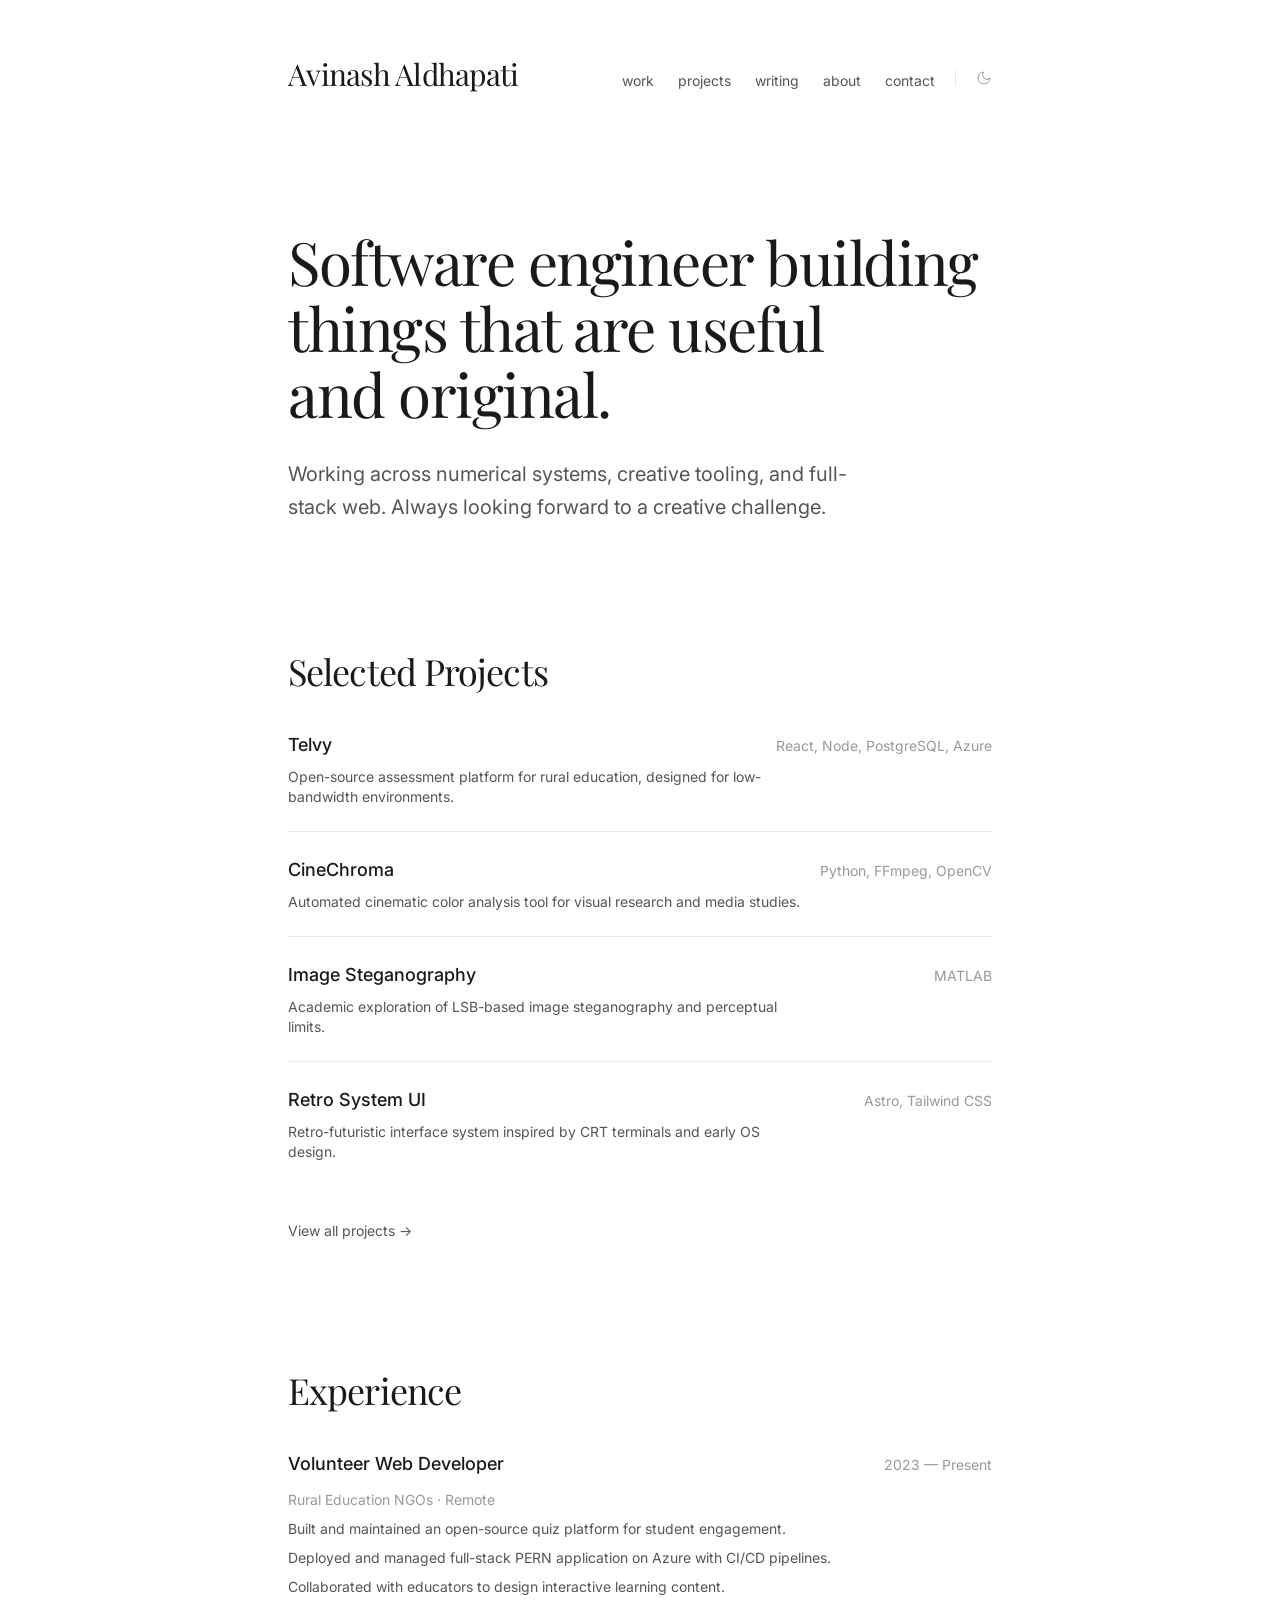
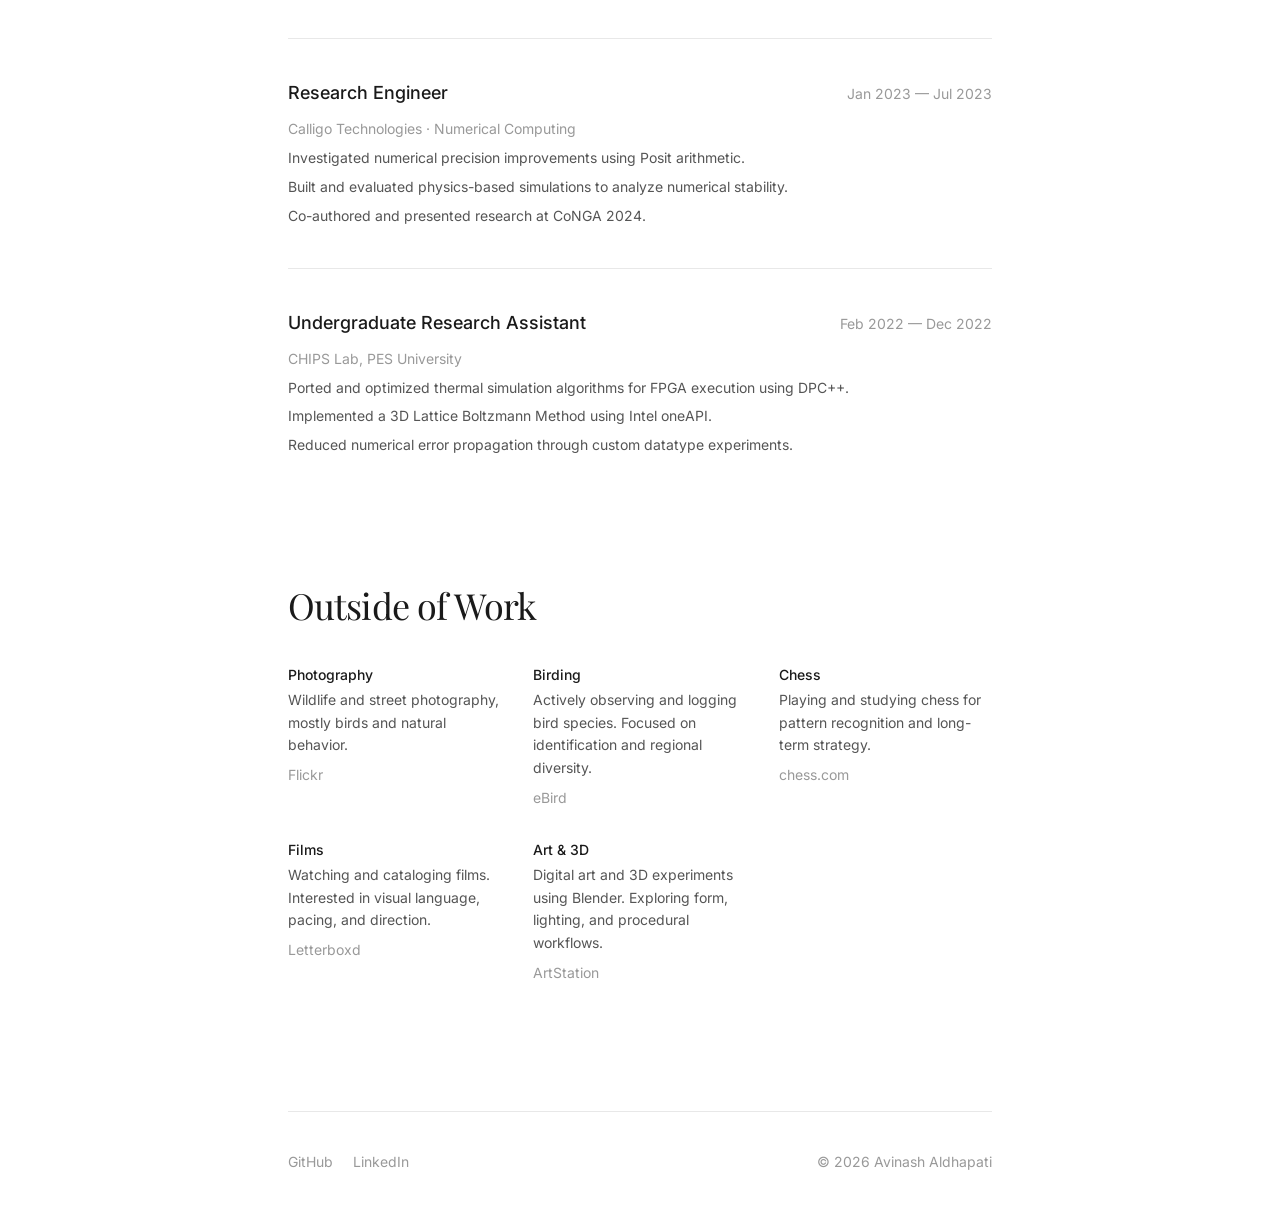
==== index.html @ 5fcada79 "deploy: portfolio v2 build from f86022d6" ====
<!DOCTYPE html><html lang="en" class="scroll-smooth"> <head><meta charset="utf-8"><meta name="viewport" content="width=device-width, initial-scale=1"><link rel="icon" type="image/svg+xml" href="/favicon.svg"><!-- Fonts — Inter (body) + Playfair Display (headings) --><link rel="preconnect" href="https://fonts.googleapis.com"><link rel="preconnect" href="https://fonts.gstatic.com" crossorigin><link href="https://fonts.googleapis.com/css2?family=Inter:wght@300;400;500;600&family=Playfair+Display:ital,wght@0,400;0,500;0,600;0,700;1,400&display=swap" rel="stylesheet"><!-- Dark mode: apply .dark before first paint to prevent flash --><script>
      const theme = localStorage.getItem('theme');
      if (theme === 'dark' || (!theme && window.matchMedia('(prefers-color-scheme: dark)').matches)) {
        document.documentElement.classList.add('dark');
      }
    </script><title>Avinash Aldhapati — Software Engineer</title><meta name="description" content="Portfolio of Avinash Aldhapati — software engineer working across numerical systems, creative tooling, and full-stack web."><meta name="author" content="Avinash Aldhapati"><!-- Open Graph --><meta property="og:title" content="Avinash Aldhapati — Software Engineer"><meta property="og:description" content="Portfolio of Avinash Aldhapati — software engineer working across numerical systems, creative tooling, and full-stack web."><meta property="og:type" content="website"><meta property="og:url" content="https://avinashaldhapati.com/"><!-- Google Analytics --><script async src="https://www.googletagmanager.com/gtag/js?id=G-MCC0FWPRBG"></script><script>
      window.dataLayer = window.dataLayer || [];
      function gtag(){dataLayer.push(arguments);}
      gtag('js', new Date());
      gtag('config', 'G-MCC0FWPRBG');
    </script><link rel="stylesheet" href="/_astro/aboutme.Hfs1LpeL.css"></head> <body class="min-h-screen flex flex-col"> <!--
      The entire page lives inside a centered column.
      max-w-3xl (~48rem / 768px) keeps line lengths readable.
      Wider sections (like project grids) can break out with their own wrappers.
    --> <div class="mx-auto w-full max-w-3xl px-6 md:px-8 flex flex-col min-h-screen"> <header class="pt-10 pb-8 md:pt-14 md:pb-10"> <nav class="flex flex-col sm:flex-row justify-between items-start sm:items-baseline gap-4"> <!-- Site name — links to home --> <a href="/" class="font-serif text-2xl md:text-3xl tracking-tight text-text hover:opacity-70 transition-opacity">
Avinash Aldhapati
</a> <!-- Right side: nav links + separated toggle --> <div class="flex items-baseline gap-5"> <!-- Navigation links --> <ul class="flex items-baseline gap-6 text-sm text-text-secondary"> <li> <a href="/work" class="link-underline transition-colors hover:text-text">
work
</a> </li> <li> <a href="/projects" class="link-underline transition-colors hover:text-text">
projects
</a> </li> <li> <a href="/blogs" class="link-underline transition-colors hover:text-text">
writing
</a> </li> <li> <a href="/aboutme" class="link-underline transition-colors hover:text-text">
about
</a> </li> <li> <a href="/contact" class="link-underline transition-colors hover:text-text">
contact
</a> </li> </ul> <!-- Vertical separator + dark mode toggle --> <span class="hidden sm:block w-px h-4 bg-border"></span> <button id="theme-toggle" class="text-text-tertiary hover:text-text transition-colors cursor-pointer leading-none" aria-label="Toggle dark mode"> <svg id="theme-icon-sun" class="hidden w-4 h-4" viewBox="0 0 24 24" fill="none" stroke="currentColor" stroke-width="1.5" stroke-linecap="round" stroke-linejoin="round"> <circle cx="12" cy="12" r="5"></circle> <line x1="12" y1="1" x2="12" y2="3"></line> <line x1="12" y1="21" x2="12" y2="23"></line> <line x1="4.22" y1="4.22" x2="5.64" y2="5.64"></line> <line x1="18.36" y1="18.36" x2="19.78" y2="19.78"></line> <line x1="1" y1="12" x2="3" y2="12"></line> <line x1="21" y1="12" x2="23" y2="12"></line> <line x1="4.22" y1="19.78" x2="5.64" y2="18.36"></line> <line x1="18.36" y1="5.64" x2="19.78" y2="4.22"></line> </svg> <svg id="theme-icon-moon" class="hidden w-4 h-4" viewBox="0 0 24 24" fill="none" stroke="currentColor" stroke-width="1.5" stroke-linecap="round" stroke-linejoin="round"> <path d="M21 12.79A9 9 0 1 1 11.21 3 7 7 0 0 0 21 12.79z"></path> </svg> </button> </div> </nav> </header> <!-- Dark mode toggle script --> <script type="module">function o(){const e=document.documentElement.classList.contains("dark"),t=document.getElementById("theme-icon-sun"),n=document.getElementById("theme-icon-moon");t&&n&&(t.classList.toggle("hidden",!e),n.classList.toggle("hidden",e))}o();document.getElementById("theme-toggle")?.addEventListener("click",()=>{const e=document.documentElement.classList.toggle("dark");localStorage.setItem("theme",e?"dark":"light"),o()});</script> <main class="flex-grow py-16 md:py-24">   <section class="mb-24 md:mb-32"> <h1 class="font-serif text-4xl md:text-5xl lg:text-6xl leading-[1.1] tracking-tight mb-8">
Software engineer building<br class="hidden md:block">
things that are useful<br class="hidden md:block">
and original.
</h1> <p class="text-text-secondary text-lg md:text-xl leading-relaxed max-w-xl">
Working across numerical systems, creative tooling, and full-stack web.
      Always looking forward to a creative challenge.
</p> </section>  <section class="mb-24 md:mb-32"> <h2 class="font-serif text-3xl md:text-4xl mb-10 tracking-tight">Selected Projects</h2> <!-- Each project is a clean row: title, description, tech, link --> <div class="divide-y divide-border"> <!-- Telvy --> <a href="/projects/telvy" class="group block py-6 first:pt-0"> <div class="flex flex-col md:flex-row md:items-baseline md:justify-between gap-1 md:gap-8"> <h3 class="text-lg font-medium group-hover:opacity-60 transition-opacity">Telvy</h3> <span class="text-sm text-text-tertiary">React, Node, PostgreSQL, Azure</span> </div> <p class="text-text-secondary text-sm mt-2 max-w-lg">
Open-source assessment platform for rural education, designed for low-bandwidth environments.
</p> </a> <!-- CineChroma --> <a href="/projects/cinechroma" class="group block py-6"> <div class="flex flex-col md:flex-row md:items-baseline md:justify-between gap-1 md:gap-8"> <h3 class="text-lg font-medium group-hover:opacity-60 transition-opacity">CineChroma</h3> <span class="text-sm text-text-tertiary">Python, FFmpeg, OpenCV</span> </div> <p class="text-text-secondary text-sm mt-2 max-w-lg">
Automated cinematic color analysis tool for visual research and media studies.
</p> </a> <!-- Image Steganography --> <a href="/projects/image_steganography" class="group block py-6"> <div class="flex flex-col md:flex-row md:items-baseline md:justify-between gap-1 md:gap-8"> <h3 class="text-lg font-medium group-hover:opacity-60 transition-opacity">Image Steganography</h3> <span class="text-sm text-text-tertiary">MATLAB</span> </div> <p class="text-text-secondary text-sm mt-2 max-w-lg">
Academic exploration of LSB-based image steganography and perceptual limits.
</p> </a> <!-- Retro System UI --> <a href="/projects/retro_system_ui" class="group block py-6"> <div class="flex flex-col md:flex-row md:items-baseline md:justify-between gap-1 md:gap-8"> <h3 class="text-lg font-medium group-hover:opacity-60 transition-opacity">Retro System UI</h3> <span class="text-sm text-text-tertiary">Astro, Tailwind CSS</span> </div> <p class="text-text-secondary text-sm mt-2 max-w-lg">
Retro-futuristic interface system inspired by CRT terminals and early OS design.
</p> </a> </div> <div class="mt-8"> <a href="/projects" class="text-sm link-underline text-text-secondary hover:text-text transition-colors">
View all projects &rarr;
</a> </div> </section>  <section class="mb-24 md:mb-32"> <h2 class="font-serif text-3xl md:text-4xl mb-10 tracking-tight">Experience</h2> <div class="space-y-10"> <!-- Volunteer Web Developer --> <div> <div class="flex flex-col sm:flex-row sm:items-baseline sm:justify-between gap-1 mb-3"> <h3 class="text-lg font-medium">Volunteer Web Developer</h3> <span class="text-sm text-text-tertiary">2023 — Present</span> </div> <p class="text-sm text-text-tertiary mb-2">Rural Education NGOs &middot; Remote</p> <ul class="text-text-secondary text-sm space-y-1.5 leading-relaxed"> <li>Built and maintained an open-source quiz platform for student engagement.</li> <li>Deployed and managed full-stack PERN application on Azure with CI/CD pipelines.</li> <li>Collaborated with educators to design interactive learning content.</li> </ul> </div> <div class="hairline"></div> <!-- Research Engineer --> <div> <div class="flex flex-col sm:flex-row sm:items-baseline sm:justify-between gap-1 mb-3"> <h3 class="text-lg font-medium">Research Engineer</h3> <span class="text-sm text-text-tertiary">Jan 2023 — Jul 2023</span> </div> <p class="text-sm text-text-tertiary mb-2">Calligo Technologies &middot; Numerical Computing</p> <ul class="text-text-secondary text-sm space-y-1.5 leading-relaxed"> <li>Investigated numerical precision improvements using Posit arithmetic.</li> <li>Built and evaluated physics-based simulations to analyze numerical stability.</li> <li>Co-authored and presented research at CoNGA 2024.</li> </ul> </div> <div class="hairline"></div> <!-- Undergrad Research --> <div> <div class="flex flex-col sm:flex-row sm:items-baseline sm:justify-between gap-1 mb-3"> <h3 class="text-lg font-medium">Undergraduate Research Assistant</h3> <span class="text-sm text-text-tertiary">Feb 2022 — Dec 2022</span> </div> <p class="text-sm text-text-tertiary mb-2">CHIPS Lab, PES University</p> <ul class="text-text-secondary text-sm space-y-1.5 leading-relaxed"> <li>Ported and optimized thermal simulation algorithms for FPGA execution using DPC++.</li> <li>Implemented a 3D Lattice Boltzmann Method using Intel oneAPI.</li> <li>Reduced numerical error propagation through custom datatype experiments.</li> </ul> </div> </div> </section>  <section class="mb-8"> <h2 class="font-serif text-3xl md:text-4xl mb-10 tracking-tight">Outside of Work</h2> <div class="grid grid-cols-1 sm:grid-cols-2 md:grid-cols-3 gap-x-8 gap-y-8 text-sm"> <div> <h3 class="font-medium mb-1">Photography</h3> <p class="text-text-secondary leading-relaxed mb-2">
Wildlife and street photography, mostly birds and natural behavior.
</p> <a href="https://www.flickr.com/photos/203246655@N02/" target="_blank" rel="noopener noreferrer" class="text-text-tertiary hover:text-text transition-colors link-underline">Flickr</a> </div> <div> <h3 class="font-medium mb-1">Birding</h3> <p class="text-text-secondary leading-relaxed mb-2">
Actively observing and logging bird species. Focused on identification and regional diversity.
</p> <a href="https://ebird.org/profile/NjkzMDg4NA" target="_blank" rel="noopener noreferrer" class="text-text-tertiary hover:text-text transition-colors link-underline">eBird</a> </div> <div> <h3 class="font-medium mb-1">Chess</h3> <p class="text-text-secondary leading-relaxed mb-2">
Playing and studying chess for pattern recognition and long-term strategy.
</p> <a href="https://www.chess.com/member/deep0ctave" target="_blank" rel="noopener noreferrer" class="text-text-tertiary hover:text-text transition-colors link-underline">chess.com</a> </div> <div> <h3 class="font-medium mb-1">Films</h3> <p class="text-text-secondary leading-relaxed mb-2">
Watching and cataloging films. Interested in visual language, pacing, and direction.
</p> <a href="https://letterboxd.com/deep0ctave/" target="_blank" rel="noopener noreferrer" class="text-text-tertiary hover:text-text transition-colors link-underline">Letterboxd</a> </div> <div> <h3 class="font-medium mb-1">Art & 3D</h3> <p class="text-text-secondary leading-relaxed mb-2">
Digital art and 3D experiments using Blender. Exploring form, lighting, and procedural workflows.
</p> <a href="https://www.artstation.com/deep0ctave" target="_blank" rel="noopener noreferrer" class="text-text-tertiary hover:text-text transition-colors link-underline">ArtStation</a> </div> </div> </section>  </main> <footer class="py-10 border-t border-border"> <div class="flex flex-col sm:flex-row justify-between items-start sm:items-center gap-4 text-sm text-text-tertiary"> <!-- Social links --> <div class="flex gap-5"> <a href="https://github.com/deep0ctave" target="_blank" rel="noopener noreferrer" class="hover:text-text transition-colors">
GitHub
</a> <a href="https://www.linkedin.com/in/avinash-aldhapati/" target="_blank" rel="noopener noreferrer" class="hover:text-text transition-colors">
LinkedIn
</a> </div> <!-- Copyright --> <p>&copy; 2026 Avinash Aldhapati</p> </div> </footer> </div> </body></html>
---- _astro/aboutme.Hfs1LpeL.css ----
/*! tailwindcss v4.2.2 | MIT License | https://tailwindcss.com */@layer properties{@supports (((-webkit-hyphens:none)) and (not (margin-trim:inline))) or ((-moz-orient:inline) and (not (color:rgb(from red r g b)))){*,:before,:after,::backdrop{--tw-space-y-reverse:0;--tw-divide-y-reverse:0;--tw-border-style:solid;--tw-leading:initial;--tw-font-weight:initial;--tw-tracking:initial;--tw-content:"";--tw-shadow:0 0 #0000;--tw-shadow-color:initial;--tw-shadow-alpha:100%;--tw-inset-shadow:0 0 #0000;--tw-inset-shadow-color:initial;--tw-inset-shadow-alpha:100%;--tw-ring-color:initial;--tw-ring-shadow:0 0 #0000;--tw-inset-ring-color:initial;--tw-inset-ring-shadow:0 0 #0000;--tw-ring-inset:initial;--tw-ring-offset-width:0px;--tw-ring-offset-color:#fff;--tw-ring-offset-shadow:0 0 #0000}}}@layer theme{:root,:host{--font-sans:"Inter", system-ui, -apple-system, sans-serif;--font-serif:"Playfair Display", "Georgia", serif;--font-mono:ui-monospace, SFMono-Regular, Menlo, Monaco, Consolas, "Liberation Mono", "Courier New", monospace;--color-red-300:oklch(80.8% .114 19.571);--color-red-600:oklch(57.7% .245 27.325);--spacing:.25rem;--container-lg:32rem;--container-xl:36rem;--container-2xl:42rem;--container-3xl:48rem;--text-xs:.75rem;--text-xs--line-height:calc(1 / .75);--text-sm:.875rem;--text-sm--line-height:calc(1.25 / .875);--text-base:1rem;--text-base--line-height: 1.5 ;--text-lg:1.125rem;--text-lg--line-height:calc(1.75 / 1.125);--text-xl:1.25rem;--text-xl--line-height:calc(1.75 / 1.25);--text-2xl:1.5rem;--text-2xl--line-height:calc(2 / 1.5);--text-3xl:1.875rem;--text-3xl--line-height: 1.2 ;--text-4xl:2.25rem;--text-4xl--line-height:calc(2.5 / 2.25);--text-5xl:3rem;--text-5xl--line-height:1;--text-6xl:3.75rem;--text-6xl--line-height:1;--font-weight-medium:500;--tracking-tight:-.025em;--tracking-widest:.1em;--leading-tight:1.25;--leading-relaxed:1.625;--default-transition-duration:.15s;--default-transition-timing-function:cubic-bezier(.4, 0, .2, 1);--default-font-family:var(--font-sans);--default-mono-font-family:var(--font-mono);--color-bg:#fff;--color-bg-subtle:#fafaf8;--color-text:#1a1a1a;--color-text-secondary:#555;--color-text-tertiary:#999;--color-border:#e8e8e8}}@layer base{*,:after,:before,::backdrop{box-sizing:border-box;border:0 solid;margin:0;padding:0}::file-selector-button{box-sizing:border-box;border:0 solid;margin:0;padding:0}html,:host{-webkit-text-size-adjust:100%;tab-size:4;line-height:1.5;font-family:var(--default-font-family,ui-sans-serif, system-ui, sans-serif, "Apple Color Emoji", "Segoe UI Emoji", "Segoe UI Symbol", "Noto Color Emoji");font-feature-settings:var(--default-font-feature-settings,normal);font-variation-settings:var(--default-font-variation-settings,normal);-webkit-tap-highlight-color:transparent}hr{height:0;color:inherit;border-top-width:1px}abbr:where([title]){-webkit-text-decoration:underline dotted;text-decoration:underline dotted}h1,h2,h3,h4,h5,h6{font-size:inherit;font-weight:inherit}a{color:inherit;-webkit-text-decoration:inherit;text-decoration:inherit}b,strong{font-weight:bolder}code,kbd,samp,pre{font-family:var(--default-mono-font-family,ui-monospace, SFMono-Regular, Menlo, Monaco, Consolas, "Liberation Mono", "Courier New", monospace);font-feature-settings:var(--default-mono-font-feature-settings,normal);font-variation-settings:var(--default-mono-font-variation-settings,normal);font-size:1em}small{font-size:80%}sub,sup{vertical-align:baseline;font-size:75%;line-height:0;position:relative}sub{bottom:-.25em}sup{top:-.5em}table{text-indent:0;border-color:inherit;border-collapse:collapse}:-moz-focusring{outline:auto}progress{vertical-align:baseline}summary{display:list-item}ol,ul,menu{list-style:none}img,svg,video,canvas,audio,iframe,embed,object{vertical-align:middle;display:block}img,video{max-width:100%;height:auto}button,input,select,optgroup,textarea{font:inherit;font-feature-settings:inherit;font-variation-settings:inherit;letter-spacing:inherit;color:inherit;opacity:1;background-color:#0000;border-radius:0}::file-selector-button{font:inherit;font-feature-settings:inherit;font-variation-settings:inherit;letter-spacing:inherit;color:inherit;opacity:1;background-color:#0000;border-radius:0}:where(select:is([multiple],[size])) optgroup{font-weight:bolder}:where(select:is([multiple],[size])) optgroup option{padding-inline-start:20px}::file-selector-button{margin-inline-end:4px}::placeholder{opacity:1}@supports (not ((-webkit-appearance:-apple-pay-button))) or (contain-intrinsic-size:1px){::placeholder{color:currentColor}@supports (color:color-mix(in lab,red,red)){::placeholder{color:color-mix(in oklab,currentcolor 50%,transparent)}}}textarea{resize:vertical}::-webkit-search-decoration{-webkit-appearance:none}::-webkit-date-and-time-value{min-height:1lh;text-align:inherit}::-webkit-datetime-edit{display:inline-flex}::-webkit-datetime-edit-fields-wrapper{padding:0}::-webkit-datetime-edit{padding-block:0}::-webkit-datetime-edit-year-field{padding-block:0}::-webkit-datetime-edit-month-field{padding-block:0}::-webkit-datetime-edit-day-field{padding-block:0}::-webkit-datetime-edit-hour-field{padding-block:0}::-webkit-datetime-edit-minute-field{padding-block:0}::-webkit-datetime-edit-second-field{padding-block:0}::-webkit-datetime-edit-millisecond-field{padding-block:0}::-webkit-datetime-edit-meridiem-field{padding-block:0}::-webkit-calendar-picker-indicator{line-height:1}:-moz-ui-invalid{box-shadow:none}button,input:where([type=button],[type=reset],[type=submit]){appearance:button}::file-selector-button{appearance:button}::-webkit-inner-spin-button{height:auto}::-webkit-outer-spin-button{height:auto}[hidden]:where(:not([hidden=until-found])){display:none!important}}@layer components;@layer utilities{.fixed{position:fixed}.mx-2{margin-inline:calc(var(--spacing) * 2)}.mx-auto{margin-inline:auto}.mt-1{margin-top:calc(var(--spacing) * 1)}.mt-2{margin-top:calc(var(--spacing) * 2)}.mt-4{margin-top:calc(var(--spacing) * 4)}.mt-6{margin-top:calc(var(--spacing) * 6)}.mt-8{margin-top:calc(var(--spacing) * 8)}.mt-20{margin-top:calc(var(--spacing) * 20)}.mb-1{margin-bottom:calc(var(--spacing) * 1)}.mb-2{margin-bottom:calc(var(--spacing) * 2)}.mb-3{margin-bottom:calc(var(--spacing) * 3)}.mb-4{margin-bottom:calc(var(--spacing) * 4)}.mb-8{margin-bottom:calc(var(--spacing) * 8)}.mb-10{margin-bottom:calc(var(--spacing) * 10)}.mb-12{margin-bottom:calc(var(--spacing) * 12)}.mb-16{margin-bottom:calc(var(--spacing) * 16)}.mb-20{margin-bottom:calc(var(--spacing) * 20)}.mb-24{margin-bottom:calc(var(--spacing) * 24)}.block{display:block}.flex{display:flex}.grid{display:grid}.hidden{display:none}.h-4{height:calc(var(--spacing) * 4)}.min-h-screen{min-height:100vh}.w-4{width:calc(var(--spacing) * 4)}.w-full{width:100%}.w-px{width:1px}.max-w-2xl{max-width:var(--container-2xl)}.max-w-3xl{max-width:var(--container-3xl)}.max-w-lg{max-width:var(--container-lg)}.max-w-none{max-width:none}.max-w-xl{max-width:var(--container-xl)}.flex-grow{flex-grow:1}.cursor-pointer{cursor:pointer}.resize-none{resize:none}.list-inside{list-style-position:inside}.list-decimal{list-style-type:decimal}.list-disc{list-style-type:disc}.grid-cols-1{grid-template-columns:repeat(1,minmax(0,1fr))}.flex-col{flex-direction:column}.flex-wrap{flex-wrap:wrap}.items-baseline{align-items:baseline}.items-center{align-items:center}.items-start{align-items:flex-start}.justify-between{justify-content:space-between}.gap-1{gap:calc(var(--spacing) * 1)}.gap-2{gap:calc(var(--spacing) * 2)}.gap-4{gap:calc(var(--spacing) * 4)}.gap-5{gap:calc(var(--spacing) * 5)}.gap-6{gap:calc(var(--spacing) * 6)}.gap-10{gap:calc(var(--spacing) * 10)}.gap-12{gap:calc(var(--spacing) * 12)}:where(.space-y-1\.5>:not(:last-child)){--tw-space-y-reverse:0;margin-block-start:calc(calc(var(--spacing) * 1.5) * var(--tw-space-y-reverse));margin-block-end:calc(calc(var(--spacing) * 1.5) * calc(1 - var(--tw-space-y-reverse)))}:where(.space-y-2>:not(:last-child)){--tw-space-y-reverse:0;margin-block-start:calc(calc(var(--spacing) * 2) * var(--tw-space-y-reverse));margin-block-end:calc(calc(var(--spacing) * 2) * calc(1 - var(--tw-space-y-reverse)))}:where(.space-y-3>:not(:last-child)){--tw-space-y-reverse:0;margin-block-start:calc(calc(var(--spacing) * 3) * var(--tw-space-y-reverse));margin-block-end:calc(calc(var(--spacing) * 3) * calc(1 - var(--tw-space-y-reverse)))}:where(.space-y-5>:not(:last-child)){--tw-space-y-reverse:0;margin-block-start:calc(calc(var(--spacing) * 5) * var(--tw-space-y-reverse));margin-block-end:calc(calc(var(--spacing) * 5) * calc(1 - var(--tw-space-y-reverse)))}:where(.space-y-6>:not(:last-child)){--tw-space-y-reverse:0;margin-block-start:calc(calc(var(--spacing) * 6) * var(--tw-space-y-reverse));margin-block-end:calc(calc(var(--spacing) * 6) * calc(1 - var(--tw-space-y-reverse)))}:where(.space-y-8>:not(:last-child)){--tw-space-y-reverse:0;margin-block-start:calc(calc(var(--spacing) * 8) * var(--tw-space-y-reverse));margin-block-end:calc(calc(var(--spacing) * 8) * calc(1 - var(--tw-space-y-reverse)))}:where(.space-y-10>:not(:last-child)){--tw-space-y-reverse:0;margin-block-start:calc(calc(var(--spacing) * 10) * var(--tw-space-y-reverse));margin-block-end:calc(calc(var(--spacing) * 10) * calc(1 - var(--tw-space-y-reverse)))}:where(.space-y-14>:not(:last-child)){--tw-space-y-reverse:0;margin-block-start:calc(calc(var(--spacing) * 14) * var(--tw-space-y-reverse));margin-block-end:calc(calc(var(--spacing) * 14) * calc(1 - var(--tw-space-y-reverse)))}:where(.space-y-16>:not(:last-child)){--tw-space-y-reverse:0;margin-block-start:calc(calc(var(--spacing) * 16) * var(--tw-space-y-reverse));margin-block-end:calc(calc(var(--spacing) * 16) * calc(1 - var(--tw-space-y-reverse)))}.gap-x-6{column-gap:calc(var(--spacing) * 6)}.gap-x-8{column-gap:calc(var(--spacing) * 8)}.gap-y-2{row-gap:calc(var(--spacing) * 2)}.gap-y-8{row-gap:calc(var(--spacing) * 8)}:where(.divide-y>:not(:last-child)){--tw-divide-y-reverse:0;border-bottom-style:var(--tw-border-style);border-top-style:var(--tw-border-style);border-top-width:calc(1px * var(--tw-divide-y-reverse));border-bottom-width:calc(1px * calc(1 - var(--tw-divide-y-reverse)))}:where(.divide-border>:not(:last-child)){border-color:var(--color-border)}.scroll-smooth{scroll-behavior:smooth}.rounded{border-radius:.25rem}.rounded-full{border-radius:3.40282e38px}.border{border-style:var(--tw-border-style);border-width:1px}.border-0{border-style:var(--tw-border-style);border-width:0}.border-t{border-top-style:var(--tw-border-style);border-top-width:1px}.border-b{border-bottom-style:var(--tw-border-style);border-bottom-width:1px}.border-l-2{border-left-style:var(--tw-border-style);border-left-width:2px}.border-border{border-color:var(--color-border)}.border-red-300{border-color:var(--color-red-300)}.border-text{border-color:var(--color-text)}.bg-bg-subtle{background-color:var(--color-bg-subtle)}.bg-border{background-color:var(--color-border)}.bg-text{background-color:var(--color-text)}.bg-transparent{background-color:#0000}.p-4{padding:calc(var(--spacing) * 4)}.px-0{padding-inline:calc(var(--spacing) * 0)}.px-2{padding-inline:calc(var(--spacing) * 2)}.px-3{padding-inline:calc(var(--spacing) * 3)}.px-6{padding-inline:calc(var(--spacing) * 6)}.py-0\.5{padding-block:calc(var(--spacing) * .5)}.py-1{padding-block:calc(var(--spacing) * 1)}.py-1\.5{padding-block:calc(var(--spacing) * 1.5)}.py-3{padding-block:calc(var(--spacing) * 3)}.py-5{padding-block:calc(var(--spacing) * 5)}.py-6{padding-block:calc(var(--spacing) * 6)}.py-8{padding-block:calc(var(--spacing) * 8)}.py-10{padding-block:calc(var(--spacing) * 10)}.py-16{padding-block:calc(var(--spacing) * 16)}.pt-8{padding-top:calc(var(--spacing) * 8)}.pt-10{padding-top:calc(var(--spacing) * 10)}.pb-8{padding-bottom:calc(var(--spacing) * 8)}.pl-6{padding-left:calc(var(--spacing) * 6)}.font-serif{font-family:var(--font-serif)}.text-2xl{font-size:var(--text-2xl);line-height:var(--tw-leading,var(--text-2xl--line-height))}.text-3xl{font-size:var(--text-3xl);line-height:var(--tw-leading,var(--text-3xl--line-height))}.text-4xl{font-size:var(--text-4xl);line-height:var(--tw-leading,var(--text-4xl--line-height))}.text-base{font-size:var(--text-base);line-height:var(--tw-leading,var(--text-base--line-height))}.text-lg{font-size:var(--text-lg);line-height:var(--tw-leading,var(--text-lg--line-height))}.text-sm{font-size:var(--text-sm);line-height:var(--tw-leading,var(--text-sm--line-height))}.text-xl{font-size:var(--text-xl);line-height:var(--tw-leading,var(--text-xl--line-height))}.text-xs{font-size:var(--text-xs);line-height:var(--tw-leading,var(--text-xs--line-height))}.leading-\[1\.1\]{--tw-leading:1.1;line-height:1.1}.leading-none{--tw-leading:1;line-height:1}.leading-relaxed{--tw-leading:var(--leading-relaxed);line-height:var(--leading-relaxed)}.leading-tight{--tw-leading:var(--leading-tight);line-height:var(--leading-tight)}.font-medium{--tw-font-weight:var(--font-weight-medium);font-weight:var(--font-weight-medium)}.tracking-tight{--tw-tracking:var(--tracking-tight);letter-spacing:var(--tracking-tight)}.tracking-widest{--tw-tracking:var(--tracking-widest);letter-spacing:var(--tracking-widest)}.text-bg{color:var(--color-bg)}.text-red-600{color:var(--color-red-600)}.text-text{color:var(--color-text)}.text-text-secondary{color:var(--color-text-secondary)}.text-text-tertiary{color:var(--color-text-tertiary)}.lowercase{text-transform:lowercase}.uppercase{text-transform:uppercase}.transition-colors{transition-property:color,background-color,border-color,outline-color,text-decoration-color,fill,stroke,--tw-gradient-from,--tw-gradient-via,--tw-gradient-to;transition-timing-function:var(--tw-ease,var(--default-transition-timing-function));transition-duration:var(--tw-duration,var(--default-transition-duration))}.transition-opacity{transition-property:opacity;transition-timing-function:var(--tw-ease,var(--default-transition-timing-function));transition-duration:var(--tw-duration,var(--default-transition-duration))}@media(hover:hover){.group-hover\:opacity-60:is(:where(.group):hover *){opacity:.6}}.placeholder\:text-text-tertiary\/50::placeholder{color:#99999980}@supports (color:color-mix(in lab,red,red)){.placeholder\:text-text-tertiary\/50::placeholder{color:color-mix(in oklab,var(--color-text-tertiary) 50%,transparent)}}.after\:w-full:after{content:var(--tw-content);width:100%}.first\:pt-0:first-child{padding-top:calc(var(--spacing) * 0)}@media(hover:hover){.hover\:text-text:hover{color:var(--color-text)}.hover\:opacity-60:hover{opacity:.6}.hover\:opacity-70:hover{opacity:.7}.hover\:opacity-80:hover{opacity:.8}}.focus\:border-text:focus{border-color:var(--color-text)}.focus\:ring-0:focus{--tw-ring-shadow:var(--tw-ring-inset,) 0 0 0 calc(0px + var(--tw-ring-offset-width)) var(--tw-ring-color,currentcolor);box-shadow:var(--tw-inset-shadow),var(--tw-inset-ring-shadow),var(--tw-ring-offset-shadow),var(--tw-ring-shadow),var(--tw-shadow)}@media(min-width:40rem){.sm\:block{display:block}.sm\:grid-cols-2{grid-template-columns:repeat(2,minmax(0,1fr))}.sm\:grid-cols-3{grid-template-columns:repeat(3,minmax(0,1fr))}.sm\:flex-row{flex-direction:row}.sm\:items-baseline{align-items:baseline}.sm\:items-center{align-items:center}.sm\:justify-between{justify-content:space-between}}@media(min-width:48rem){.md\:mb-32{margin-bottom:calc(var(--spacing) * 32)}.md\:block{display:block}.md\:grid-cols-2{grid-template-columns:repeat(2,minmax(0,1fr))}.md\:grid-cols-3{grid-template-columns:repeat(3,minmax(0,1fr))}.md\:flex-row{flex-direction:row}.md\:items-baseline{align-items:baseline}.md\:justify-between{justify-content:space-between}.md\:gap-8{gap:calc(var(--spacing) * 8)}.md\:px-8{padding-inline:calc(var(--spacing) * 8)}.md\:py-24{padding-block:calc(var(--spacing) * 24)}.md\:pt-14{padding-top:calc(var(--spacing) * 14)}.md\:pb-10{padding-bottom:calc(var(--spacing) * 10)}.md\:text-2xl{font-size:var(--text-2xl);line-height:var(--tw-leading,var(--text-2xl--line-height))}.md\:text-3xl{font-size:var(--text-3xl);line-height:var(--tw-leading,var(--text-3xl--line-height))}.md\:text-4xl{font-size:var(--text-4xl);line-height:var(--tw-leading,var(--text-4xl--line-height))}.md\:text-5xl{font-size:var(--text-5xl);line-height:var(--tw-leading,var(--text-5xl--line-height))}.md\:text-xl{font-size:var(--text-xl);line-height:var(--tw-leading,var(--text-xl--line-height))}}@media(min-width:64rem){.lg\:text-6xl{font-size:var(--text-6xl);line-height:var(--tw-leading,var(--text-6xl--line-height))}}}.dark{--color-bg:#0f0f0f;--color-bg-subtle:#161616;--color-text:#e8e8e8;--color-text-secondary:#a0a0a0;--color-text-tertiary:#666;--color-border:#2a2a2a;--color-border-light:#1e1e1e;--color-accent:#e8e8e8}html{scroll-behavior:smooth;-webkit-font-smoothing:antialiased;-moz-osx-font-smoothing:grayscale}body{font-family:var(--font-sans);color:var(--color-text);background-color:var(--color-bg);transition:background-color .3s,color .3s}::selection{background-color:var(--color-text);color:var(--color-bg)}::-webkit-scrollbar{width:6px}::-webkit-scrollbar-track{background:0 0}::-webkit-scrollbar-thumb{background:#ccc;border-radius:3px}.dark ::-webkit-scrollbar-thumb{background:#444}::-webkit-scrollbar-thumb:hover{background:#999}.dark ::-webkit-scrollbar-thumb:hover{background:#666}.link-underline{text-decoration:none;position:relative}.link-underline:after{content:"";background-color:var(--color-text);width:0;height:1px;transition:width .3s;position:absolute;bottom:-2px;left:0}.link-underline:hover:after{width:100%}.hairline{background-color:var(--color-border);height:1px}@property --tw-space-y-reverse{syntax:"*";inherits:false;initial-value:0}@property --tw-divide-y-reverse{syntax:"*";inherits:false;initial-value:0}@property --tw-border-style{syntax:"*";inherits:false;initial-value:solid}@property --tw-leading{syntax:"*";inherits:false}@property --tw-font-weight{syntax:"*";inherits:false}@property --tw-tracking{syntax:"*";inherits:false}@property --tw-content{syntax:"*";inherits:false;initial-value:""}@property --tw-shadow{syntax:"*";inherits:false;initial-value:0 0 #0000}@property --tw-shadow-color{syntax:"*";inherits:false}@property --tw-shadow-alpha{syntax:"<percentage>";inherits:false;initial-value:100%}@property --tw-inset-shadow{syntax:"*";inherits:false;initial-value:0 0 #0000}@property --tw-inset-shadow-color{syntax:"*";inherits:false}@property --tw-inset-shadow-alpha{syntax:"<percentage>";inherits:false;initial-value:100%}@property --tw-ring-color{syntax:"*";inherits:false}@property --tw-ring-shadow{syntax:"*";inherits:false;initial-value:0 0 #0000}@property --tw-inset-ring-color{syntax:"*";inherits:false}@property --tw-inset-ring-shadow{syntax:"*";inherits:false;initial-value:0 0 #0000}@property --tw-ring-inset{syntax:"*";inherits:false}@property --tw-ring-offset-width{syntax:"<length>";inherits:false;initial-value:0}@property --tw-ring-offset-color{syntax:"*";inherits:false;initial-value:#fff}@property --tw-ring-offset-shadow{syntax:"*";inherits:false;initial-value:0 0 #0000}
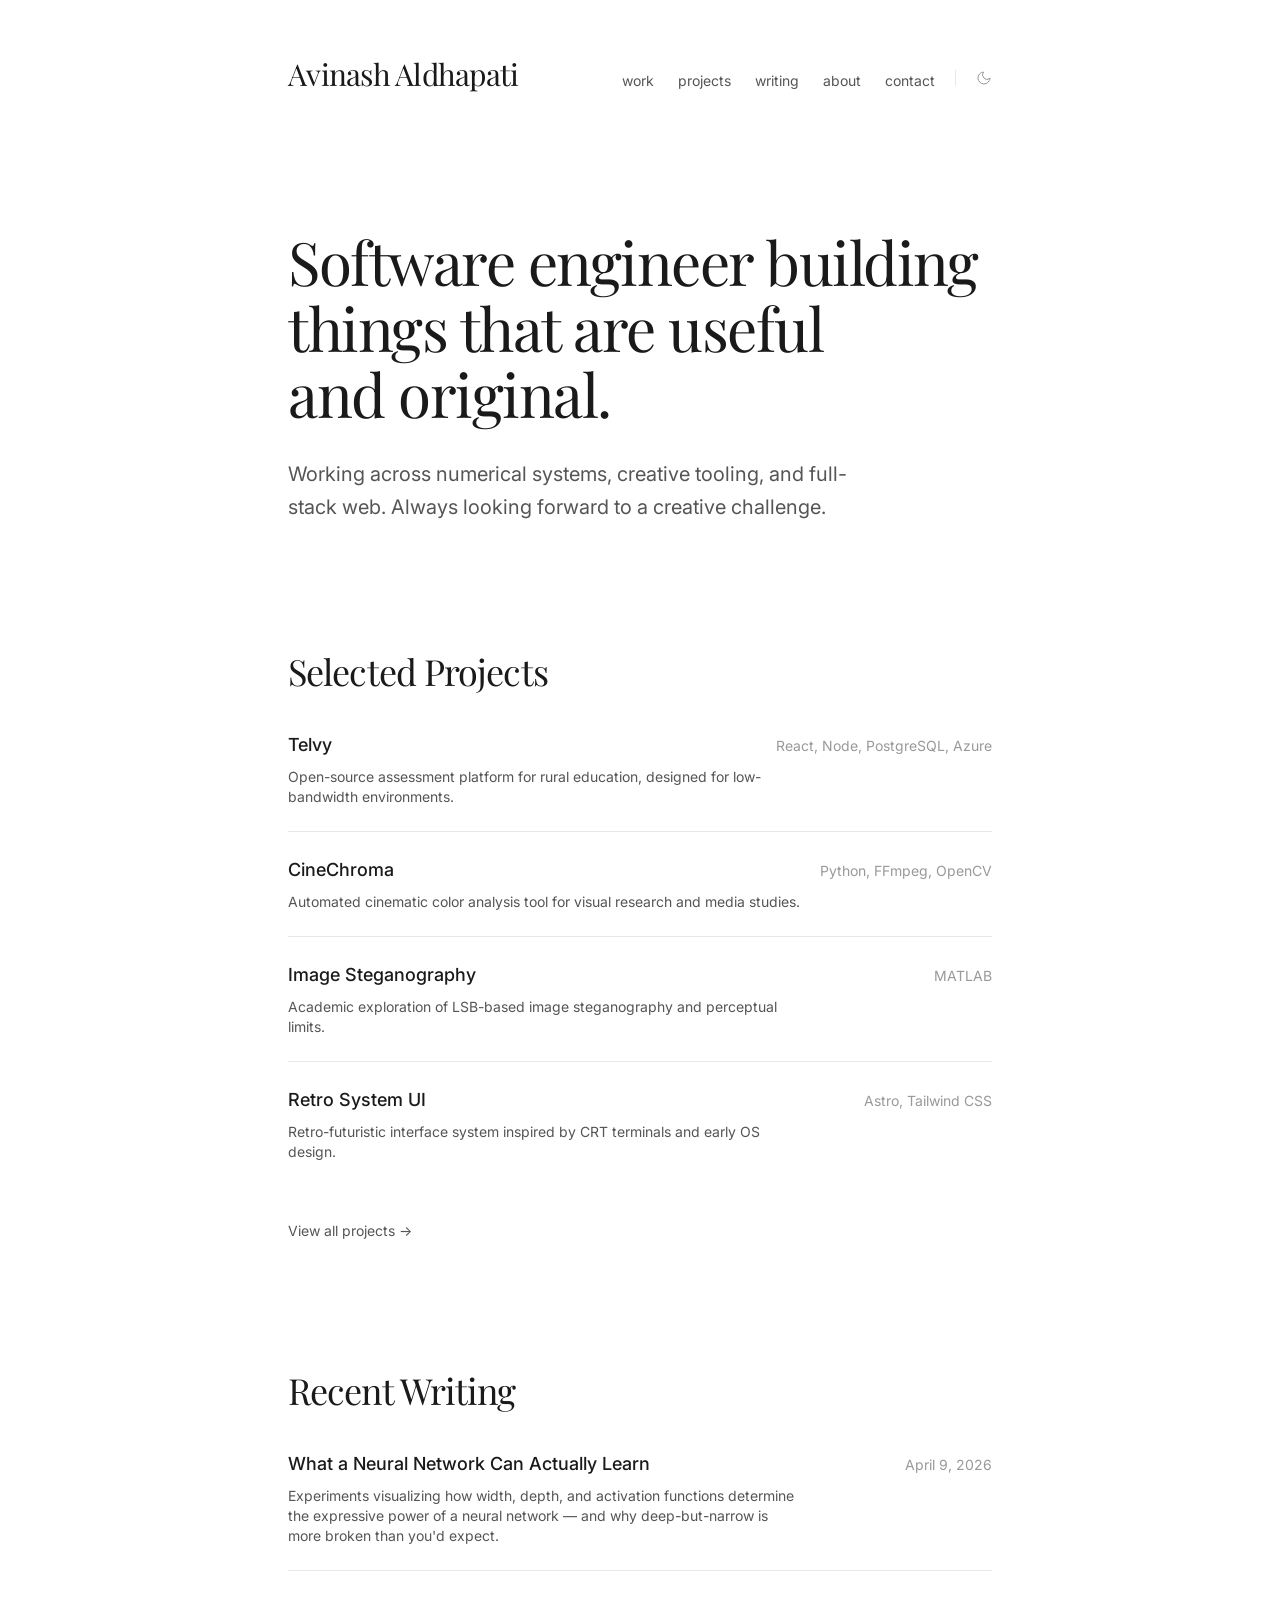
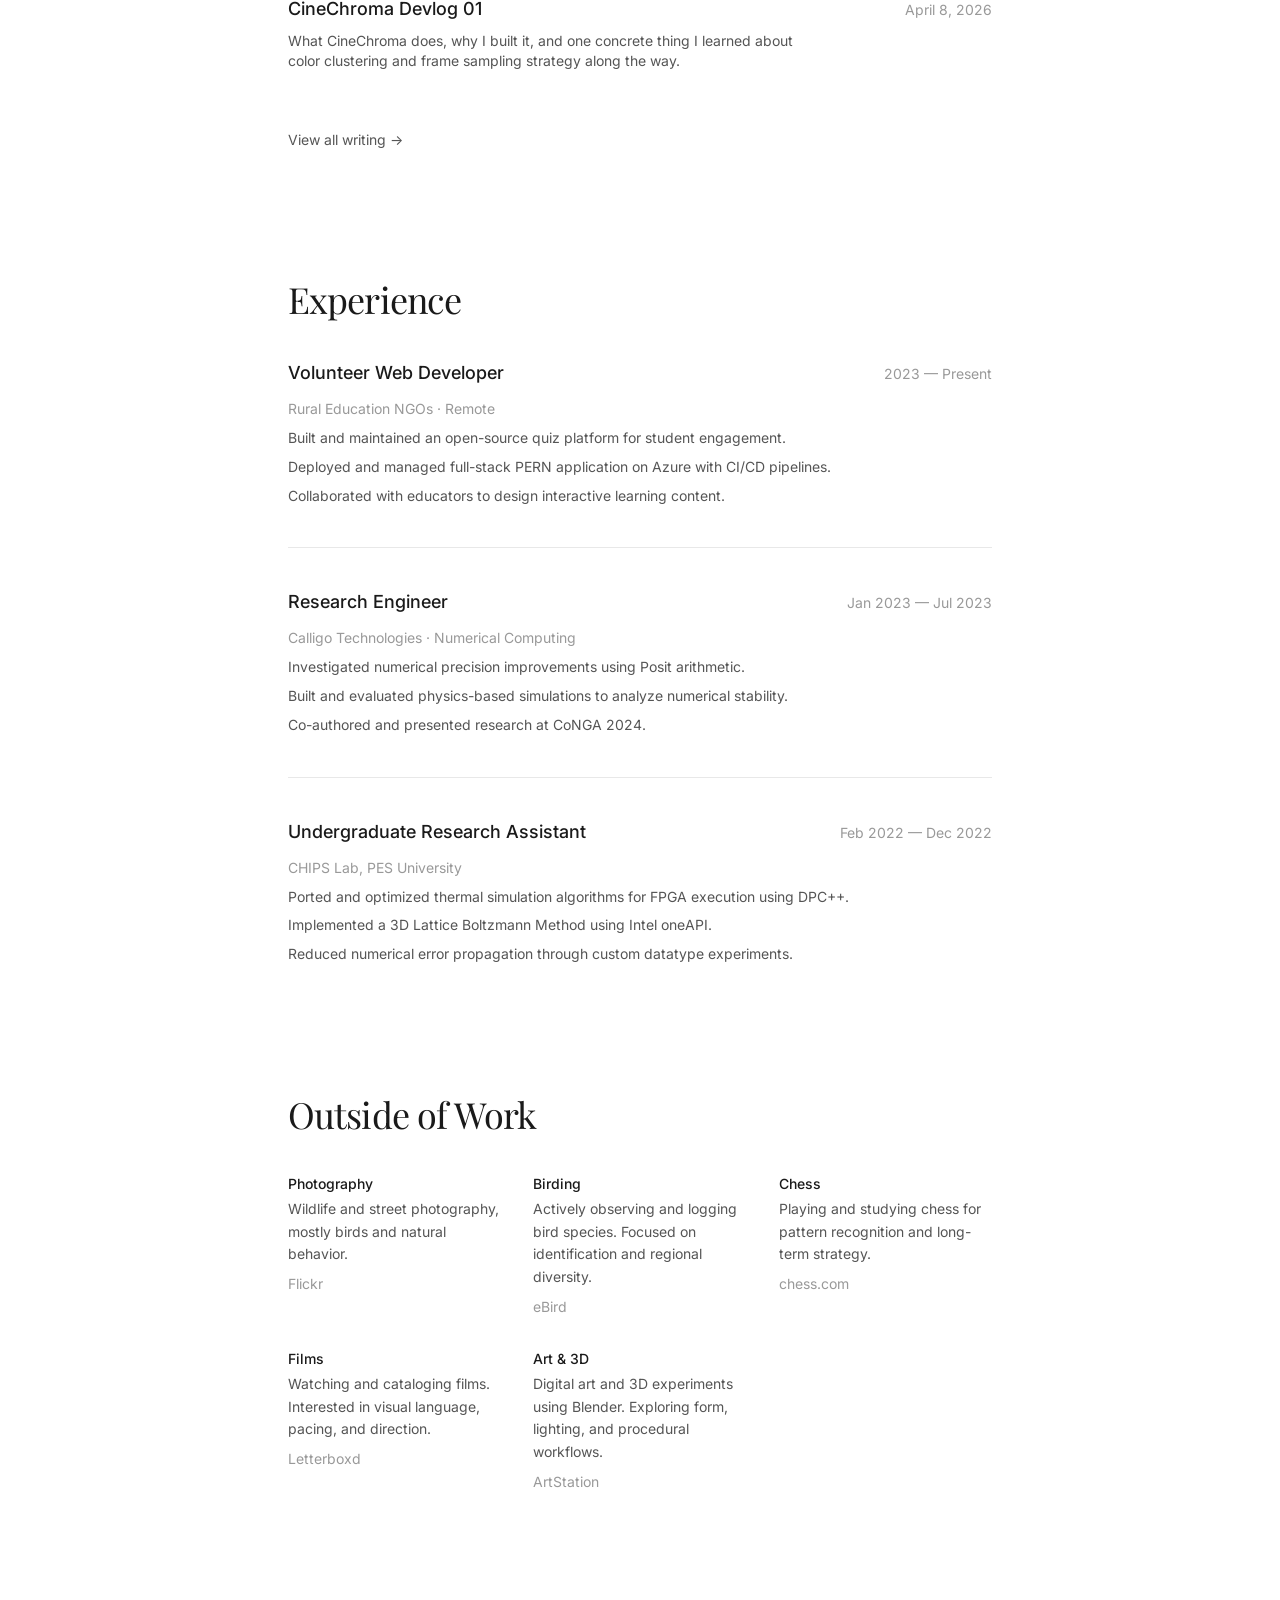
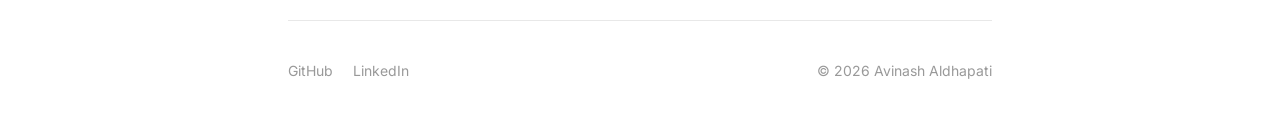
==== commit e9e71a00: "deploy: portfolio v2 build from 1996377a" ====
--- a/index.html
+++ b/index.html
@@ -8,7 +8,7 @@
       function gtag(){dataLayer.push(arguments);}
       gtag('js', new Date());
       gtag('config', 'G-MCC0FWPRBG');
-    </script><link rel="stylesheet" href="/_astro/aboutme.Hfs1LpeL.css"></head> <body class="min-h-screen flex flex-col"> <!--
+    </script><link rel="stylesheet" href="/_astro/aboutme.IMcD3RsU.css"></head> <body class="min-h-screen flex flex-col"> <!--
       The entire page lives inside a centered column.
       max-w-3xl (~48rem / 768px) keeps line lengths readable.
       Wider sections (like project grids) can break out with their own wrappers.
@@ -41,6 +41,8 @@
 Retro-futuristic interface system inspired by CRT terminals and early OS design.
 </p> </a> </div> <div class="mt-8"> <a href="/projects" class="text-sm link-underline text-text-secondary hover:text-text transition-colors">
 View all projects &rarr;
+</a> </div> </section>  <section class="mb-24 md:mb-32"> <h2 class="font-serif text-3xl md:text-4xl mb-10 tracking-tight">Recent Writing</h2> <div class="divide-y divide-border"> <a href="https://blog.avinashaldhapati.com/nn_expressiveness" target="_blank" rel="noopener noreferrer" class="group block py-6 first:pt-0"> <div class="flex flex-col sm:flex-row sm:items-baseline sm:justify-between gap-1 mb-2"> <h3 class="text-lg font-medium group-hover:opacity-60 transition-opacity">What a Neural Network Can Actually Learn</h3> <span class="text-sm text-text-tertiary">April 9, 2026</span> </div> <p class="text-text-secondary text-sm max-w-lg">Experiments visualizing how width, depth, and activation functions determine the expressive power of a neural network — and why deep-but-narrow is more broken than you&#39;d expect.</p> </a><a href="https://blog.avinashaldhapati.com/cinechroma_color_analysis" target="_blank" rel="noopener noreferrer" class="group block py-6 first:pt-0"> <div class="flex flex-col sm:flex-row sm:items-baseline sm:justify-between gap-1 mb-2"> <h3 class="text-lg font-medium group-hover:opacity-60 transition-opacity">CineChroma Devlog 01</h3> <span class="text-sm text-text-tertiary">April 8, 2026</span> </div> <p class="text-text-secondary text-sm max-w-lg">What CineChroma does, why I built it, and one concrete thing I learned about color clustering and frame sampling strategy along the way.</p> </a> </div> <div class="mt-8"> <a href="/blogs" class="text-sm link-underline text-text-secondary hover:text-text transition-colors">
+View all writing &rarr;
 </a> </div> </section>  <section class="mb-24 md:mb-32"> <h2 class="font-serif text-3xl md:text-4xl mb-10 tracking-tight">Experience</h2> <div class="space-y-10"> <!-- Volunteer Web Developer --> <div> <div class="flex flex-col sm:flex-row sm:items-baseline sm:justify-between gap-1 mb-3"> <h3 class="text-lg font-medium">Volunteer Web Developer</h3> <span class="text-sm text-text-tertiary">2023 — Present</span> </div> <p class="text-sm text-text-tertiary mb-2">Rural Education NGOs &middot; Remote</p> <ul class="text-text-secondary text-sm space-y-1.5 leading-relaxed"> <li>Built and maintained an open-source quiz platform for student engagement.</li> <li>Deployed and managed full-stack PERN application on Azure with CI/CD pipelines.</li> <li>Collaborated with educators to design interactive learning content.</li> </ul> </div> <div class="hairline"></div> <!-- Research Engineer --> <div> <div class="flex flex-col sm:flex-row sm:items-baseline sm:justify-between gap-1 mb-3"> <h3 class="text-lg font-medium">Research Engineer</h3> <span class="text-sm text-text-tertiary">Jan 2023 — Jul 2023</span> </div> <p class="text-sm text-text-tertiary mb-2">Calligo Technologies &middot; Numerical Computing</p> <ul class="text-text-secondary text-sm space-y-1.5 leading-relaxed"> <li>Investigated numerical precision improvements using Posit arithmetic.</li> <li>Built and evaluated physics-based simulations to analyze numerical stability.</li> <li>Co-authored and presented research at CoNGA 2024.</li> </ul> </div> <div class="hairline"></div> <!-- Undergrad Research --> <div> <div class="flex flex-col sm:flex-row sm:items-baseline sm:justify-between gap-1 mb-3"> <h3 class="text-lg font-medium">Undergraduate Research Assistant</h3> <span class="text-sm text-text-tertiary">Feb 2022 — Dec 2022</span> </div> <p class="text-sm text-text-tertiary mb-2">CHIPS Lab, PES University</p> <ul class="text-text-secondary text-sm space-y-1.5 leading-relaxed"> <li>Ported and optimized thermal simulation algorithms for FPGA execution using DPC++.</li> <li>Implemented a 3D Lattice Boltzmann Method using Intel oneAPI.</li> <li>Reduced numerical error propagation through custom datatype experiments.</li> </ul> </div> </div> </section>  <section class="mb-8"> <h2 class="font-serif text-3xl md:text-4xl mb-10 tracking-tight">Outside of Work</h2> <div class="grid grid-cols-1 sm:grid-cols-2 md:grid-cols-3 gap-x-8 gap-y-8 text-sm"> <div> <h3 class="font-medium mb-1">Photography</h3> <p class="text-text-secondary leading-relaxed mb-2">
 Wildlife and street photography, mostly birds and natural behavior.
 </p> <a href="https://www.flickr.com/photos/203246655@N02/" target="_blank" rel="noopener noreferrer" class="text-text-tertiary hover:text-text transition-colors link-underline">Flickr</a> </div> <div> <h3 class="font-medium mb-1">Birding</h3> <p class="text-text-secondary leading-relaxed mb-2">
--- a/_astro/aboutme.IMcD3RsU.css
+++ b/_astro/aboutme.IMcD3RsU.css
@@ -0,0 +1 @@
+/*! tailwindcss v4.2.2 | MIT License | https://tailwindcss.com */@layer properties{@supports (((-webkit-hyphens:none)) and (not (margin-trim:inline))) or ((-moz-orient:inline) and (not (color:rgb(from red r g b)))){*,:before,:after,::backdrop{--tw-space-y-reverse:0;--tw-divide-y-reverse:0;--tw-border-style:solid;--tw-leading:initial;--tw-font-weight:initial;--tw-tracking:initial;--tw-content:"";--tw-shadow:0 0 #0000;--tw-shadow-color:initial;--tw-shadow-alpha:100%;--tw-inset-shadow:0 0 #0000;--tw-inset-shadow-color:initial;--tw-inset-shadow-alpha:100%;--tw-ring-color:initial;--tw-ring-shadow:0 0 #0000;--tw-inset-ring-color:initial;--tw-inset-ring-shadow:0 0 #0000;--tw-ring-inset:initial;--tw-ring-offset-width:0px;--tw-ring-offset-color:#fff;--tw-ring-offset-shadow:0 0 #0000}}}@layer theme{:root,:host{--font-sans:"Inter", system-ui, -apple-system, sans-serif;--font-serif:"Playfair Display", "Georgia", serif;--font-mono:ui-monospace, SFMono-Regular, Menlo, Monaco, Consolas, "Liberation Mono", "Courier New", monospace;--color-red-300:oklch(80.8% .114 19.571);--color-red-600:oklch(57.7% .245 27.325);--spacing:.25rem;--container-lg:32rem;--container-xl:36rem;--container-2xl:42rem;--container-3xl:48rem;--text-xs:.75rem;--text-xs--line-height:calc(1 / .75);--text-sm:.875rem;--text-sm--line-height:calc(1.25 / .875);--text-base:1rem;--text-base--line-height: 1.5 ;--text-lg:1.125rem;--text-lg--line-height:calc(1.75 / 1.125);--text-xl:1.25rem;--text-xl--line-height:calc(1.75 / 1.25);--text-2xl:1.5rem;--text-2xl--line-height:calc(2 / 1.5);--text-3xl:1.875rem;--text-3xl--line-height: 1.2 ;--text-4xl:2.25rem;--text-4xl--line-height:calc(2.5 / 2.25);--text-5xl:3rem;--text-5xl--line-height:1;--text-6xl:3.75rem;--text-6xl--line-height:1;--font-weight-medium:500;--tracking-tight:-.025em;--tracking-widest:.1em;--leading-tight:1.25;--leading-relaxed:1.625;--default-transition-duration:.15s;--default-transition-timing-function:cubic-bezier(.4, 0, .2, 1);--default-font-family:var(--font-sans);--default-mono-font-family:var(--font-mono);--color-bg:#fff;--color-bg-subtle:#fafaf8;--color-text:#1a1a1a;--color-text-secondary:#555;--color-text-tertiary:#999;--color-border:#e8e8e8}}@layer base{*,:after,:before,::backdrop{box-sizing:border-box;border:0 solid;margin:0;padding:0}::file-selector-button{box-sizing:border-box;border:0 solid;margin:0;padding:0}html,:host{-webkit-text-size-adjust:100%;tab-size:4;line-height:1.5;font-family:var(--default-font-family,ui-sans-serif, system-ui, sans-serif, "Apple Color Emoji", "Segoe UI Emoji", "Segoe UI Symbol", "Noto Color Emoji");font-feature-settings:var(--default-font-feature-settings,normal);font-variation-settings:var(--default-font-variation-settings,normal);-webkit-tap-highlight-color:transparent}hr{height:0;color:inherit;border-top-width:1px}abbr:where([title]){-webkit-text-decoration:underline dotted;text-decoration:underline dotted}h1,h2,h3,h4,h5,h6{font-size:inherit;font-weight:inherit}a{color:inherit;-webkit-text-decoration:inherit;text-decoration:inherit}b,strong{font-weight:bolder}code,kbd,samp,pre{font-family:var(--default-mono-font-family,ui-monospace, SFMono-Regular, Menlo, Monaco, Consolas, "Liberation Mono", "Courier New", monospace);font-feature-settings:var(--default-mono-font-feature-settings,normal);font-variation-settings:var(--default-mono-font-variation-settings,normal);font-size:1em}small{font-size:80%}sub,sup{vertical-align:baseline;font-size:75%;line-height:0;position:relative}sub{bottom:-.25em}sup{top:-.5em}table{text-indent:0;border-color:inherit;border-collapse:collapse}:-moz-focusring{outline:auto}progress{vertical-align:baseline}summary{display:list-item}ol,ul,menu{list-style:none}img,svg,video,canvas,audio,iframe,embed,object{vertical-align:middle;display:block}img,video{max-width:100%;height:auto}button,input,select,optgroup,textarea{font:inherit;font-feature-settings:inherit;font-variation-settings:inherit;letter-spacing:inherit;color:inherit;opacity:1;background-color:#0000;border-radius:0}::file-selector-button{font:inherit;font-feature-settings:inherit;font-variation-settings:inherit;letter-spacing:inherit;color:inherit;opacity:1;background-color:#0000;border-radius:0}:where(select:is([multiple],[size])) optgroup{font-weight:bolder}:where(select:is([multiple],[size])) optgroup option{padding-inline-start:20px}::file-selector-button{margin-inline-end:4px}::placeholder{opacity:1}@supports (not ((-webkit-appearance:-apple-pay-button))) or (contain-intrinsic-size:1px){::placeholder{color:currentColor}@supports (color:color-mix(in lab,red,red)){::placeholder{color:color-mix(in oklab,currentcolor 50%,transparent)}}}textarea{resize:vertical}::-webkit-search-decoration{-webkit-appearance:none}::-webkit-date-and-time-value{min-height:1lh;text-align:inherit}::-webkit-datetime-edit{display:inline-flex}::-webkit-datetime-edit-fields-wrapper{padding:0}::-webkit-datetime-edit{padding-block:0}::-webkit-datetime-edit-year-field{padding-block:0}::-webkit-datetime-edit-month-field{padding-block:0}::-webkit-datetime-edit-day-field{padding-block:0}::-webkit-datetime-edit-hour-field{padding-block:0}::-webkit-datetime-edit-minute-field{padding-block:0}::-webkit-datetime-edit-second-field{padding-block:0}::-webkit-datetime-edit-millisecond-field{padding-block:0}::-webkit-datetime-edit-meridiem-field{padding-block:0}::-webkit-calendar-picker-indicator{line-height:1}:-moz-ui-invalid{box-shadow:none}button,input:where([type=button],[type=reset],[type=submit]){appearance:button}::file-selector-button{appearance:button}::-webkit-inner-spin-button{height:auto}::-webkit-outer-spin-button{height:auto}[hidden]:where(:not([hidden=until-found])){display:none!important}}@layer components;@layer utilities{.collapse{visibility:collapse}.fixed{position:fixed}.static{position:static}.mx-2{margin-inline:calc(var(--spacing) * 2)}.mx-auto{margin-inline:auto}.mt-1{margin-top:calc(var(--spacing) * 1)}.mt-2{margin-top:calc(var(--spacing) * 2)}.mt-4{margin-top:calc(var(--spacing) * 4)}.mt-6{margin-top:calc(var(--spacing) * 6)}.mt-8{margin-top:calc(var(--spacing) * 8)}.mt-20{margin-top:calc(var(--spacing) * 20)}.mb-1{margin-bottom:calc(var(--spacing) * 1)}.mb-2{margin-bottom:calc(var(--spacing) * 2)}.mb-3{margin-bottom:calc(var(--spacing) * 3)}.mb-4{margin-bottom:calc(var(--spacing) * 4)}.mb-6{margin-bottom:calc(var(--spacing) * 6)}.mb-8{margin-bottom:calc(var(--spacing) * 8)}.mb-10{margin-bottom:calc(var(--spacing) * 10)}.mb-12{margin-bottom:calc(var(--spacing) * 12)}.mb-16{margin-bottom:calc(var(--spacing) * 16)}.mb-20{margin-bottom:calc(var(--spacing) * 20)}.mb-24{margin-bottom:calc(var(--spacing) * 24)}.block{display:block}.flex{display:flex}.grid{display:grid}.hidden{display:none}.h-4{height:calc(var(--spacing) * 4)}.min-h-screen{min-height:100vh}.w-4{width:calc(var(--spacing) * 4)}.w-full{width:100%}.w-px{width:1px}.max-w-2xl{max-width:var(--container-2xl)}.max-w-3xl{max-width:var(--container-3xl)}.max-w-lg{max-width:var(--container-lg)}.max-w-none{max-width:none}.max-w-xl{max-width:var(--container-xl)}.flex-grow{flex-grow:1}.cursor-pointer{cursor:pointer}.resize-none{resize:none}.list-inside{list-style-position:inside}.list-decimal{list-style-type:decimal}.list-disc{list-style-type:disc}.grid-cols-1{grid-template-columns:repeat(1,minmax(0,1fr))}.flex-col{flex-direction:column}.flex-wrap{flex-wrap:wrap}.items-baseline{align-items:baseline}.items-center{align-items:center}.items-start{align-items:flex-start}.justify-between{justify-content:space-between}.gap-1{gap:calc(var(--spacing) * 1)}.gap-2{gap:calc(var(--spacing) * 2)}.gap-4{gap:calc(var(--spacing) * 4)}.gap-5{gap:calc(var(--spacing) * 5)}.gap-6{gap:calc(var(--spacing) * 6)}.gap-10{gap:calc(var(--spacing) * 10)}.gap-12{gap:calc(var(--spacing) * 12)}:where(.space-y-1\.5>:not(:last-child)){--tw-space-y-reverse:0;margin-block-start:calc(calc(var(--spacing) * 1.5) * var(--tw-space-y-reverse));margin-block-end:calc(calc(var(--spacing) * 1.5) * calc(1 - var(--tw-space-y-reverse)))}:where(.space-y-2>:not(:last-child)){--tw-space-y-reverse:0;margin-block-start:calc(calc(var(--spacing) * 2) * var(--tw-space-y-reverse));margin-block-end:calc(calc(var(--spacing) * 2) * calc(1 - var(--tw-space-y-reverse)))}:where(.space-y-3>:not(:last-child)){--tw-space-y-reverse:0;margin-block-start:calc(calc(var(--spacing) * 3) * var(--tw-space-y-reverse));margin-block-end:calc(calc(var(--spacing) * 3) * calc(1 - var(--tw-space-y-reverse)))}:where(.space-y-5>:not(:last-child)){--tw-space-y-reverse:0;margin-block-start:calc(calc(var(--spacing) * 5) * var(--tw-space-y-reverse));margin-block-end:calc(calc(var(--spacing) * 5) * calc(1 - var(--tw-space-y-reverse)))}:where(.space-y-6>:not(:last-child)){--tw-space-y-reverse:0;margin-block-start:calc(calc(var(--spacing) * 6) * var(--tw-space-y-reverse));margin-block-end:calc(calc(var(--spacing) * 6) * calc(1 - var(--tw-space-y-reverse)))}:where(.space-y-8>:not(:last-child)){--tw-space-y-reverse:0;margin-block-start:calc(calc(var(--spacing) * 8) * var(--tw-space-y-reverse));margin-block-end:calc(calc(var(--spacing) * 8) * calc(1 - var(--tw-space-y-reverse)))}:where(.space-y-10>:not(:last-child)){--tw-space-y-reverse:0;margin-block-start:calc(calc(var(--spacing) * 10) * var(--tw-space-y-reverse));margin-block-end:calc(calc(var(--spacing) * 10) * calc(1 - var(--tw-space-y-reverse)))}:where(.space-y-14>:not(:last-child)){--tw-space-y-reverse:0;margin-block-start:calc(calc(var(--spacing) * 14) * var(--tw-space-y-reverse));margin-block-end:calc(calc(var(--spacing) * 14) * calc(1 - var(--tw-space-y-reverse)))}:where(.space-y-16>:not(:last-child)){--tw-space-y-reverse:0;margin-block-start:calc(calc(var(--spacing) * 16) * var(--tw-space-y-reverse));margin-block-end:calc(calc(var(--spacing) * 16) * calc(1 - var(--tw-space-y-reverse)))}.gap-x-6{column-gap:calc(var(--spacing) * 6)}.gap-x-8{column-gap:calc(var(--spacing) * 8)}.gap-y-2{row-gap:calc(var(--spacing) * 2)}.gap-y-8{row-gap:calc(var(--spacing) * 8)}:where(.divide-y>:not(:last-child)){--tw-divide-y-reverse:0;border-bottom-style:var(--tw-border-style);border-top-style:var(--tw-border-style);border-top-width:calc(1px * var(--tw-divide-y-reverse));border-bottom-width:calc(1px * calc(1 - var(--tw-divide-y-reverse)))}:where(.divide-border>:not(:last-child)){border-color:var(--color-border)}.overflow-x-auto{overflow-x:auto}.scroll-smooth{scroll-behavior:smooth}.rounded{border-radius:.25rem}.rounded-full{border-radius:3.40282e38px}.border{border-style:var(--tw-border-style);border-width:1px}.border-0{border-style:var(--tw-border-style);border-width:0}.border-t{border-top-style:var(--tw-border-style);border-top-width:1px}.border-b{border-bottom-style:var(--tw-border-style);border-bottom-width:1px}.border-l-2{border-left-style:var(--tw-border-style);border-left-width:2px}.border-border{border-color:var(--color-border)}.border-red-300{border-color:var(--color-red-300)}.border-text{border-color:var(--color-text)}.bg-bg-subtle{background-color:var(--color-bg-subtle)}.bg-border{background-color:var(--color-border)}.bg-text{background-color:var(--color-text)}.bg-transparent{background-color:#0000}.p-4{padding:calc(var(--spacing) * 4)}.px-0{padding-inline:calc(var(--spacing) * 0)}.px-2{padding-inline:calc(var(--spacing) * 2)}.px-3{padding-inline:calc(var(--spacing) * 3)}.px-6{padding-inline:calc(var(--spacing) * 6)}.py-0\.5{padding-block:calc(var(--spacing) * .5)}.py-1{padding-block:calc(var(--spacing) * 1)}.py-1\.5{padding-block:calc(var(--spacing) * 1.5)}.py-3{padding-block:calc(var(--spacing) * 3)}.py-5{padding-block:calc(var(--spacing) * 5)}.py-6{padding-block:calc(var(--spacing) * 6)}.py-8{padding-block:calc(var(--spacing) * 8)}.py-10{padding-block:calc(var(--spacing) * 10)}.py-16{padding-block:calc(var(--spacing) * 16)}.pt-8{padding-top:calc(var(--spacing) * 8)}.pt-10{padding-top:calc(var(--spacing) * 10)}.pb-8{padding-bottom:calc(var(--spacing) * 8)}.pl-6{padding-left:calc(var(--spacing) * 6)}.font-mono{font-family:var(--font-mono)}.font-serif{font-family:var(--font-serif)}.text-2xl{font-size:var(--text-2xl);line-height:var(--tw-leading,var(--text-2xl--line-height))}.text-3xl{font-size:var(--text-3xl);line-height:var(--tw-leading,var(--text-3xl--line-height))}.text-4xl{font-size:var(--text-4xl);line-height:var(--tw-leading,var(--text-4xl--line-height))}.text-base{font-size:var(--text-base);line-height:var(--tw-leading,var(--text-base--line-height))}.text-lg{font-size:var(--text-lg);line-height:var(--tw-leading,var(--text-lg--line-height))}.text-sm{font-size:var(--text-sm);line-height:var(--tw-leading,var(--text-sm--line-height))}.text-xl{font-size:var(--text-xl);line-height:var(--tw-leading,var(--text-xl--line-height))}.text-xs{font-size:var(--text-xs);line-height:var(--tw-leading,var(--text-xs--line-height))}.leading-\[1\.1\]{--tw-leading:1.1;line-height:1.1}.leading-none{--tw-leading:1;line-height:1}.leading-relaxed{--tw-leading:var(--leading-relaxed);line-height:var(--leading-relaxed)}.leading-tight{--tw-leading:var(--leading-tight);line-height:var(--leading-tight)}.font-medium{--tw-font-weight:var(--font-weight-medium);font-weight:var(--font-weight-medium)}.tracking-tight{--tw-tracking:var(--tracking-tight);letter-spacing:var(--tracking-tight)}.tracking-widest{--tw-tracking:var(--tracking-widest);letter-spacing:var(--tracking-widest)}.text-bg{color:var(--color-bg)}.text-red-600{color:var(--color-red-600)}.text-text{color:var(--color-text)}.text-text-secondary{color:var(--color-text-secondary)}.text-text-tertiary{color:var(--color-text-tertiary)}.lowercase{text-transform:lowercase}.uppercase{text-transform:uppercase}.transition-colors{transition-property:color,background-color,border-color,outline-color,text-decoration-color,fill,stroke,--tw-gradient-from,--tw-gradient-via,--tw-gradient-to;transition-timing-function:var(--tw-ease,var(--default-transition-timing-function));transition-duration:var(--tw-duration,var(--default-transition-duration))}.transition-opacity{transition-property:opacity;transition-timing-function:var(--tw-ease,var(--default-transition-timing-function));transition-duration:var(--tw-duration,var(--default-transition-duration))}@media(hover:hover){.group-hover\:opacity-60:is(:where(.group):hover *){opacity:.6}}.placeholder\:text-text-tertiary\/50::placeholder{color:#99999980}@supports (color:color-mix(in lab,red,red)){.placeholder\:text-text-tertiary\/50::placeholder{color:color-mix(in oklab,var(--color-text-tertiary) 50%,transparent)}}.after\:w-full:after{content:var(--tw-content);width:100%}.first\:pt-0:first-child{padding-top:calc(var(--spacing) * 0)}@media(hover:hover){.hover\:text-text:hover{color:var(--color-text)}.hover\:opacity-60:hover{opacity:.6}.hover\:opacity-70:hover{opacity:.7}.hover\:opacity-80:hover{opacity:.8}}.focus\:border-text:focus{border-color:var(--color-text)}.focus\:ring-0:focus{--tw-ring-shadow:var(--tw-ring-inset,) 0 0 0 calc(0px + var(--tw-ring-offset-width)) var(--tw-ring-color,currentcolor);box-shadow:var(--tw-inset-shadow),var(--tw-inset-ring-shadow),var(--tw-ring-offset-shadow),var(--tw-ring-shadow),var(--tw-shadow)}@media(min-width:40rem){.sm\:block{display:block}.sm\:grid-cols-2{grid-template-columns:repeat(2,minmax(0,1fr))}.sm\:grid-cols-3{grid-template-columns:repeat(3,minmax(0,1fr))}.sm\:flex-row{flex-direction:row}.sm\:items-baseline{align-items:baseline}.sm\:items-center{align-items:center}.sm\:justify-between{justify-content:space-between}}@media(min-width:48rem){.md\:mb-32{margin-bottom:calc(var(--spacing) * 32)}.md\:block{display:block}.md\:grid-cols-2{grid-template-columns:repeat(2,minmax(0,1fr))}.md\:grid-cols-3{grid-template-columns:repeat(3,minmax(0,1fr))}.md\:flex-row{flex-direction:row}.md\:items-baseline{align-items:baseline}.md\:justify-between{justify-content:space-between}.md\:gap-8{gap:calc(var(--spacing) * 8)}.md\:px-8{padding-inline:calc(var(--spacing) * 8)}.md\:py-24{padding-block:calc(var(--spacing) * 24)}.md\:pt-14{padding-top:calc(var(--spacing) * 14)}.md\:pb-10{padding-bottom:calc(var(--spacing) * 10)}.md\:text-2xl{font-size:var(--text-2xl);line-height:var(--tw-leading,var(--text-2xl--line-height))}.md\:text-3xl{font-size:var(--text-3xl);line-height:var(--tw-leading,var(--text-3xl--line-height))}.md\:text-4xl{font-size:var(--text-4xl);line-height:var(--tw-leading,var(--text-4xl--line-height))}.md\:text-5xl{font-size:var(--text-5xl);line-height:var(--tw-leading,var(--text-5xl--line-height))}.md\:text-xl{font-size:var(--text-xl);line-height:var(--tw-leading,var(--text-xl--line-height))}}@media(min-width:64rem){.lg\:text-6xl{font-size:var(--text-6xl);line-height:var(--tw-leading,var(--text-6xl--line-height))}}}.dark{--color-bg:#0f0f0f;--color-bg-subtle:#161616;--color-text:#e8e8e8;--color-text-secondary:#a0a0a0;--color-text-tertiary:#666;--color-border:#2a2a2a;--color-border-light:#1e1e1e;--color-accent:#e8e8e8}html{scroll-behavior:smooth;-webkit-font-smoothing:antialiased;-moz-osx-font-smoothing:grayscale}body{font-family:var(--font-sans);color:var(--color-text);background-color:var(--color-bg);transition:background-color .3s,color .3s}::selection{background-color:var(--color-text);color:var(--color-bg)}::-webkit-scrollbar{width:6px}::-webkit-scrollbar-track{background:0 0}::-webkit-scrollbar-thumb{background:#ccc;border-radius:3px}.dark ::-webkit-scrollbar-thumb{background:#444}::-webkit-scrollbar-thumb:hover{background:#999}.dark ::-webkit-scrollbar-thumb:hover{background:#666}.link-underline{text-decoration:none;position:relative}.link-underline:after{content:"";background-color:var(--color-text);width:0;height:1px;transition:width .3s;position:absolute;bottom:-2px;left:0}.link-underline:hover:after{width:100%}.hairline{background-color:var(--color-border);height:1px}@property --tw-space-y-reverse{syntax:"*";inherits:false;initial-value:0}@property --tw-divide-y-reverse{syntax:"*";inherits:false;initial-value:0}@property --tw-border-style{syntax:"*";inherits:false;initial-value:solid}@property --tw-leading{syntax:"*";inherits:false}@property --tw-font-weight{syntax:"*";inherits:false}@property --tw-tracking{syntax:"*";inherits:false}@property --tw-content{syntax:"*";inherits:false;initial-value:""}@property --tw-shadow{syntax:"*";inherits:false;initial-value:0 0 #0000}@property --tw-shadow-color{syntax:"*";inherits:false}@property --tw-shadow-alpha{syntax:"<percentage>";inherits:false;initial-value:100%}@property --tw-inset-shadow{syntax:"*";inherits:false;initial-value:0 0 #0000}@property --tw-inset-shadow-color{syntax:"*";inherits:false}@property --tw-inset-shadow-alpha{syntax:"<percentage>";inherits:false;initial-value:100%}@property --tw-ring-color{syntax:"*";inherits:false}@property --tw-ring-shadow{syntax:"*";inherits:false;initial-value:0 0 #0000}@property --tw-inset-ring-color{syntax:"*";inherits:false}@property --tw-inset-ring-shadow{syntax:"*";inherits:false;initial-value:0 0 #0000}@property --tw-ring-inset{syntax:"*";inherits:false}@property --tw-ring-offset-width{syntax:"<length>";inherits:false;initial-value:0}@property --tw-ring-offset-color{syntax:"*";inherits:false;initial-value:#fff}@property --tw-ring-offset-shadow{syntax:"*";inherits:false;initial-value:0 0 #0000}
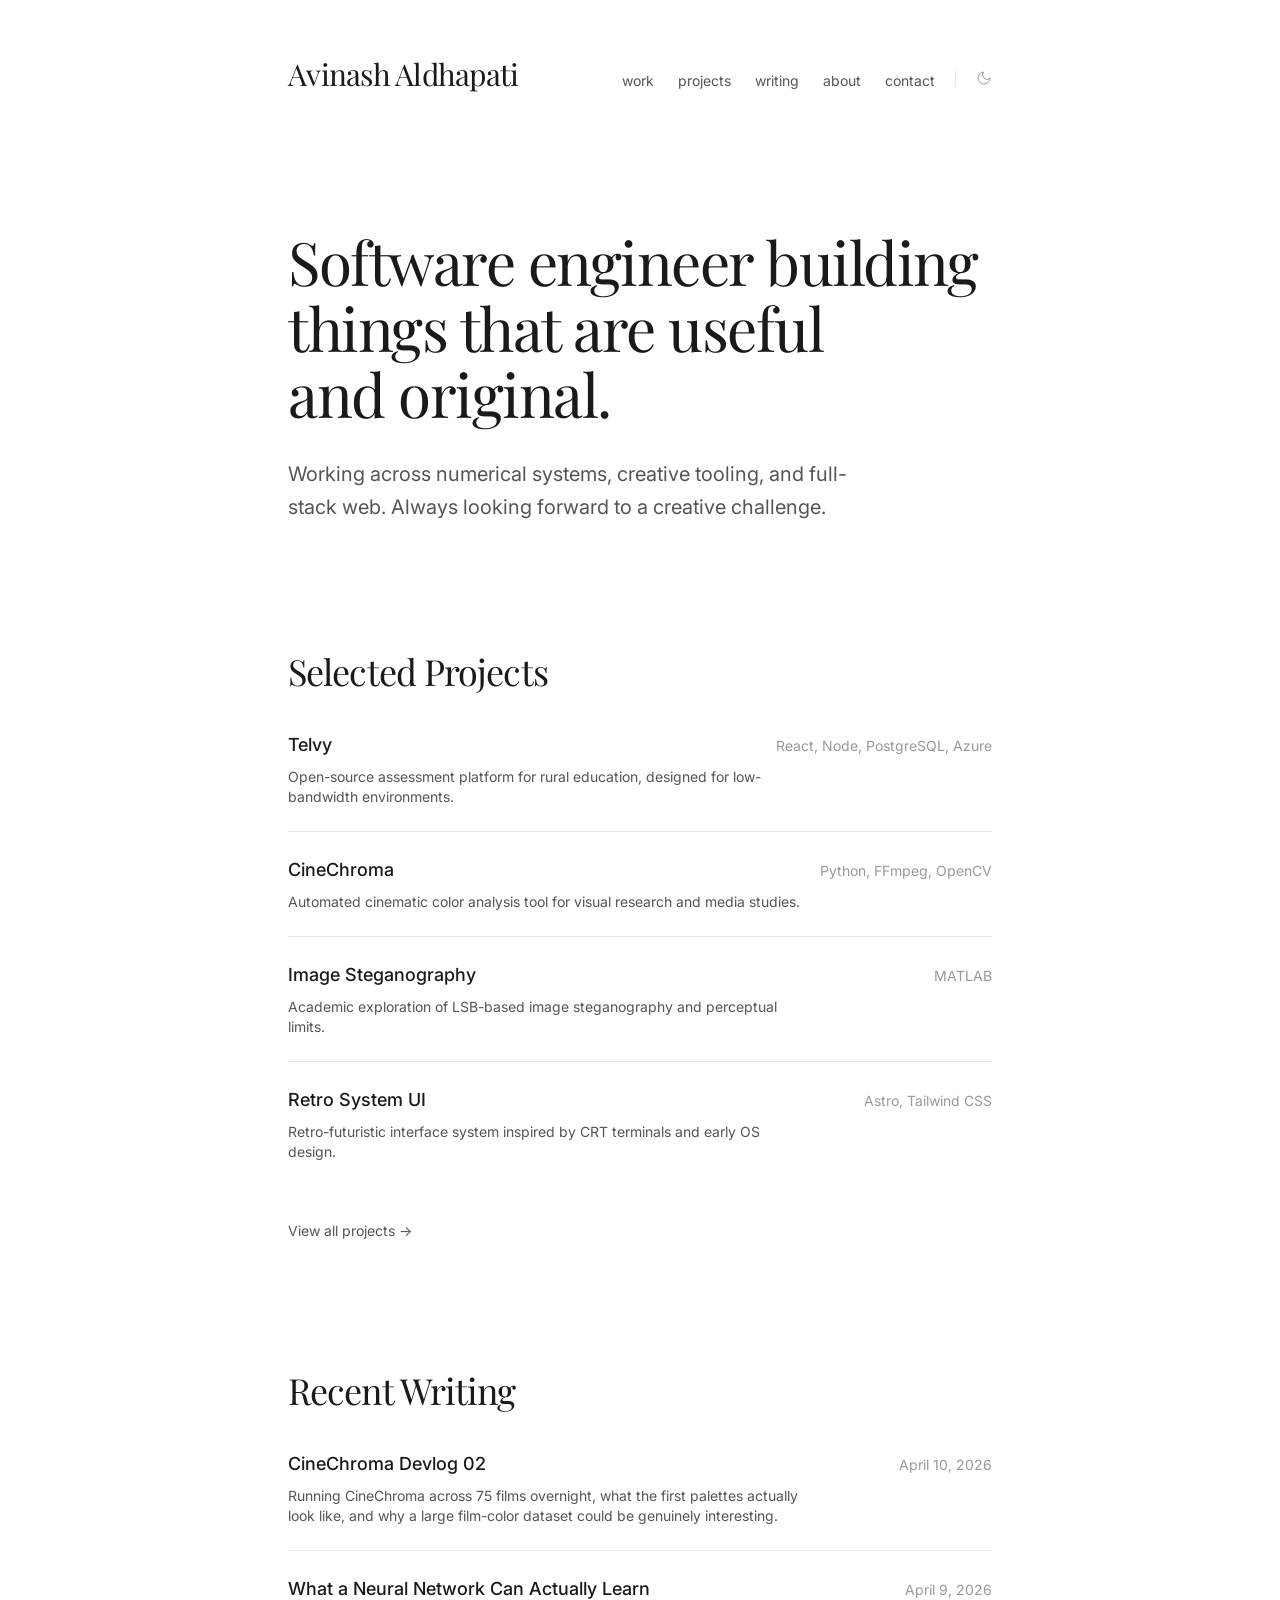
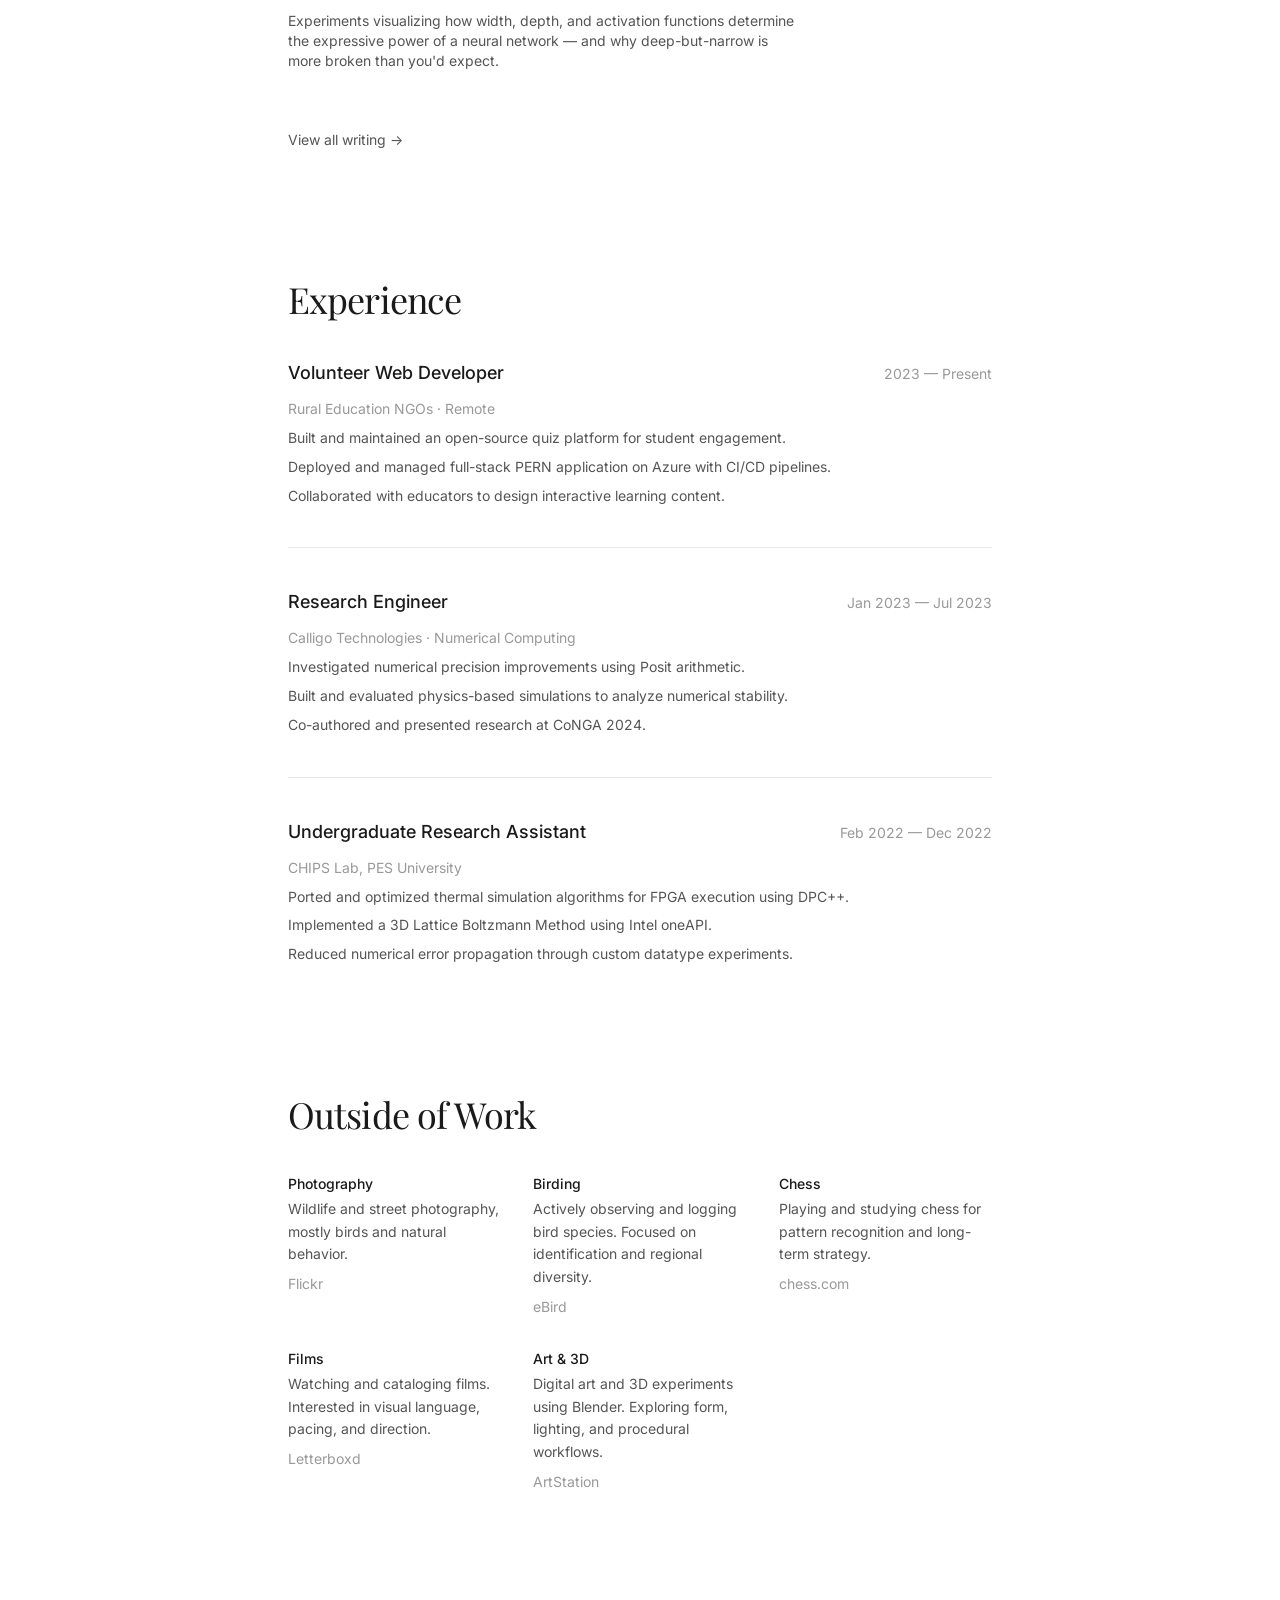
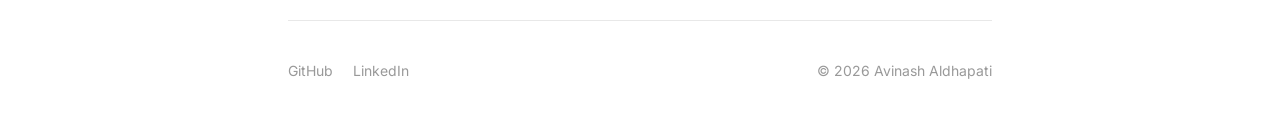
==== commit 578da373: "deploy: portfolio v2 build from db0e4d93" ====
--- a/index.html
+++ b/index.html
@@ -8,7 +8,7 @@
       function gtag(){dataLayer.push(arguments);}
       gtag('js', new Date());
       gtag('config', 'G-MCC0FWPRBG');
-    </script><link rel="stylesheet" href="/_astro/aboutme.IMcD3RsU.css"></head> <body class="min-h-screen flex flex-col"> <!--
+    </script><link rel="stylesheet" href="/_astro/aboutme.DU5jvi9z.css"></head> <body class="min-h-screen flex flex-col"> <!--
       The entire page lives inside a centered column.
       max-w-3xl (~48rem / 768px) keeps line lengths readable.
       Wider sections (like project grids) can break out with their own wrappers.
@@ -41,7 +41,7 @@
 Retro-futuristic interface system inspired by CRT terminals and early OS design.
 </p> </a> </div> <div class="mt-8"> <a href="/projects" class="text-sm link-underline text-text-secondary hover:text-text transition-colors">
 View all projects &rarr;
-</a> </div> </section>  <section class="mb-24 md:mb-32"> <h2 class="font-serif text-3xl md:text-4xl mb-10 tracking-tight">Recent Writing</h2> <div class="divide-y divide-border"> <a href="https://blog.avinashaldhapati.com/nn_expressiveness" target="_blank" rel="noopener noreferrer" class="group block py-6 first:pt-0"> <div class="flex flex-col sm:flex-row sm:items-baseline sm:justify-between gap-1 mb-2"> <h3 class="text-lg font-medium group-hover:opacity-60 transition-opacity">What a Neural Network Can Actually Learn</h3> <span class="text-sm text-text-tertiary">April 9, 2026</span> </div> <p class="text-text-secondary text-sm max-w-lg">Experiments visualizing how width, depth, and activation functions determine the expressive power of a neural network — and why deep-but-narrow is more broken than you&#39;d expect.</p> </a><a href="https://blog.avinashaldhapati.com/cinechroma_color_analysis" target="_blank" rel="noopener noreferrer" class="group block py-6 first:pt-0"> <div class="flex flex-col sm:flex-row sm:items-baseline sm:justify-between gap-1 mb-2"> <h3 class="text-lg font-medium group-hover:opacity-60 transition-opacity">CineChroma Devlog 01</h3> <span class="text-sm text-text-tertiary">April 8, 2026</span> </div> <p class="text-text-secondary text-sm max-w-lg">What CineChroma does, why I built it, and one concrete thing I learned about color clustering and frame sampling strategy along the way.</p> </a> </div> <div class="mt-8"> <a href="/blogs" class="text-sm link-underline text-text-secondary hover:text-text transition-colors">
+</a> </div> </section>  <section class="mb-24 md:mb-32"> <h2 class="font-serif text-3xl md:text-4xl mb-10 tracking-tight">Recent Writing</h2> <div class="divide-y divide-border"> <a href="https://blog.avinashaldhapati.com/cinechroma_devlog_02" target="_blank" rel="noopener noreferrer" class="group block py-6 first:pt-0"> <div class="flex flex-col sm:flex-row sm:items-baseline sm:justify-between gap-1 mb-2"> <h3 class="text-lg font-medium group-hover:opacity-60 transition-opacity">CineChroma Devlog 02</h3> <span class="text-sm text-text-tertiary">April 10, 2026</span> </div> <p class="text-text-secondary text-sm max-w-lg">Running CineChroma across 75 films overnight, what the first palettes actually look like, and why a large film-color dataset could be genuinely interesting.</p> </a><a href="https://blog.avinashaldhapati.com/nn_expressiveness" target="_blank" rel="noopener noreferrer" class="group block py-6 first:pt-0"> <div class="flex flex-col sm:flex-row sm:items-baseline sm:justify-between gap-1 mb-2"> <h3 class="text-lg font-medium group-hover:opacity-60 transition-opacity">What a Neural Network Can Actually Learn</h3> <span class="text-sm text-text-tertiary">April 9, 2026</span> </div> <p class="text-text-secondary text-sm max-w-lg">Experiments visualizing how width, depth, and activation functions determine the expressive power of a neural network — and why deep-but-narrow is more broken than you&#39;d expect.</p> </a> </div> <div class="mt-8"> <a href="/blogs" class="text-sm link-underline text-text-secondary hover:text-text transition-colors">
 View all writing &rarr;
 </a> </div> </section>  <section class="mb-24 md:mb-32"> <h2 class="font-serif text-3xl md:text-4xl mb-10 tracking-tight">Experience</h2> <div class="space-y-10"> <!-- Volunteer Web Developer --> <div> <div class="flex flex-col sm:flex-row sm:items-baseline sm:justify-between gap-1 mb-3"> <h3 class="text-lg font-medium">Volunteer Web Developer</h3> <span class="text-sm text-text-tertiary">2023 — Present</span> </div> <p class="text-sm text-text-tertiary mb-2">Rural Education NGOs &middot; Remote</p> <ul class="text-text-secondary text-sm space-y-1.5 leading-relaxed"> <li>Built and maintained an open-source quiz platform for student engagement.</li> <li>Deployed and managed full-stack PERN application on Azure with CI/CD pipelines.</li> <li>Collaborated with educators to design interactive learning content.</li> </ul> </div> <div class="hairline"></div> <!-- Research Engineer --> <div> <div class="flex flex-col sm:flex-row sm:items-baseline sm:justify-between gap-1 mb-3"> <h3 class="text-lg font-medium">Research Engineer</h3> <span class="text-sm text-text-tertiary">Jan 2023 — Jul 2023</span> </div> <p class="text-sm text-text-tertiary mb-2">Calligo Technologies &middot; Numerical Computing</p> <ul class="text-text-secondary text-sm space-y-1.5 leading-relaxed"> <li>Investigated numerical precision improvements using Posit arithmetic.</li> <li>Built and evaluated physics-based simulations to analyze numerical stability.</li> <li>Co-authored and presented research at CoNGA 2024.</li> </ul> </div> <div class="hairline"></div> <!-- Undergrad Research --> <div> <div class="flex flex-col sm:flex-row sm:items-baseline sm:justify-between gap-1 mb-3"> <h3 class="text-lg font-medium">Undergraduate Research Assistant</h3> <span class="text-sm text-text-tertiary">Feb 2022 — Dec 2022</span> </div> <p class="text-sm text-text-tertiary mb-2">CHIPS Lab, PES University</p> <ul class="text-text-secondary text-sm space-y-1.5 leading-relaxed"> <li>Ported and optimized thermal simulation algorithms for FPGA execution using DPC++.</li> <li>Implemented a 3D Lattice Boltzmann Method using Intel oneAPI.</li> <li>Reduced numerical error propagation through custom datatype experiments.</li> </ul> </div> </div> </section>  <section class="mb-8"> <h2 class="font-serif text-3xl md:text-4xl mb-10 tracking-tight">Outside of Work</h2> <div class="grid grid-cols-1 sm:grid-cols-2 md:grid-cols-3 gap-x-8 gap-y-8 text-sm"> <div> <h3 class="font-medium mb-1">Photography</h3> <p class="text-text-secondary leading-relaxed mb-2">
 Wildlife and street photography, mostly birds and natural behavior.
--- a/_astro/aboutme.DU5jvi9z.css
+++ b/_astro/aboutme.DU5jvi9z.css
@@ -0,0 +1 @@
+/*! tailwindcss v4.2.2 | MIT License | https://tailwindcss.com */@layer properties{@supports (((-webkit-hyphens:none)) and (not (margin-trim:inline))) or ((-moz-orient:inline) and (not (color:rgb(from red r g b)))){*,:before,:after,::backdrop{--tw-space-y-reverse:0;--tw-divide-y-reverse:0;--tw-border-style:solid;--tw-leading:initial;--tw-font-weight:initial;--tw-tracking:initial;--tw-shadow:0 0 #0000;--tw-shadow-color:initial;--tw-shadow-alpha:100%;--tw-inset-shadow:0 0 #0000;--tw-inset-shadow-color:initial;--tw-inset-shadow-alpha:100%;--tw-ring-color:initial;--tw-ring-shadow:0 0 #0000;--tw-inset-ring-color:initial;--tw-inset-ring-shadow:0 0 #0000;--tw-ring-inset:initial;--tw-ring-offset-width:0px;--tw-ring-offset-color:#fff;--tw-ring-offset-shadow:0 0 #0000;--tw-content:""}}}@layer theme{:root,:host{--font-sans:"Inter", system-ui, -apple-system, sans-serif;--font-serif:"Playfair Display", "Georgia", serif;--font-mono:ui-monospace, SFMono-Regular, Menlo, Monaco, Consolas, "Liberation Mono", "Courier New", monospace;--color-red-300:oklch(80.8% .114 19.571);--color-red-600:oklch(57.7% .245 27.325);--spacing:.25rem;--container-lg:32rem;--container-xl:36rem;--container-2xl:42rem;--container-3xl:48rem;--text-xs:.75rem;--text-xs--line-height:calc(1 / .75);--text-sm:.875rem;--text-sm--line-height:calc(1.25 / .875);--text-base:1rem;--text-base--line-height: 1.5 ;--text-lg:1.125rem;--text-lg--line-height:calc(1.75 / 1.125);--text-xl:1.25rem;--text-xl--line-height:calc(1.75 / 1.25);--text-2xl:1.5rem;--text-2xl--line-height:calc(2 / 1.5);--text-3xl:1.875rem;--text-3xl--line-height: 1.2 ;--text-4xl:2.25rem;--text-4xl--line-height:calc(2.5 / 2.25);--text-5xl:3rem;--text-5xl--line-height:1;--text-6xl:3.75rem;--text-6xl--line-height:1;--font-weight-medium:500;--tracking-tight:-.025em;--tracking-widest:.1em;--leading-tight:1.25;--leading-relaxed:1.625;--default-transition-duration:.15s;--default-transition-timing-function:cubic-bezier(.4, 0, .2, 1);--default-font-family:var(--font-sans);--default-mono-font-family:var(--font-mono);--color-bg:#fff;--color-bg-subtle:#fafaf8;--color-text:#1a1a1a;--color-text-secondary:#555;--color-text-tertiary:#999;--color-border:#e8e8e8}}@layer base{*,:after,:before,::backdrop{box-sizing:border-box;border:0 solid;margin:0;padding:0}::file-selector-button{box-sizing:border-box;border:0 solid;margin:0;padding:0}html,:host{-webkit-text-size-adjust:100%;tab-size:4;line-height:1.5;font-family:var(--default-font-family,ui-sans-serif, system-ui, sans-serif, "Apple Color Emoji", "Segoe UI Emoji", "Segoe UI Symbol", "Noto Color Emoji");font-feature-settings:var(--default-font-feature-settings,normal);font-variation-settings:var(--default-font-variation-settings,normal);-webkit-tap-highlight-color:transparent}hr{height:0;color:inherit;border-top-width:1px}abbr:where([title]){-webkit-text-decoration:underline dotted;text-decoration:underline dotted}h1,h2,h3,h4,h5,h6{font-size:inherit;font-weight:inherit}a{color:inherit;-webkit-text-decoration:inherit;text-decoration:inherit}b,strong{font-weight:bolder}code,kbd,samp,pre{font-family:var(--default-mono-font-family,ui-monospace, SFMono-Regular, Menlo, Monaco, Consolas, "Liberation Mono", "Courier New", monospace);font-feature-settings:var(--default-mono-font-feature-settings,normal);font-variation-settings:var(--default-mono-font-variation-settings,normal);font-size:1em}small{font-size:80%}sub,sup{vertical-align:baseline;font-size:75%;line-height:0;position:relative}sub{bottom:-.25em}sup{top:-.5em}table{text-indent:0;border-color:inherit;border-collapse:collapse}:-moz-focusring{outline:auto}progress{vertical-align:baseline}summary{display:list-item}ol,ul,menu{list-style:none}img,svg,video,canvas,audio,iframe,embed,object{vertical-align:middle;display:block}img,video{max-width:100%;height:auto}button,input,select,optgroup,textarea{font:inherit;font-feature-settings:inherit;font-variation-settings:inherit;letter-spacing:inherit;color:inherit;opacity:1;background-color:#0000;border-radius:0}::file-selector-button{font:inherit;font-feature-settings:inherit;font-variation-settings:inherit;letter-spacing:inherit;color:inherit;opacity:1;background-color:#0000;border-radius:0}:where(select:is([multiple],[size])) optgroup{font-weight:bolder}:where(select:is([multiple],[size])) optgroup option{padding-inline-start:20px}::file-selector-button{margin-inline-end:4px}::placeholder{opacity:1}@supports (not ((-webkit-appearance:-apple-pay-button))) or (contain-intrinsic-size:1px){::placeholder{color:currentColor}@supports (color:color-mix(in lab,red,red)){::placeholder{color:color-mix(in oklab,currentcolor 50%,transparent)}}}textarea{resize:vertical}::-webkit-search-decoration{-webkit-appearance:none}::-webkit-date-and-time-value{min-height:1lh;text-align:inherit}::-webkit-datetime-edit{display:inline-flex}::-webkit-datetime-edit-fields-wrapper{padding:0}::-webkit-datetime-edit{padding-block:0}::-webkit-datetime-edit-year-field{padding-block:0}::-webkit-datetime-edit-month-field{padding-block:0}::-webkit-datetime-edit-day-field{padding-block:0}::-webkit-datetime-edit-hour-field{padding-block:0}::-webkit-datetime-edit-minute-field{padding-block:0}::-webkit-datetime-edit-second-field{padding-block:0}::-webkit-datetime-edit-millisecond-field{padding-block:0}::-webkit-datetime-edit-meridiem-field{padding-block:0}::-webkit-calendar-picker-indicator{line-height:1}:-moz-ui-invalid{box-shadow:none}button,input:where([type=button],[type=reset],[type=submit]){appearance:button}::file-selector-button{appearance:button}::-webkit-inner-spin-button{height:auto}::-webkit-outer-spin-button{height:auto}[hidden]:where(:not([hidden=until-found])){display:none!important}}@layer components;@layer utilities{.collapse{visibility:collapse}.visible{visibility:visible}.fixed{position:fixed}.static{position:static}.end{inset-inline-end:var(--spacing)}.mx-2{margin-inline:calc(var(--spacing) * 2)}.mx-auto{margin-inline:auto}.mt-1{margin-top:calc(var(--spacing) * 1)}.mt-2{margin-top:calc(var(--spacing) * 2)}.mt-4{margin-top:calc(var(--spacing) * 4)}.mt-6{margin-top:calc(var(--spacing) * 6)}.mt-8{margin-top:calc(var(--spacing) * 8)}.mt-20{margin-top:calc(var(--spacing) * 20)}.mb-1{margin-bottom:calc(var(--spacing) * 1)}.mb-2{margin-bottom:calc(var(--spacing) * 2)}.mb-3{margin-bottom:calc(var(--spacing) * 3)}.mb-4{margin-bottom:calc(var(--spacing) * 4)}.mb-6{margin-bottom:calc(var(--spacing) * 6)}.mb-8{margin-bottom:calc(var(--spacing) * 8)}.mb-10{margin-bottom:calc(var(--spacing) * 10)}.mb-12{margin-bottom:calc(var(--spacing) * 12)}.mb-16{margin-bottom:calc(var(--spacing) * 16)}.mb-20{margin-bottom:calc(var(--spacing) * 20)}.mb-24{margin-bottom:calc(var(--spacing) * 24)}.block{display:block}.flex{display:flex}.grid{display:grid}.hidden{display:none}.h-4{height:calc(var(--spacing) * 4)}.min-h-screen{min-height:100vh}.w-4{width:calc(var(--spacing) * 4)}.w-full{width:100%}.w-px{width:1px}.max-w-2xl{max-width:var(--container-2xl)}.max-w-3xl{max-width:var(--container-3xl)}.max-w-lg{max-width:var(--container-lg)}.max-w-none{max-width:none}.max-w-xl{max-width:var(--container-xl)}.flex-grow{flex-grow:1}.cursor-pointer{cursor:pointer}.resize-none{resize:none}.list-inside{list-style-position:inside}.list-decimal{list-style-type:decimal}.list-disc{list-style-type:disc}.grid-cols-1{grid-template-columns:repeat(1,minmax(0,1fr))}.flex-col{flex-direction:column}.flex-wrap{flex-wrap:wrap}.items-baseline{align-items:baseline}.items-center{align-items:center}.items-start{align-items:flex-start}.justify-between{justify-content:space-between}.gap-1{gap:calc(var(--spacing) * 1)}.gap-2{gap:calc(var(--spacing) * 2)}.gap-4{gap:calc(var(--spacing) * 4)}.gap-5{gap:calc(var(--spacing) * 5)}.gap-6{gap:calc(var(--spacing) * 6)}.gap-10{gap:calc(var(--spacing) * 10)}.gap-12{gap:calc(var(--spacing) * 12)}:where(.space-y-1\.5>:not(:last-child)){--tw-space-y-reverse:0;margin-block-start:calc(calc(var(--spacing) * 1.5) * var(--tw-space-y-reverse));margin-block-end:calc(calc(var(--spacing) * 1.5) * calc(1 - var(--tw-space-y-reverse)))}:where(.space-y-2>:not(:last-child)){--tw-space-y-reverse:0;margin-block-start:calc(calc(var(--spacing) * 2) * var(--tw-space-y-reverse));margin-block-end:calc(calc(var(--spacing) * 2) * calc(1 - var(--tw-space-y-reverse)))}:where(.space-y-3>:not(:last-child)){--tw-space-y-reverse:0;margin-block-start:calc(calc(var(--spacing) * 3) * var(--tw-space-y-reverse));margin-block-end:calc(calc(var(--spacing) * 3) * calc(1 - var(--tw-space-y-reverse)))}:where(.space-y-5>:not(:last-child)){--tw-space-y-reverse:0;margin-block-start:calc(calc(var(--spacing) * 5) * var(--tw-space-y-reverse));margin-block-end:calc(calc(var(--spacing) * 5) * calc(1 - var(--tw-space-y-reverse)))}:where(.space-y-6>:not(:last-child)){--tw-space-y-reverse:0;margin-block-start:calc(calc(var(--spacing) * 6) * var(--tw-space-y-reverse));margin-block-end:calc(calc(var(--spacing) * 6) * calc(1 - var(--tw-space-y-reverse)))}:where(.space-y-8>:not(:last-child)){--tw-space-y-reverse:0;margin-block-start:calc(calc(var(--spacing) * 8) * var(--tw-space-y-reverse));margin-block-end:calc(calc(var(--spacing) * 8) * calc(1 - var(--tw-space-y-reverse)))}:where(.space-y-10>:not(:last-child)){--tw-space-y-reverse:0;margin-block-start:calc(calc(var(--spacing) * 10) * var(--tw-space-y-reverse));margin-block-end:calc(calc(var(--spacing) * 10) * calc(1 - var(--tw-space-y-reverse)))}:where(.space-y-14>:not(:last-child)){--tw-space-y-reverse:0;margin-block-start:calc(calc(var(--spacing) * 14) * var(--tw-space-y-reverse));margin-block-end:calc(calc(var(--spacing) * 14) * calc(1 - var(--tw-space-y-reverse)))}:where(.space-y-16>:not(:last-child)){--tw-space-y-reverse:0;margin-block-start:calc(calc(var(--spacing) * 16) * var(--tw-space-y-reverse));margin-block-end:calc(calc(var(--spacing) * 16) * calc(1 - var(--tw-space-y-reverse)))}.gap-x-6{column-gap:calc(var(--spacing) * 6)}.gap-x-8{column-gap:calc(var(--spacing) * 8)}.gap-y-2{row-gap:calc(var(--spacing) * 2)}.gap-y-8{row-gap:calc(var(--spacing) * 8)}:where(.divide-y>:not(:last-child)){--tw-divide-y-reverse:0;border-bottom-style:var(--tw-border-style);border-top-style:var(--tw-border-style);border-top-width:calc(1px * var(--tw-divide-y-reverse));border-bottom-width:calc(1px * calc(1 - var(--tw-divide-y-reverse)))}:where(.divide-border>:not(:last-child)){border-color:var(--color-border)}.overflow-x-auto{overflow-x:auto}.scroll-smooth{scroll-behavior:smooth}.rounded{border-radius:.25rem}.rounded-full{border-radius:3.40282e38px}.border{border-style:var(--tw-border-style);border-width:1px}.border-0{border-style:var(--tw-border-style);border-width:0}.border-t{border-top-style:var(--tw-border-style);border-top-width:1px}.border-b{border-bottom-style:var(--tw-border-style);border-bottom-width:1px}.border-l-2{border-left-style:var(--tw-border-style);border-left-width:2px}.border-border{border-color:var(--color-border)}.border-red-300{border-color:var(--color-red-300)}.border-text{border-color:var(--color-text)}.bg-bg-subtle{background-color:var(--color-bg-subtle)}.bg-border{background-color:var(--color-border)}.bg-text{background-color:var(--color-text)}.bg-transparent{background-color:#0000}.p-4{padding:calc(var(--spacing) * 4)}.px-0{padding-inline:calc(var(--spacing) * 0)}.px-2{padding-inline:calc(var(--spacing) * 2)}.px-3{padding-inline:calc(var(--spacing) * 3)}.px-6{padding-inline:calc(var(--spacing) * 6)}.py-0\.5{padding-block:calc(var(--spacing) * .5)}.py-1{padding-block:calc(var(--spacing) * 1)}.py-1\.5{padding-block:calc(var(--spacing) * 1.5)}.py-3{padding-block:calc(var(--spacing) * 3)}.py-5{padding-block:calc(var(--spacing) * 5)}.py-6{padding-block:calc(var(--spacing) * 6)}.py-8{padding-block:calc(var(--spacing) * 8)}.py-10{padding-block:calc(var(--spacing) * 10)}.py-16{padding-block:calc(var(--spacing) * 16)}.pt-8{padding-top:calc(var(--spacing) * 8)}.pt-10{padding-top:calc(var(--spacing) * 10)}.pb-8{padding-bottom:calc(var(--spacing) * 8)}.pl-2{padding-left:calc(var(--spacing) * 2)}.pl-6{padding-left:calc(var(--spacing) * 6)}.font-mono{font-family:var(--font-mono)}.font-serif{font-family:var(--font-serif)}.text-2xl{font-size:var(--text-2xl);line-height:var(--tw-leading,var(--text-2xl--line-height))}.text-3xl{font-size:var(--text-3xl);line-height:var(--tw-leading,var(--text-3xl--line-height))}.text-4xl{font-size:var(--text-4xl);line-height:var(--tw-leading,var(--text-4xl--line-height))}.text-base{font-size:var(--text-base);line-height:var(--tw-leading,var(--text-base--line-height))}.text-lg{font-size:var(--text-lg);line-height:var(--tw-leading,var(--text-lg--line-height))}.text-sm{font-size:var(--text-sm);line-height:var(--tw-leading,var(--text-sm--line-height))}.text-xl{font-size:var(--text-xl);line-height:var(--tw-leading,var(--text-xl--line-height))}.text-xs{font-size:var(--text-xs);line-height:var(--tw-leading,var(--text-xs--line-height))}.leading-\[1\.1\]{--tw-leading:1.1;line-height:1.1}.leading-none{--tw-leading:1;line-height:1}.leading-relaxed{--tw-leading:var(--leading-relaxed);line-height:var(--leading-relaxed)}.leading-tight{--tw-leading:var(--leading-tight);line-height:var(--leading-tight)}.font-medium{--tw-font-weight:var(--font-weight-medium);font-weight:var(--font-weight-medium)}.tracking-tight{--tw-tracking:var(--tracking-tight);letter-spacing:var(--tracking-tight)}.tracking-widest{--tw-tracking:var(--tracking-widest);letter-spacing:var(--tracking-widest)}.text-bg{color:var(--color-bg)}.text-red-600{color:var(--color-red-600)}.text-text{color:var(--color-text)}.text-text-secondary{color:var(--color-text-secondary)}.text-text-tertiary{color:var(--color-text-tertiary)}.lowercase{text-transform:lowercase}.uppercase{text-transform:uppercase}.shadow{--tw-shadow:0 1px 3px 0 var(--tw-shadow-color,#0000001a), 0 1px 2px -1px var(--tw-shadow-color,#0000001a);box-shadow:var(--tw-inset-shadow),var(--tw-inset-ring-shadow),var(--tw-ring-offset-shadow),var(--tw-ring-shadow),var(--tw-shadow)}.transition-colors{transition-property:color,background-color,border-color,outline-color,text-decoration-color,fill,stroke,--tw-gradient-from,--tw-gradient-via,--tw-gradient-to;transition-timing-function:var(--tw-ease,var(--default-transition-timing-function));transition-duration:var(--tw-duration,var(--default-transition-duration))}.transition-opacity{transition-property:opacity;transition-timing-function:var(--tw-ease,var(--default-transition-timing-function));transition-duration:var(--tw-duration,var(--default-transition-duration))}@media(hover:hover){.group-hover\:opacity-60:is(:where(.group):hover *){opacity:.6}}.placeholder\:text-text-tertiary\/50::placeholder{color:#99999980}@supports (color:color-mix(in lab,red,red)){.placeholder\:text-text-tertiary\/50::placeholder{color:color-mix(in oklab,var(--color-text-tertiary) 50%,transparent)}}.after\:w-full:after{content:var(--tw-content);width:100%}.first\:pt-0:first-child{padding-top:calc(var(--spacing) * 0)}@media(hover:hover){.hover\:text-text:hover{color:var(--color-text)}.hover\:opacity-60:hover{opacity:.6}.hover\:opacity-70:hover{opacity:.7}.hover\:opacity-80:hover{opacity:.8}}.focus\:border-text:focus{border-color:var(--color-text)}.focus\:ring-0:focus{--tw-ring-shadow:var(--tw-ring-inset,) 0 0 0 calc(0px + var(--tw-ring-offset-width)) var(--tw-ring-color,currentcolor);box-shadow:var(--tw-inset-shadow),var(--tw-inset-ring-shadow),var(--tw-ring-offset-shadow),var(--tw-ring-shadow),var(--tw-shadow)}@media(min-width:40rem){.sm\:block{display:block}.sm\:grid-cols-2{grid-template-columns:repeat(2,minmax(0,1fr))}.sm\:grid-cols-3{grid-template-columns:repeat(3,minmax(0,1fr))}.sm\:flex-row{flex-direction:row}.sm\:items-baseline{align-items:baseline}.sm\:items-center{align-items:center}.sm\:justify-between{justify-content:space-between}}@media(min-width:48rem){.md\:mb-32{margin-bottom:calc(var(--spacing) * 32)}.md\:block{display:block}.md\:grid-cols-2{grid-template-columns:repeat(2,minmax(0,1fr))}.md\:grid-cols-3{grid-template-columns:repeat(3,minmax(0,1fr))}.md\:flex-row{flex-direction:row}.md\:items-baseline{align-items:baseline}.md\:justify-between{justify-content:space-between}.md\:gap-8{gap:calc(var(--spacing) * 8)}.md\:px-8{padding-inline:calc(var(--spacing) * 8)}.md\:py-24{padding-block:calc(var(--spacing) * 24)}.md\:pt-14{padding-top:calc(var(--spacing) * 14)}.md\:pb-10{padding-bottom:calc(var(--spacing) * 10)}.md\:text-2xl{font-size:var(--text-2xl);line-height:var(--tw-leading,var(--text-2xl--line-height))}.md\:text-3xl{font-size:var(--text-3xl);line-height:var(--tw-leading,var(--text-3xl--line-height))}.md\:text-4xl{font-size:var(--text-4xl);line-height:var(--tw-leading,var(--text-4xl--line-height))}.md\:text-5xl{font-size:var(--text-5xl);line-height:var(--tw-leading,var(--text-5xl--line-height))}.md\:text-xl{font-size:var(--text-xl);line-height:var(--tw-leading,var(--text-xl--line-height))}}@media(min-width:64rem){.lg\:text-6xl{font-size:var(--text-6xl);line-height:var(--tw-leading,var(--text-6xl--line-height))}}}.dark{--color-bg:#0f0f0f;--color-bg-subtle:#161616;--color-text:#e8e8e8;--color-text-secondary:#a0a0a0;--color-text-tertiary:#666;--color-border:#2a2a2a;--color-border-light:#1e1e1e;--color-accent:#e8e8e8}html{scroll-behavior:smooth;-webkit-font-smoothing:antialiased;-moz-osx-font-smoothing:grayscale}body{font-family:var(--font-sans);color:var(--color-text);background-color:var(--color-bg);transition:background-color .3s,color .3s}::selection{background-color:var(--color-text);color:var(--color-bg)}::-webkit-scrollbar{width:6px}::-webkit-scrollbar-track{background:0 0}::-webkit-scrollbar-thumb{background:#ccc;border-radius:3px}.dark ::-webkit-scrollbar-thumb{background:#444}::-webkit-scrollbar-thumb:hover{background:#999}.dark ::-webkit-scrollbar-thumb:hover{background:#666}.link-underline{text-decoration:none;position:relative}.link-underline:after{content:"";background-color:var(--color-text);width:0;height:1px;transition:width .3s;position:absolute;bottom:-2px;left:0}.link-underline:hover:after{width:100%}.hairline{background-color:var(--color-border);height:1px}@property --tw-space-y-reverse{syntax:"*";inherits:false;initial-value:0}@property --tw-divide-y-reverse{syntax:"*";inherits:false;initial-value:0}@property --tw-border-style{syntax:"*";inherits:false;initial-value:solid}@property --tw-leading{syntax:"*";inherits:false}@property --tw-font-weight{syntax:"*";inherits:false}@property --tw-tracking{syntax:"*";inherits:false}@property --tw-shadow{syntax:"*";inherits:false;initial-value:0 0 #0000}@property --tw-shadow-color{syntax:"*";inherits:false}@property --tw-shadow-alpha{syntax:"<percentage>";inherits:false;initial-value:100%}@property --tw-inset-shadow{syntax:"*";inherits:false;initial-value:0 0 #0000}@property --tw-inset-shadow-color{syntax:"*";inherits:false}@property --tw-inset-shadow-alpha{syntax:"<percentage>";inherits:false;initial-value:100%}@property --tw-ring-color{syntax:"*";inherits:false}@property --tw-ring-shadow{syntax:"*";inherits:false;initial-value:0 0 #0000}@property --tw-inset-ring-color{syntax:"*";inherits:false}@property --tw-inset-ring-shadow{syntax:"*";inherits:false;initial-value:0 0 #0000}@property --tw-ring-inset{syntax:"*";inherits:false}@property --tw-ring-offset-width{syntax:"<length>";inherits:false;initial-value:0}@property --tw-ring-offset-color{syntax:"*";inherits:false;initial-value:#fff}@property --tw-ring-offset-shadow{syntax:"*";inherits:false;initial-value:0 0 #0000}@property --tw-content{syntax:"*";inherits:false;initial-value:""}
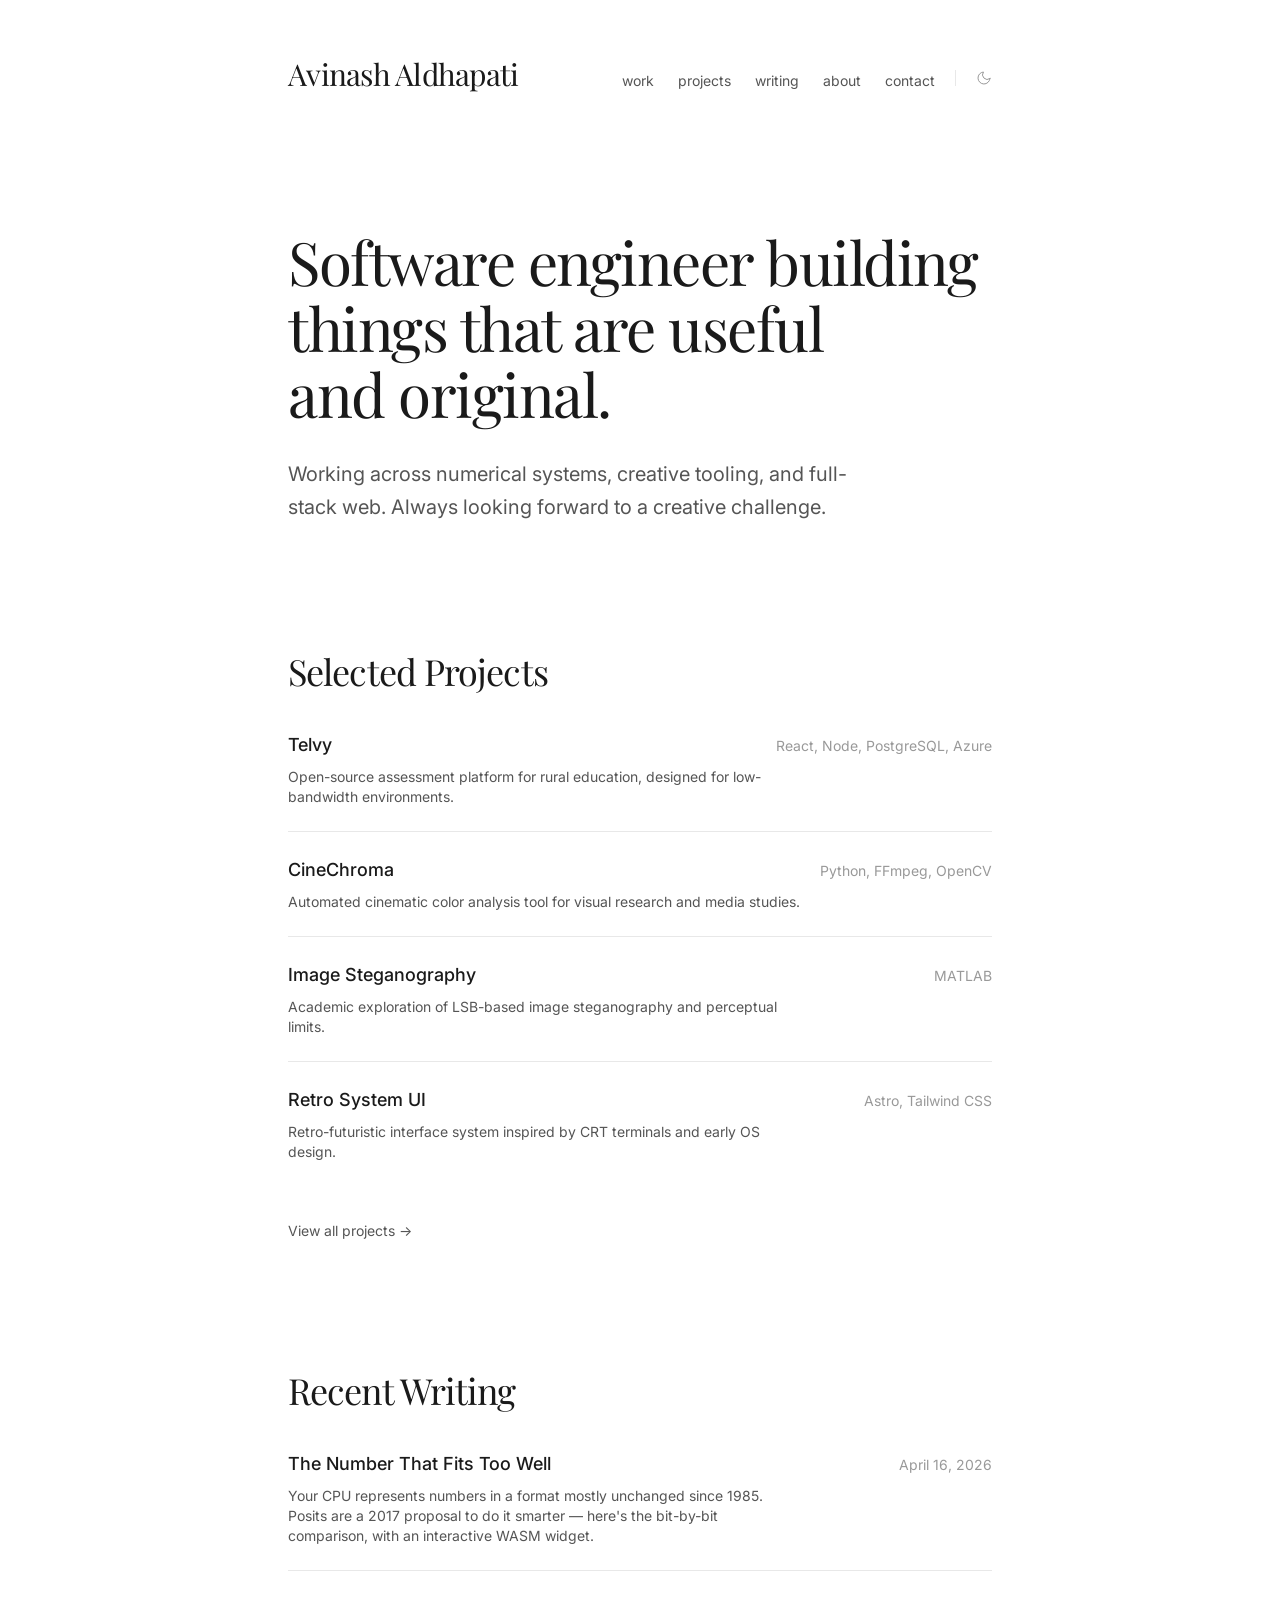
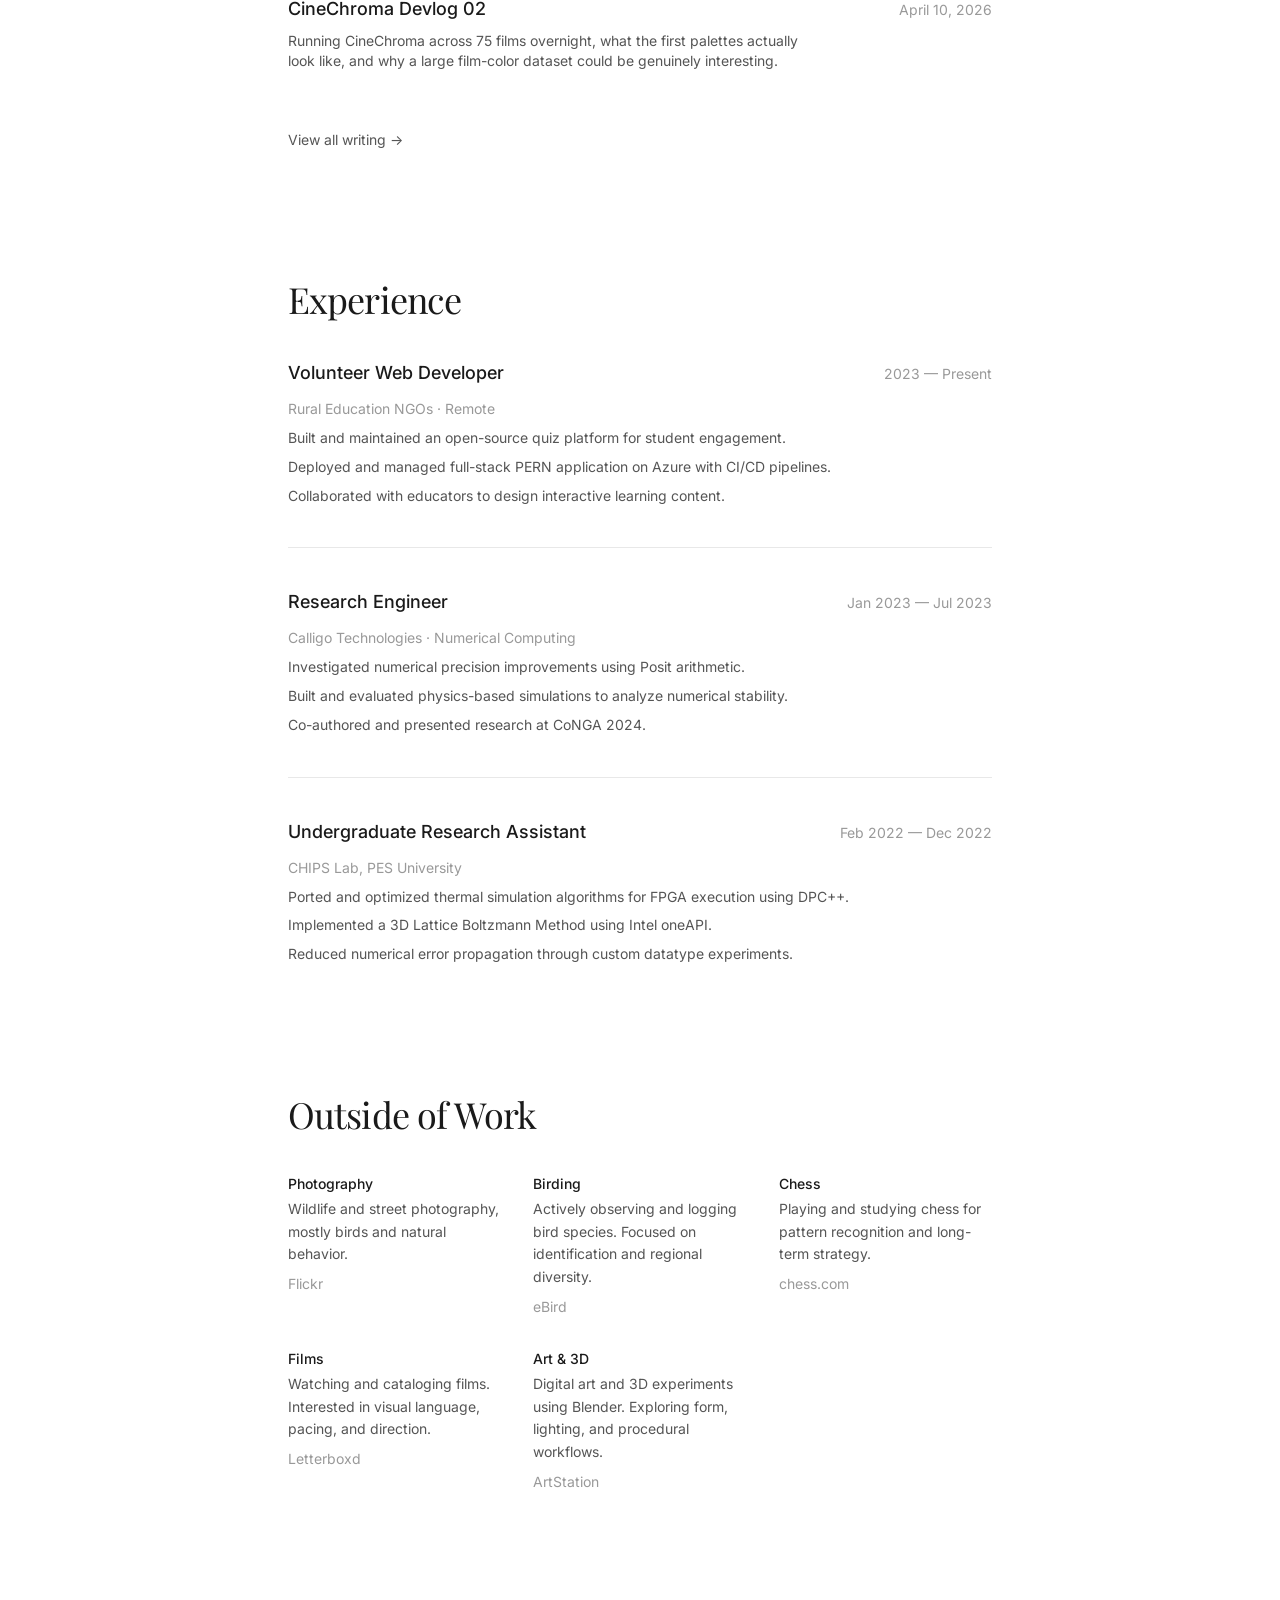
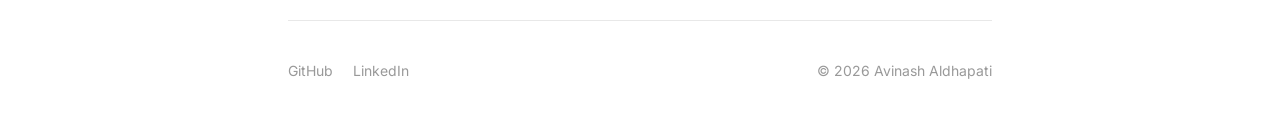
==== commit ee71698d: "deploy: portfolio v2 build from db0e4d93" ====
--- a/index.html
+++ b/index.html
@@ -8,7 +8,7 @@
       function gtag(){dataLayer.push(arguments);}
       gtag('js', new Date());
       gtag('config', 'G-MCC0FWPRBG');
-    </script><link rel="stylesheet" href="/_astro/aboutme.DU5jvi9z.css"></head> <body class="min-h-screen flex flex-col"> <!--
+    </script><link rel="stylesheet" href="/_astro/aboutme.CKHoXR44.css"></head> <body class="min-h-screen flex flex-col"> <!--
       The entire page lives inside a centered column.
       max-w-3xl (~48rem / 768px) keeps line lengths readable.
       Wider sections (like project grids) can break out with their own wrappers.
@@ -41,7 +41,7 @@
 Retro-futuristic interface system inspired by CRT terminals and early OS design.
 </p> </a> </div> <div class="mt-8"> <a href="/projects" class="text-sm link-underline text-text-secondary hover:text-text transition-colors">
 View all projects &rarr;
-</a> </div> </section>  <section class="mb-24 md:mb-32"> <h2 class="font-serif text-3xl md:text-4xl mb-10 tracking-tight">Recent Writing</h2> <div class="divide-y divide-border"> <a href="https://blog.avinashaldhapati.com/cinechroma_devlog_02" target="_blank" rel="noopener noreferrer" class="group block py-6 first:pt-0"> <div class="flex flex-col sm:flex-row sm:items-baseline sm:justify-between gap-1 mb-2"> <h3 class="text-lg font-medium group-hover:opacity-60 transition-opacity">CineChroma Devlog 02</h3> <span class="text-sm text-text-tertiary">April 10, 2026</span> </div> <p class="text-text-secondary text-sm max-w-lg">Running CineChroma across 75 films overnight, what the first palettes actually look like, and why a large film-color dataset could be genuinely interesting.</p> </a><a href="https://blog.avinashaldhapati.com/nn_expressiveness" target="_blank" rel="noopener noreferrer" class="group block py-6 first:pt-0"> <div class="flex flex-col sm:flex-row sm:items-baseline sm:justify-between gap-1 mb-2"> <h3 class="text-lg font-medium group-hover:opacity-60 transition-opacity">What a Neural Network Can Actually Learn</h3> <span class="text-sm text-text-tertiary">April 9, 2026</span> </div> <p class="text-text-secondary text-sm max-w-lg">Experiments visualizing how width, depth, and activation functions determine the expressive power of a neural network — and why deep-but-narrow is more broken than you&#39;d expect.</p> </a> </div> <div class="mt-8"> <a href="/blogs" class="text-sm link-underline text-text-secondary hover:text-text transition-colors">
+</a> </div> </section>  <section class="mb-24 md:mb-32"> <h2 class="font-serif text-3xl md:text-4xl mb-10 tracking-tight">Recent Writing</h2> <div class="divide-y divide-border"> <a href="https://blog.avinashaldhapati.com/posit_number_format" target="_blank" rel="noopener noreferrer" class="group block py-6 first:pt-0"> <div class="flex flex-col sm:flex-row sm:items-baseline sm:justify-between gap-1 mb-2"> <h3 class="text-lg font-medium group-hover:opacity-60 transition-opacity">The Number That Fits Too Well</h3> <span class="text-sm text-text-tertiary">April 16, 2026</span> </div> <p class="text-text-secondary text-sm max-w-lg">Your CPU represents numbers in a format mostly unchanged since 1985. Posits are a 2017 proposal to do it smarter — here&#39;s the bit-by-bit comparison, with an interactive WASM widget.</p> </a><a href="https://blog.avinashaldhapati.com/cinechroma_devlog_02" target="_blank" rel="noopener noreferrer" class="group block py-6 first:pt-0"> <div class="flex flex-col sm:flex-row sm:items-baseline sm:justify-between gap-1 mb-2"> <h3 class="text-lg font-medium group-hover:opacity-60 transition-opacity">CineChroma Devlog 02</h3> <span class="text-sm text-text-tertiary">April 10, 2026</span> </div> <p class="text-text-secondary text-sm max-w-lg">Running CineChroma across 75 films overnight, what the first palettes actually look like, and why a large film-color dataset could be genuinely interesting.</p> </a> </div> <div class="mt-8"> <a href="/blogs" class="text-sm link-underline text-text-secondary hover:text-text transition-colors">
 View all writing &rarr;
 </a> </div> </section>  <section class="mb-24 md:mb-32"> <h2 class="font-serif text-3xl md:text-4xl mb-10 tracking-tight">Experience</h2> <div class="space-y-10"> <!-- Volunteer Web Developer --> <div> <div class="flex flex-col sm:flex-row sm:items-baseline sm:justify-between gap-1 mb-3"> <h3 class="text-lg font-medium">Volunteer Web Developer</h3> <span class="text-sm text-text-tertiary">2023 — Present</span> </div> <p class="text-sm text-text-tertiary mb-2">Rural Education NGOs &middot; Remote</p> <ul class="text-text-secondary text-sm space-y-1.5 leading-relaxed"> <li>Built and maintained an open-source quiz platform for student engagement.</li> <li>Deployed and managed full-stack PERN application on Azure with CI/CD pipelines.</li> <li>Collaborated with educators to design interactive learning content.</li> </ul> </div> <div class="hairline"></div> <!-- Research Engineer --> <div> <div class="flex flex-col sm:flex-row sm:items-baseline sm:justify-between gap-1 mb-3"> <h3 class="text-lg font-medium">Research Engineer</h3> <span class="text-sm text-text-tertiary">Jan 2023 — Jul 2023</span> </div> <p class="text-sm text-text-tertiary mb-2">Calligo Technologies &middot; Numerical Computing</p> <ul class="text-text-secondary text-sm space-y-1.5 leading-relaxed"> <li>Investigated numerical precision improvements using Posit arithmetic.</li> <li>Built and evaluated physics-based simulations to analyze numerical stability.</li> <li>Co-authored and presented research at CoNGA 2024.</li> </ul> </div> <div class="hairline"></div> <!-- Undergrad Research --> <div> <div class="flex flex-col sm:flex-row sm:items-baseline sm:justify-between gap-1 mb-3"> <h3 class="text-lg font-medium">Undergraduate Research Assistant</h3> <span class="text-sm text-text-tertiary">Feb 2022 — Dec 2022</span> </div> <p class="text-sm text-text-tertiary mb-2">CHIPS Lab, PES University</p> <ul class="text-text-secondary text-sm space-y-1.5 leading-relaxed"> <li>Ported and optimized thermal simulation algorithms for FPGA execution using DPC++.</li> <li>Implemented a 3D Lattice Boltzmann Method using Intel oneAPI.</li> <li>Reduced numerical error propagation through custom datatype experiments.</li> </ul> </div> </div> </section>  <section class="mb-8"> <h2 class="font-serif text-3xl md:text-4xl mb-10 tracking-tight">Outside of Work</h2> <div class="grid grid-cols-1 sm:grid-cols-2 md:grid-cols-3 gap-x-8 gap-y-8 text-sm"> <div> <h3 class="font-medium mb-1">Photography</h3> <p class="text-text-secondary leading-relaxed mb-2">
 Wildlife and street photography, mostly birds and natural behavior.
--- a/_astro/aboutme.CKHoXR44.css
+++ b/_astro/aboutme.CKHoXR44.css
@@ -0,0 +1 @@
+/*! tailwindcss v4.2.2 | MIT License | https://tailwindcss.com */@layer properties{@supports (((-webkit-hyphens:none)) and (not (margin-trim:inline))) or ((-moz-orient:inline) and (not (color:rgb(from red r g b)))){*,:before,:after,::backdrop{--tw-space-y-reverse:0;--tw-divide-y-reverse:0;--tw-border-style:solid;--tw-leading:initial;--tw-font-weight:initial;--tw-tracking:initial;--tw-shadow:0 0 #0000;--tw-shadow-color:initial;--tw-shadow-alpha:100%;--tw-inset-shadow:0 0 #0000;--tw-inset-shadow-color:initial;--tw-inset-shadow-alpha:100%;--tw-ring-color:initial;--tw-ring-shadow:0 0 #0000;--tw-inset-ring-color:initial;--tw-inset-ring-shadow:0 0 #0000;--tw-ring-inset:initial;--tw-ring-offset-width:0px;--tw-ring-offset-color:#fff;--tw-ring-offset-shadow:0 0 #0000;--tw-content:""}}}@layer theme{:root,:host{--font-sans:"Inter", system-ui, -apple-system, sans-serif;--font-serif:"Playfair Display", "Georgia", serif;--font-mono:ui-monospace, SFMono-Regular, Menlo, Monaco, Consolas, "Liberation Mono", "Courier New", monospace;--color-red-300:oklch(80.8% .114 19.571);--color-red-600:oklch(57.7% .245 27.325);--color-amber-400:oklch(82.8% .189 84.429);--color-amber-600:oklch(66.6% .179 58.318);--color-emerald-400:oklch(76.5% .177 163.223);--color-emerald-600:oklch(59.6% .145 163.225);--color-blue-400:oklch(70.7% .165 254.624);--color-blue-500:oklch(62.3% .214 259.815);--color-rose-400:oklch(71.2% .194 13.428);--color-rose-500:oklch(64.5% .246 16.439);--spacing:.25rem;--container-lg:32rem;--container-xl:36rem;--container-2xl:42rem;--container-3xl:48rem;--text-xs:.75rem;--text-xs--line-height:calc(1 / .75);--text-sm:.875rem;--text-sm--line-height:calc(1.25 / .875);--text-base:1rem;--text-base--line-height: 1.5 ;--text-lg:1.125rem;--text-lg--line-height:calc(1.75 / 1.125);--text-xl:1.25rem;--text-xl--line-height:calc(1.75 / 1.25);--text-2xl:1.5rem;--text-2xl--line-height:calc(2 / 1.5);--text-3xl:1.875rem;--text-3xl--line-height: 1.2 ;--text-4xl:2.25rem;--text-4xl--line-height:calc(2.5 / 2.25);--text-5xl:3rem;--text-5xl--line-height:1;--text-6xl:3.75rem;--text-6xl--line-height:1;--font-weight-medium:500;--font-weight-semibold:600;--tracking-tight:-.025em;--tracking-wider:.05em;--tracking-widest:.1em;--leading-tight:1.25;--leading-relaxed:1.625;--radius-sm:.25rem;--radius-lg:.5rem;--default-transition-duration:.15s;--default-transition-timing-function:cubic-bezier(.4, 0, .2, 1);--default-font-family:var(--font-sans);--default-mono-font-family:var(--font-mono);--color-bg:#fff;--color-bg-subtle:#fafaf8;--color-text:#1a1a1a;--color-text-secondary:#555;--color-text-tertiary:#999;--color-border:#e8e8e8;--color-border-light:#f0f0f0}}@layer base{*,:after,:before,::backdrop{box-sizing:border-box;border:0 solid;margin:0;padding:0}::file-selector-button{box-sizing:border-box;border:0 solid;margin:0;padding:0}html,:host{-webkit-text-size-adjust:100%;tab-size:4;line-height:1.5;font-family:var(--default-font-family,ui-sans-serif, system-ui, sans-serif, "Apple Color Emoji", "Segoe UI Emoji", "Segoe UI Symbol", "Noto Color Emoji");font-feature-settings:var(--default-font-feature-settings,normal);font-variation-settings:var(--default-font-variation-settings,normal);-webkit-tap-highlight-color:transparent}hr{height:0;color:inherit;border-top-width:1px}abbr:where([title]){-webkit-text-decoration:underline dotted;text-decoration:underline dotted}h1,h2,h3,h4,h5,h6{font-size:inherit;font-weight:inherit}a{color:inherit;-webkit-text-decoration:inherit;text-decoration:inherit}b,strong{font-weight:bolder}code,kbd,samp,pre{font-family:var(--default-mono-font-family,ui-monospace, SFMono-Regular, Menlo, Monaco, Consolas, "Liberation Mono", "Courier New", monospace);font-feature-settings:var(--default-mono-font-feature-settings,normal);font-variation-settings:var(--default-mono-font-variation-settings,normal);font-size:1em}small{font-size:80%}sub,sup{vertical-align:baseline;font-size:75%;line-height:0;position:relative}sub{bottom:-.25em}sup{top:-.5em}table{text-indent:0;border-color:inherit;border-collapse:collapse}:-moz-focusring{outline:auto}progress{vertical-align:baseline}summary{display:list-item}ol,ul,menu{list-style:none}img,svg,video,canvas,audio,iframe,embed,object{vertical-align:middle;display:block}img,video{max-width:100%;height:auto}button,input,select,optgroup,textarea{font:inherit;font-feature-settings:inherit;font-variation-settings:inherit;letter-spacing:inherit;color:inherit;opacity:1;background-color:#0000;border-radius:0}::file-selector-button{font:inherit;font-feature-settings:inherit;font-variation-settings:inherit;letter-spacing:inherit;color:inherit;opacity:1;background-color:#0000;border-radius:0}:where(select:is([multiple],[size])) optgroup{font-weight:bolder}:where(select:is([multiple],[size])) optgroup option{padding-inline-start:20px}::file-selector-button{margin-inline-end:4px}::placeholder{opacity:1}@supports (not ((-webkit-appearance:-apple-pay-button))) or (contain-intrinsic-size:1px){::placeholder{color:currentColor}@supports (color:color-mix(in lab,red,red)){::placeholder{color:color-mix(in oklab,currentcolor 50%,transparent)}}}textarea{resize:vertical}::-webkit-search-decoration{-webkit-appearance:none}::-webkit-date-and-time-value{min-height:1lh;text-align:inherit}::-webkit-datetime-edit{display:inline-flex}::-webkit-datetime-edit-fields-wrapper{padding:0}::-webkit-datetime-edit{padding-block:0}::-webkit-datetime-edit-year-field{padding-block:0}::-webkit-datetime-edit-month-field{padding-block:0}::-webkit-datetime-edit-day-field{padding-block:0}::-webkit-datetime-edit-hour-field{padding-block:0}::-webkit-datetime-edit-minute-field{padding-block:0}::-webkit-datetime-edit-second-field{padding-block:0}::-webkit-datetime-edit-millisecond-field{padding-block:0}::-webkit-datetime-edit-meridiem-field{padding-block:0}::-webkit-calendar-picker-indicator{line-height:1}:-moz-ui-invalid{box-shadow:none}button,input:where([type=button],[type=reset],[type=submit]){appearance:button}::file-selector-button{appearance:button}::-webkit-inner-spin-button{height:auto}::-webkit-outer-spin-button{height:auto}[hidden]:where(:not([hidden=until-found])){display:none!important}}@layer components;@layer utilities{.collapse{visibility:collapse}.visible{visibility:visible}.fixed{position:fixed}.relative{position:relative}.static{position:static}.end{inset-inline-end:var(--spacing)}.container{width:100%}@media(min-width:40rem){.container{max-width:40rem}}@media(min-width:48rem){.container{max-width:48rem}}@media(min-width:64rem){.container{max-width:64rem}}@media(min-width:80rem){.container{max-width:80rem}}@media(min-width:96rem){.container{max-width:96rem}}.mx-2{margin-inline:calc(var(--spacing) * 2)}.mx-auto{margin-inline:auto}.my-6{margin-block:calc(var(--spacing) * 6)}.my-8{margin-block:calc(var(--spacing) * 8)}.mt-1{margin-top:calc(var(--spacing) * 1)}.mt-2{margin-top:calc(var(--spacing) * 2)}.mt-3{margin-top:calc(var(--spacing) * 3)}.mt-4{margin-top:calc(var(--spacing) * 4)}.mt-6{margin-top:calc(var(--spacing) * 6)}.mt-8{margin-top:calc(var(--spacing) * 8)}.mt-20{margin-top:calc(var(--spacing) * 20)}.mr-1{margin-right:calc(var(--spacing) * 1)}.mb-1{margin-bottom:calc(var(--spacing) * 1)}.mb-2{margin-bottom:calc(var(--spacing) * 2)}.mb-3{margin-bottom:calc(var(--spacing) * 3)}.mb-4{margin-bottom:calc(var(--spacing) * 4)}.mb-6{margin-bottom:calc(var(--spacing) * 6)}.mb-8{margin-bottom:calc(var(--spacing) * 8)}.mb-10{margin-bottom:calc(var(--spacing) * 10)}.mb-12{margin-bottom:calc(var(--spacing) * 12)}.mb-16{margin-bottom:calc(var(--spacing) * 16)}.mb-20{margin-bottom:calc(var(--spacing) * 20)}.mb-24{margin-bottom:calc(var(--spacing) * 24)}.block{display:block}.flex{display:flex}.grid{display:grid}.hidden{display:none}.inline-block{display:inline-block}.table{display:table}.h-2\.5{height:calc(var(--spacing) * 2.5)}.h-4{height:calc(var(--spacing) * 4)}.min-h-screen{min-height:100vh}.w-2\.5{width:calc(var(--spacing) * 2.5)}.w-4{width:calc(var(--spacing) * 4)}.w-full{width:100%}.w-px{width:1px}.max-w-2xl{max-width:var(--container-2xl)}.max-w-3xl{max-width:var(--container-3xl)}.max-w-lg{max-width:var(--container-lg)}.max-w-none{max-width:none}.max-w-xl{max-width:var(--container-xl)}.flex-1{flex:1}.flex-grow{flex-grow:1}.border-collapse{border-collapse:collapse}.cursor-pointer{cursor:pointer}.resize-none{resize:none}.list-inside{list-style-position:inside}.list-decimal{list-style-type:decimal}.list-disc{list-style-type:disc}.grid-cols-1{grid-template-columns:repeat(1,minmax(0,1fr))}.flex-col{flex-direction:column}.flex-wrap{flex-wrap:wrap}.items-baseline{align-items:baseline}.items-center{align-items:center}.items-start{align-items:flex-start}.justify-between{justify-content:space-between}.gap-1{gap:calc(var(--spacing) * 1)}.gap-2{gap:calc(var(--spacing) * 2)}.gap-3{gap:calc(var(--spacing) * 3)}.gap-4{gap:calc(var(--spacing) * 4)}.gap-5{gap:calc(var(--spacing) * 5)}.gap-6{gap:calc(var(--spacing) * 6)}.gap-10{gap:calc(var(--spacing) * 10)}.gap-12{gap:calc(var(--spacing) * 12)}:where(.space-y-0\.5>:not(:last-child)){--tw-space-y-reverse:0;margin-block-start:calc(calc(var(--spacing) * .5) * var(--tw-space-y-reverse));margin-block-end:calc(calc(var(--spacing) * .5) * calc(1 - var(--tw-space-y-reverse)))}:where(.space-y-1>:not(:last-child)){--tw-space-y-reverse:0;margin-block-start:calc(calc(var(--spacing) * 1) * var(--tw-space-y-reverse));margin-block-end:calc(calc(var(--spacing) * 1) * calc(1 - var(--tw-space-y-reverse)))}:where(.space-y-1\.5>:not(:last-child)){--tw-space-y-reverse:0;margin-block-start:calc(calc(var(--spacing) * 1.5) * var(--tw-space-y-reverse));margin-block-end:calc(calc(var(--spacing) * 1.5) * calc(1 - var(--tw-space-y-reverse)))}:where(.space-y-2>:not(:last-child)){--tw-space-y-reverse:0;margin-block-start:calc(calc(var(--spacing) * 2) * var(--tw-space-y-reverse));margin-block-end:calc(calc(var(--spacing) * 2) * calc(1 - var(--tw-space-y-reverse)))}:where(.space-y-3>:not(:last-child)){--tw-space-y-reverse:0;margin-block-start:calc(calc(var(--spacing) * 3) * var(--tw-space-y-reverse));margin-block-end:calc(calc(var(--spacing) * 3) * calc(1 - var(--tw-space-y-reverse)))}:where(.space-y-5>:not(:last-child)){--tw-space-y-reverse:0;margin-block-start:calc(calc(var(--spacing) * 5) * var(--tw-space-y-reverse));margin-block-end:calc(calc(var(--spacing) * 5) * calc(1 - var(--tw-space-y-reverse)))}:where(.space-y-6>:not(:last-child)){--tw-space-y-reverse:0;margin-block-start:calc(calc(var(--spacing) * 6) * var(--tw-space-y-reverse));margin-block-end:calc(calc(var(--spacing) * 6) * calc(1 - var(--tw-space-y-reverse)))}:where(.space-y-8>:not(:last-child)){--tw-space-y-reverse:0;margin-block-start:calc(calc(var(--spacing) * 8) * var(--tw-space-y-reverse));margin-block-end:calc(calc(var(--spacing) * 8) * calc(1 - var(--tw-space-y-reverse)))}:where(.space-y-10>:not(:last-child)){--tw-space-y-reverse:0;margin-block-start:calc(calc(var(--spacing) * 10) * var(--tw-space-y-reverse));margin-block-end:calc(calc(var(--spacing) * 10) * calc(1 - var(--tw-space-y-reverse)))}:where(.space-y-14>:not(:last-child)){--tw-space-y-reverse:0;margin-block-start:calc(calc(var(--spacing) * 14) * var(--tw-space-y-reverse));margin-block-end:calc(calc(var(--spacing) * 14) * calc(1 - var(--tw-space-y-reverse)))}:where(.space-y-16>:not(:last-child)){--tw-space-y-reverse:0;margin-block-start:calc(calc(var(--spacing) * 16) * var(--tw-space-y-reverse));margin-block-end:calc(calc(var(--spacing) * 16) * calc(1 - var(--tw-space-y-reverse)))}.gap-x-6{column-gap:calc(var(--spacing) * 6)}.gap-x-8{column-gap:calc(var(--spacing) * 8)}.gap-y-1{row-gap:calc(var(--spacing) * 1)}.gap-y-2{row-gap:calc(var(--spacing) * 2)}.gap-y-8{row-gap:calc(var(--spacing) * 8)}:where(.divide-y>:not(:last-child)){--tw-divide-y-reverse:0;border-bottom-style:var(--tw-border-style);border-top-style:var(--tw-border-style);border-top-width:calc(1px * var(--tw-divide-y-reverse));border-bottom-width:calc(1px * calc(1 - var(--tw-divide-y-reverse)))}:where(.divide-border>:not(:last-child)){border-color:var(--color-border)}.overflow-x-auto{overflow-x:auto}.scroll-smooth{scroll-behavior:smooth}.rounded{border-radius:.25rem}.rounded-full{border-radius:3.40282e38px}.rounded-lg{border-radius:var(--radius-lg)}.rounded-sm{border-radius:var(--radius-sm)}.border{border-style:var(--tw-border-style);border-width:1px}.border-0{border-style:var(--tw-border-style);border-width:0}.border-t{border-top-style:var(--tw-border-style);border-top-width:1px}.border-b{border-bottom-style:var(--tw-border-style);border-bottom-width:1px}.border-l-2{border-left-style:var(--tw-border-style);border-left-width:2px}.border-border{border-color:var(--color-border)}.border-border-light{border-color:var(--color-border-light)}.border-red-300{border-color:var(--color-red-300)}.border-text{border-color:var(--color-text)}.bg-amber-600{background-color:var(--color-amber-600)}.bg-bg{background-color:var(--color-bg)}.bg-bg-subtle{background-color:var(--color-bg-subtle)}.bg-blue-500{background-color:var(--color-blue-500)}.bg-border{background-color:var(--color-border)}.bg-emerald-600{background-color:var(--color-emerald-600)}.bg-rose-500{background-color:var(--color-rose-500)}.bg-text{background-color:var(--color-text)}.bg-transparent{background-color:#0000}.p-4{padding:calc(var(--spacing) * 4)}.p-5{padding:calc(var(--spacing) * 5)}.px-0{padding-inline:calc(var(--spacing) * 0)}.px-2{padding-inline:calc(var(--spacing) * 2)}.px-2\.5{padding-inline:calc(var(--spacing) * 2.5)}.px-3{padding-inline:calc(var(--spacing) * 3)}.px-6{padding-inline:calc(var(--spacing) * 6)}.py-0\.5{padding-block:calc(var(--spacing) * .5)}.py-1{padding-block:calc(var(--spacing) * 1)}.py-1\.5{padding-block:calc(var(--spacing) * 1.5)}.py-2{padding-block:calc(var(--spacing) * 2)}.py-3{padding-block:calc(var(--spacing) * 3)}.py-5{padding-block:calc(var(--spacing) * 5)}.py-6{padding-block:calc(var(--spacing) * 6)}.py-8{padding-block:calc(var(--spacing) * 8)}.py-10{padding-block:calc(var(--spacing) * 10)}.py-16{padding-block:calc(var(--spacing) * 16)}.pt-8{padding-top:calc(var(--spacing) * 8)}.pt-10{padding-top:calc(var(--spacing) * 10)}.pr-4{padding-right:calc(var(--spacing) * 4)}.pb-8{padding-bottom:calc(var(--spacing) * 8)}.pl-2{padding-left:calc(var(--spacing) * 2)}.pl-6{padding-left:calc(var(--spacing) * 6)}.text-left{text-align:left}.align-middle{vertical-align:middle}.font-mono{font-family:var(--font-mono)}.font-serif{font-family:var(--font-serif)}.text-2xl{font-size:var(--text-2xl);line-height:var(--tw-leading,var(--text-2xl--line-height))}.text-3xl{font-size:var(--text-3xl);line-height:var(--tw-leading,var(--text-3xl--line-height))}.text-4xl{font-size:var(--text-4xl);line-height:var(--tw-leading,var(--text-4xl--line-height))}.text-base{font-size:var(--text-base);line-height:var(--tw-leading,var(--text-base--line-height))}.text-lg{font-size:var(--text-lg);line-height:var(--tw-leading,var(--text-lg--line-height))}.text-sm{font-size:var(--text-sm);line-height:var(--tw-leading,var(--text-sm--line-height))}.text-xl{font-size:var(--text-xl);line-height:var(--tw-leading,var(--text-xl--line-height))}.text-xs{font-size:var(--text-xs);line-height:var(--tw-leading,var(--text-xs--line-height))}.leading-\[1\.1\]{--tw-leading:1.1;line-height:1.1}.leading-none{--tw-leading:1;line-height:1}.leading-relaxed{--tw-leading:var(--leading-relaxed);line-height:var(--leading-relaxed)}.leading-tight{--tw-leading:var(--leading-tight);line-height:var(--leading-tight)}.font-medium{--tw-font-weight:var(--font-weight-medium);font-weight:var(--font-weight-medium)}.font-semibold{--tw-font-weight:var(--font-weight-semibold);font-weight:var(--font-weight-semibold)}.tracking-tight{--tw-tracking:var(--tracking-tight);letter-spacing:var(--tracking-tight)}.tracking-wider{--tw-tracking:var(--tracking-wider);letter-spacing:var(--tracking-wider)}.tracking-widest{--tw-tracking:var(--tracking-widest);letter-spacing:var(--tracking-widest)}.whitespace-nowrap{white-space:nowrap}.text-amber-600{color:var(--color-amber-600)}.text-bg{color:var(--color-bg)}.text-blue-500{color:var(--color-blue-500)}.text-emerald-600{color:var(--color-emerald-600)}.text-red-600{color:var(--color-red-600)}.text-rose-500{color:var(--color-rose-500)}.text-text{color:var(--color-text)}.text-text-secondary{color:var(--color-text-secondary)}.text-text-tertiary{color:var(--color-text-tertiary)}.lowercase{text-transform:lowercase}.uppercase{text-transform:uppercase}.shadow{--tw-shadow:0 1px 3px 0 var(--tw-shadow-color,#0000001a), 0 1px 2px -1px var(--tw-shadow-color,#0000001a);box-shadow:var(--tw-inset-shadow),var(--tw-inset-ring-shadow),var(--tw-ring-offset-shadow),var(--tw-ring-shadow),var(--tw-shadow)}.transition-colors{transition-property:color,background-color,border-color,outline-color,text-decoration-color,fill,stroke,--tw-gradient-from,--tw-gradient-via,--tw-gradient-to;transition-timing-function:var(--tw-ease,var(--default-transition-timing-function));transition-duration:var(--tw-duration,var(--default-transition-duration))}.transition-opacity{transition-property:opacity;transition-timing-function:var(--tw-ease,var(--default-transition-timing-function));transition-duration:var(--tw-duration,var(--default-transition-duration))}@media(hover:hover){.group-hover\:opacity-60:is(:where(.group):hover *){opacity:.6}}.placeholder\:text-text-tertiary\/50::placeholder{color:#99999980}@supports (color:color-mix(in lab,red,red)){.placeholder\:text-text-tertiary\/50::placeholder{color:color-mix(in oklab,var(--color-text-tertiary) 50%,transparent)}}.after\:w-full:after{content:var(--tw-content);width:100%}.first\:pt-0:first-child{padding-top:calc(var(--spacing) * 0)}@media(hover:hover){.hover\:border-text-tertiary:hover{border-color:var(--color-text-tertiary)}.hover\:text-text:hover{color:var(--color-text)}.hover\:opacity-60:hover{opacity:.6}.hover\:opacity-70:hover{opacity:.7}.hover\:opacity-80:hover{opacity:.8}}.focus\:border-text:focus{border-color:var(--color-text)}.focus\:border-text-tertiary:focus{border-color:var(--color-text-tertiary)}.focus\:ring-0:focus{--tw-ring-shadow:var(--tw-ring-inset,) 0 0 0 calc(0px + var(--tw-ring-offset-width)) var(--tw-ring-color,currentcolor);box-shadow:var(--tw-inset-shadow),var(--tw-inset-ring-shadow),var(--tw-ring-offset-shadow),var(--tw-ring-shadow),var(--tw-shadow)}.focus\:outline-none:focus{--tw-outline-style:none;outline-style:none}@media(min-width:40rem){.sm\:block{display:block}.sm\:grid-cols-2{grid-template-columns:repeat(2,minmax(0,1fr))}.sm\:grid-cols-3{grid-template-columns:repeat(3,minmax(0,1fr))}.sm\:flex-row{flex-direction:row}.sm\:items-baseline{align-items:baseline}.sm\:items-center{align-items:center}.sm\:justify-between{justify-content:space-between}}@media(min-width:48rem){.md\:mb-32{margin-bottom:calc(var(--spacing) * 32)}.md\:block{display:block}.md\:grid-cols-2{grid-template-columns:repeat(2,minmax(0,1fr))}.md\:grid-cols-3{grid-template-columns:repeat(3,minmax(0,1fr))}.md\:flex-row{flex-direction:row}.md\:items-baseline{align-items:baseline}.md\:justify-between{justify-content:space-between}.md\:gap-8{gap:calc(var(--spacing) * 8)}.md\:px-8{padding-inline:calc(var(--spacing) * 8)}.md\:py-24{padding-block:calc(var(--spacing) * 24)}.md\:pt-14{padding-top:calc(var(--spacing) * 14)}.md\:pb-10{padding-bottom:calc(var(--spacing) * 10)}.md\:text-2xl{font-size:var(--text-2xl);line-height:var(--tw-leading,var(--text-2xl--line-height))}.md\:text-3xl{font-size:var(--text-3xl);line-height:var(--tw-leading,var(--text-3xl--line-height))}.md\:text-4xl{font-size:var(--text-4xl);line-height:var(--tw-leading,var(--text-4xl--line-height))}.md\:text-5xl{font-size:var(--text-5xl);line-height:var(--tw-leading,var(--text-5xl--line-height))}.md\:text-xl{font-size:var(--text-xl);line-height:var(--tw-leading,var(--text-xl--line-height))}}@media(min-width:64rem){.lg\:text-6xl{font-size:var(--text-6xl);line-height:var(--tw-leading,var(--text-6xl--line-height))}}.dark\:bg-amber-400:where(.dark,.dark *){background-color:var(--color-amber-400)}.dark\:bg-blue-400:where(.dark,.dark *){background-color:var(--color-blue-400)}.dark\:bg-emerald-400:where(.dark,.dark *){background-color:var(--color-emerald-400)}.dark\:bg-rose-400:where(.dark,.dark *){background-color:var(--color-rose-400)}.dark\:text-amber-400:where(.dark,.dark *){color:var(--color-amber-400)}.dark\:text-blue-400:where(.dark,.dark *){color:var(--color-blue-400)}.dark\:text-emerald-400:where(.dark,.dark *){color:var(--color-emerald-400)}.dark\:text-rose-400:where(.dark,.dark *){color:var(--color-rose-400)}}.dark{--color-bg:#0f0f0f;--color-bg-subtle:#161616;--color-text:#e8e8e8;--color-text-secondary:#a0a0a0;--color-text-tertiary:#666;--color-border:#2a2a2a;--color-border-light:#1e1e1e;--color-accent:#e8e8e8}html{scroll-behavior:smooth;-webkit-font-smoothing:antialiased;-moz-osx-font-smoothing:grayscale}body{font-family:var(--font-sans);color:var(--color-text);background-color:var(--color-bg);transition:background-color .3s,color .3s}::selection{background-color:var(--color-text);color:var(--color-bg)}::-webkit-scrollbar{width:6px}::-webkit-scrollbar-track{background:0 0}::-webkit-scrollbar-thumb{background:#ccc;border-radius:3px}.dark ::-webkit-scrollbar-thumb{background:#444}::-webkit-scrollbar-thumb:hover{background:#999}.dark ::-webkit-scrollbar-thumb:hover{background:#666}.link-underline{text-decoration:none;position:relative}.link-underline:after{content:"";background-color:var(--color-text);width:0;height:1px;transition:width .3s;position:absolute;bottom:-2px;left:0}.link-underline:hover:after{width:100%}.hairline{background-color:var(--color-border);height:1px}@property --tw-space-y-reverse{syntax:"*";inherits:false;initial-value:0}@property --tw-divide-y-reverse{syntax:"*";inherits:false;initial-value:0}@property --tw-border-style{syntax:"*";inherits:false;initial-value:solid}@property --tw-leading{syntax:"*";inherits:false}@property --tw-font-weight{syntax:"*";inherits:false}@property --tw-tracking{syntax:"*";inherits:false}@property --tw-shadow{syntax:"*";inherits:false;initial-value:0 0 #0000}@property --tw-shadow-color{syntax:"*";inherits:false}@property --tw-shadow-alpha{syntax:"<percentage>";inherits:false;initial-value:100%}@property --tw-inset-shadow{syntax:"*";inherits:false;initial-value:0 0 #0000}@property --tw-inset-shadow-color{syntax:"*";inherits:false}@property --tw-inset-shadow-alpha{syntax:"<percentage>";inherits:false;initial-value:100%}@property --tw-ring-color{syntax:"*";inherits:false}@property --tw-ring-shadow{syntax:"*";inherits:false;initial-value:0 0 #0000}@property --tw-inset-ring-color{syntax:"*";inherits:false}@property --tw-inset-ring-shadow{syntax:"*";inherits:false;initial-value:0 0 #0000}@property --tw-ring-inset{syntax:"*";inherits:false}@property --tw-ring-offset-width{syntax:"<length>";inherits:false;initial-value:0}@property --tw-ring-offset-color{syntax:"*";inherits:false;initial-value:#fff}@property --tw-ring-offset-shadow{syntax:"*";inherits:false;initial-value:0 0 #0000}@property --tw-content{syntax:"*";inherits:false;initial-value:""}
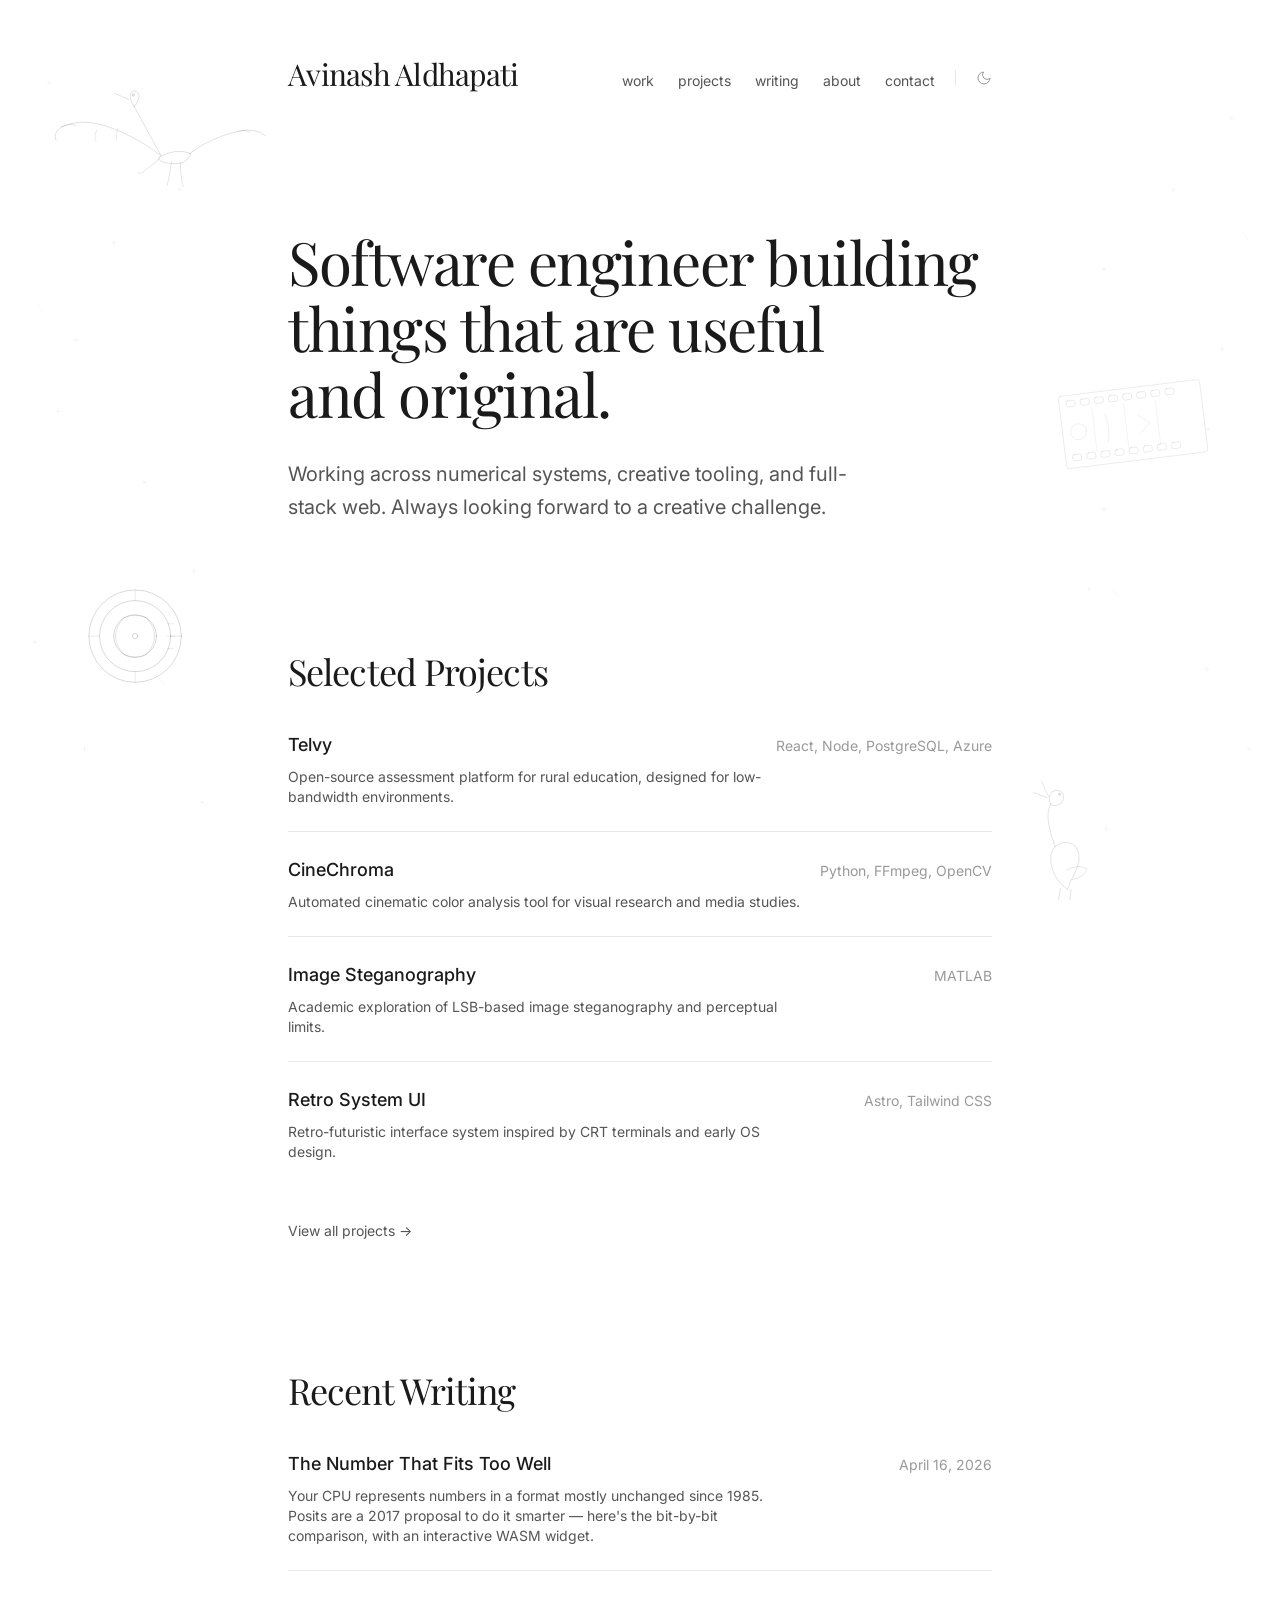
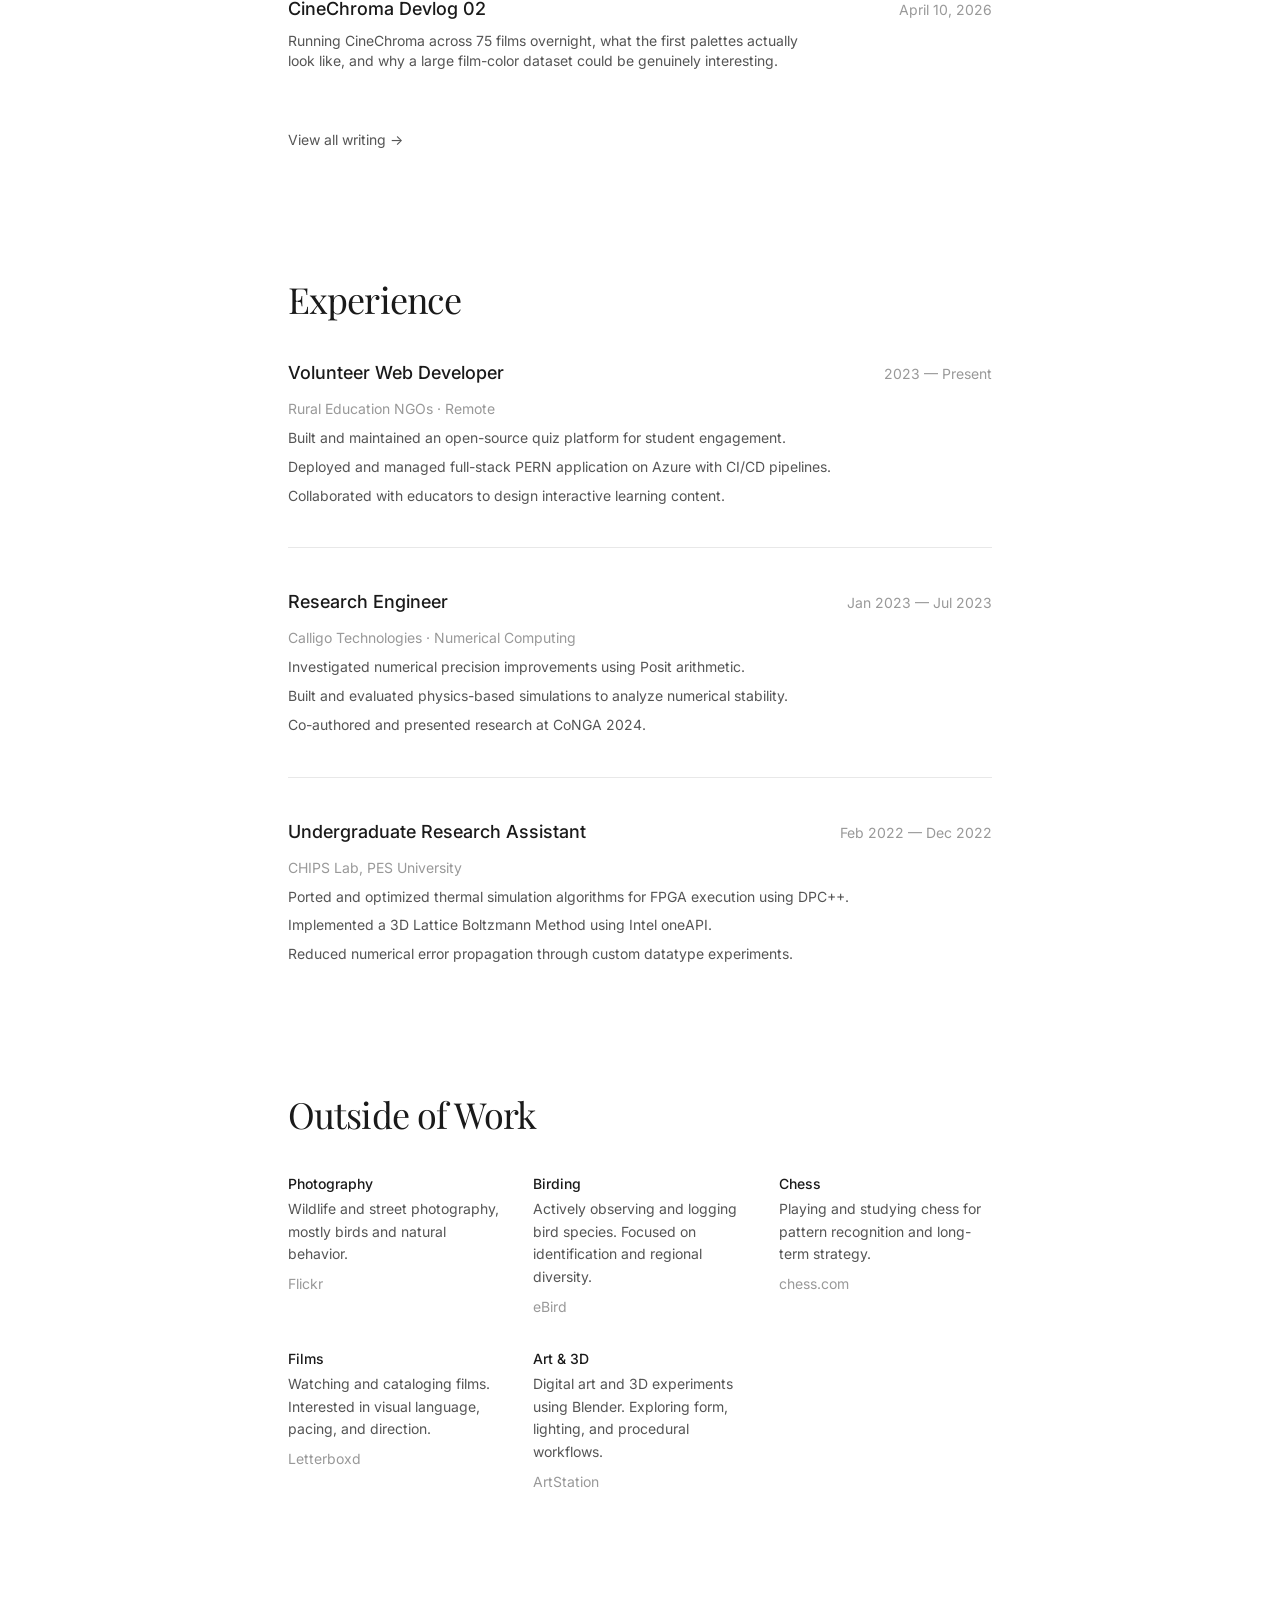
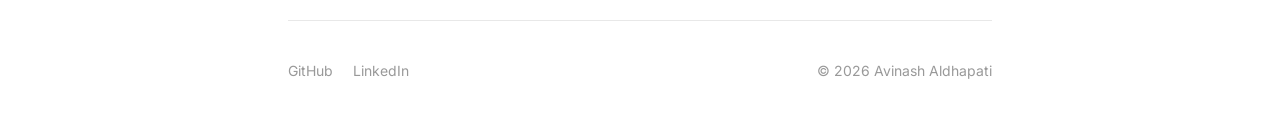
==== commit ece44aee: "deploy: portfolio v2 build from 9d0bc857" ====
--- a/index.html
+++ b/index.html
@@ -8,7 +8,9 @@
       function gtag(){dataLayer.push(arguments);}
       gtag('js', new Date());
       gtag('config', 'G-MCC0FWPRBG');
-    </script><link rel="stylesheet" href="/_astro/aboutme.CKHoXR44.css"></head> <body class="min-h-screen flex flex-col"> <!--
+    </script><style>:root{--ph-far: rgba(0,0,0,.05);--ph-mid-primary: rgba(0,0,0,.13);--ph-mid-secondary: rgba(0,0,0,.09);--ph-near-primary: rgba(0,0,0,.17);--ph-near-secondary: rgba(0,0,0,.12);--ph-near-circuit: rgba(0,0,0,.08)}html.dark{--ph-far: rgba(255,255,255,.09);--ph-mid-primary: rgba(255,255,255,.3);--ph-mid-secondary: rgba(255,255,255,.22);--ph-near-primary: rgba(255,255,255,.4);--ph-near-secondary: rgba(255,255,255,.3);--ph-near-circuit: rgba(255,255,255,.17)}#ph-bg{position:fixed;inset:0;pointer-events:none;z-index:0}.ph-layer{position:absolute;inset:0;width:100%;height:100%;display:block}@media(max-width:900px){#ph-bg{display:none}}
+</style>
+<link rel="stylesheet" href="/_astro/aboutme.B2PUlvni.css"></head> <body class="min-h-screen flex flex-col"> <!--
       The entire page lives inside a centered column.
       max-w-3xl (~48rem / 768px) keeps line lengths readable.
       Wider sections (like project grids) can break out with their own wrappers.
@@ -24,14 +26,40 @@
 about
 </a> </li> <li> <a href="/contact" class="link-underline transition-colors hover:text-text">
 contact
-</a> </li> </ul> <!-- Vertical separator + dark mode toggle --> <span class="hidden sm:block w-px h-4 bg-border"></span> <button id="theme-toggle" class="text-text-tertiary hover:text-text transition-colors cursor-pointer leading-none" aria-label="Toggle dark mode"> <svg id="theme-icon-sun" class="hidden w-4 h-4" viewBox="0 0 24 24" fill="none" stroke="currentColor" stroke-width="1.5" stroke-linecap="round" stroke-linejoin="round"> <circle cx="12" cy="12" r="5"></circle> <line x1="12" y1="1" x2="12" y2="3"></line> <line x1="12" y1="21" x2="12" y2="23"></line> <line x1="4.22" y1="4.22" x2="5.64" y2="5.64"></line> <line x1="18.36" y1="18.36" x2="19.78" y2="19.78"></line> <line x1="1" y1="12" x2="3" y2="12"></line> <line x1="21" y1="12" x2="23" y2="12"></line> <line x1="4.22" y1="19.78" x2="5.64" y2="18.36"></line> <line x1="18.36" y1="5.64" x2="19.78" y2="4.22"></line> </svg> <svg id="theme-icon-moon" class="hidden w-4 h-4" viewBox="0 0 24 24" fill="none" stroke="currentColor" stroke-width="1.5" stroke-linecap="round" stroke-linejoin="round"> <path d="M21 12.79A9 9 0 1 1 11.21 3 7 7 0 0 0 21 12.79z"></path> </svg> </button> </div> </nav> </header> <!-- Dark mode toggle script --> <script type="module">function o(){const e=document.documentElement.classList.contains("dark"),t=document.getElementById("theme-icon-sun"),n=document.getElementById("theme-icon-moon");t&&n&&(t.classList.toggle("hidden",!e),n.classList.toggle("hidden",e))}o();document.getElementById("theme-toggle")?.addEventListener("click",()=>{const e=document.documentElement.classList.toggle("dark");localStorage.setItem("theme",e?"dark":"light"),o()});</script> <main class="flex-grow py-16 md:py-24">   <section class="mb-24 md:mb-32"> <h1 class="font-serif text-4xl md:text-5xl lg:text-6xl leading-[1.1] tracking-tight mb-8">
+</a> </li> </ul> <!-- Vertical separator + dark mode toggle --> <span class="hidden sm:block w-px h-4 bg-border"></span> <button id="theme-toggle" class="text-text-tertiary hover:text-text transition-colors cursor-pointer leading-none" aria-label="Toggle dark mode"> <svg id="theme-icon-sun" class="hidden w-4 h-4" viewBox="0 0 24 24" fill="none" stroke="currentColor" stroke-width="1.5" stroke-linecap="round" stroke-linejoin="round"> <circle cx="12" cy="12" r="5"></circle> <line x1="12" y1="1" x2="12" y2="3"></line> <line x1="12" y1="21" x2="12" y2="23"></line> <line x1="4.22" y1="4.22" x2="5.64" y2="5.64"></line> <line x1="18.36" y1="18.36" x2="19.78" y2="19.78"></line> <line x1="1" y1="12" x2="3" y2="12"></line> <line x1="21" y1="12" x2="23" y2="12"></line> <line x1="4.22" y1="19.78" x2="5.64" y2="18.36"></line> <line x1="18.36" y1="5.64" x2="19.78" y2="4.22"></line> </svg> <svg id="theme-icon-moon" class="hidden w-4 h-4" viewBox="0 0 24 24" fill="none" stroke="currentColor" stroke-width="1.5" stroke-linecap="round" stroke-linejoin="round"> <path d="M21 12.79A9 9 0 1 1 11.21 3 7 7 0 0 0 21 12.79z"></path> </svg> </button> </div> </nav> </header> <!-- Dark mode toggle script --> <script type="module">function o(){const e=document.documentElement.classList.contains("dark"),t=document.getElementById("theme-icon-sun"),n=document.getElementById("theme-icon-moon");t&&n&&(t.classList.toggle("hidden",!e),n.classList.toggle("hidden",e))}o();document.getElementById("theme-toggle")?.addEventListener("click",()=>{const e=document.documentElement.classList.toggle("dark");localStorage.setItem("theme",e?"dark":"light"),o()});</script> <main class="flex-grow py-16 md:py-24">  <div id="ph-bg" aria-hidden="true"> <!-- far: ambient dots/marks scattered across full page height --> <svg id="ph-svg-far" class="ph-layer" viewBox="0 0 1440 900" preserveAspectRatio="none"> <g stroke="var(--ph-far)" fill="none" stroke-linecap="round"> <!-- LEFT margin – spread y 0 → 3600 --> <circle cx="58" cy="90" r="1.4"></circle> <circle cx="205" cy="210" r="1.2"></circle> <circle cx="88" cy="380" r="1.5"></circle> <circle cx="165" cy="540" r="1.2"></circle> <circle cx="42" cy="720" r="1.4"></circle> <circle cx="230" cy="900" r="1.3"></circle> <circle cx="72" cy="1100" r="1.2"></circle> <circle cx="192" cy="1280" r="1.5"></circle> <circle cx="52" cy="1460" r="1.2"></circle> <circle cx="152" cy="1640" r="1.3"></circle> <circle cx="88" cy="1820" r="1.4"></circle> <circle cx="220" cy="2000" r="1.2"></circle> <circle cx="60" cy="2200" r="1.5"></circle> <circle cx="172" cy="2380" r="1.2"></circle> <circle cx="44" cy="2560" r="1.4"></circle> <circle cx="208" cy="2740" r="1.3"></circle> <circle cx="78" cy="2920" r="1.2"></circle> <circle cx="155" cy="3100" r="1.5"></circle> <circle cx="50" cy="3280" r="1.2"></circle> <circle cx="195" cy="3450" r="1.3"></circle> <path d="M128 270  h6 M131 267  v6" stroke-width="0.85"></path> <path d="M65  460  h6 M68  457  v6" stroke-width="0.85"></path> <path d="M218 640  h6 M221 637  v6" stroke-width="0.85"></path> <path d="M95  840  h6 M98  837  v6" stroke-width="0.85"></path> <path d="M178 1020 h6 M181 1017 v6" stroke-width="0.85"></path> <path d="M55  1200 h6 M58  1197 v6" stroke-width="0.85"></path> <path d="M215 1420 h6 M218 1417 v6" stroke-width="0.85"></path> <path d="M82  1620 h6 M85  1617 v6" stroke-width="0.85"></path> <path d="M168 1800 h6 M171 1797 v6" stroke-width="0.85"></path> <path d="M48  2020 h6 M51  2017 v6" stroke-width="0.85"></path> <path d="M205 2220 h6 M208 2217 v6" stroke-width="0.85"></path> <path d="M72  2420 h6 M75  2417 v6" stroke-width="0.85"></path> <path d="M188 2620 h6 M191 2617 v6" stroke-width="0.85"></path> <path d="M58  2820 h6 M61  2817 v6" stroke-width="0.85"></path> <path d="M165 3020 h6 M168 3017 v6" stroke-width="0.85"></path> <path d="M92  3220 h6 M95  3217 v6" stroke-width="0.85"></path> <path d="M208 3420 h6 M211 3417 v6" stroke-width="0.85"></path> <path d="M45  340  l6 8" stroke-width="0.75"></path> <path d="M182 760  l6 8" stroke-width="0.75"></path> <path d="M68  1160 l6 8" stroke-width="0.75"></path> <path d="M210 1540 l6 8" stroke-width="0.75"></path> <path d="M55  1940 l6 8" stroke-width="0.75"></path> <path d="M175 2340 l6 8" stroke-width="0.75"></path> <path d="M62  2740 l6 8" stroke-width="0.75"></path> <path d="M190 3140 l6 8" stroke-width="0.75"></path> <!-- RIGHT margin – spread y 0 → 3600, offset so not mirroring left --> <circle cx="1388" cy="130" r="1.4"></circle> <circle cx="1245" cy="300" r="1.2"></circle> <circle cx="1362" cy="480" r="1.5"></circle> <circle cx="1228" cy="660" r="1.2"></circle> <circle cx="1408" cy="840" r="1.4"></circle> <circle cx="1258" cy="1020" r="1.3"></circle> <circle cx="1378" cy="1200" r="1.2"></circle> <circle cx="1232" cy="1380" r="1.5"></circle> <circle cx="1395" cy="1560" r="1.2"></circle> <circle cx="1305" cy="1740" r="1.3"></circle> <circle cx="1372" cy="1920" r="1.4"></circle> <circle cx="1248" cy="2100" r="1.2"></circle> <circle cx="1400" cy="2280" r="1.5"></circle> <circle cx="1268" cy="2460" r="1.2"></circle> <circle cx="1355" cy="2640" r="1.4"></circle> <circle cx="1238" cy="2820" r="1.3"></circle> <circle cx="1385" cy="3000" r="1.2"></circle> <circle cx="1295" cy="3180" r="1.5"></circle> <circle cx="1410" cy="3360" r="1.2"></circle> <circle cx="1252" cy="3510" r="1.3"></circle> <path d="M1320 210  h6 M1323 207  v6" stroke-width="0.85"></path> <path d="M1375 390  h6 M1378 387  v6" stroke-width="0.85"></path> <path d="M1242 570  h6 M1245 567  v6" stroke-width="0.85"></path> <path d="M1358 750  h6 M1361 747  v6" stroke-width="0.85"></path> <path d="M1245 930  h6 M1248 927  v6" stroke-width="0.85"></path> <path d="M1398 1110 h6 M1401 1107 v6" stroke-width="0.85"></path> <path d="M1262 1290 h6 M1265 1287 v6" stroke-width="0.85"></path> <path d="M1338 1470 h6 M1341 1467 v6" stroke-width="0.85"></path> <path d="M1252 1660 h6 M1255 1657 v6" stroke-width="0.85"></path> <path d="M1392 1860 h6 M1395 1857 v6" stroke-width="0.85"></path> <path d="M1268 2060 h6 M1271 2057 v6" stroke-width="0.85"></path> <path d="M1348 2260 h6 M1351 2257 v6" stroke-width="0.85"></path> <path d="M1235 2460 h6 M1238 2457 v6" stroke-width="0.85"></path> <path d="M1382 2660 h6 M1385 2657 v6" stroke-width="0.85"></path> <path d="M1258 2860 h6 M1261 2857 v6" stroke-width="0.85"></path> <path d="M1318 3060 h6 M1321 3057 v6" stroke-width="0.85"></path> <path d="M1398 3260 h6 M1401 3257 v6" stroke-width="0.85"></path> <path d="M1402 260  l6 8" stroke-width="0.75"></path> <path d="M1255 660  l6 8" stroke-width="0.75"></path> <path d="M1388 1060 l6 8" stroke-width="0.75"></path> <path d="M1242 1460 l6 8" stroke-width="0.75"></path> <path d="M1368 1860 l6 8" stroke-width="0.75"></path> <path d="M1248 2260 l6 8" stroke-width="0.75"></path> <path d="M1395 2660 l6 8" stroke-width="0.75"></path> <path d="M1265 3060 l6 8" stroke-width="0.75"></path> </g> </svg> <!-- mid: herons, film strip --> <svg id="ph-svg-mid" class="ph-layer" viewBox="0 0 1440 900" preserveAspectRatio="none"> <g fill="none" stroke-linecap="round" stroke-linejoin="round"> <!--
+          1. Heron in flight — top-left (Hero section)
+             Wingspan x≈72-308, y≈91-208
+        --> <g stroke="var(--ph-mid-primary)" stroke-width="1.05" transform="translate(-230, 40)"> <path d="M418,128 Q436,117 454,124 Q448,138 430,135 Q415,133 418,128"></path> <path d="M420,126 Q390,103 356,92  Q328,84  308,94  Q298,101 302,109"></path> <path d="M308,94  Q316,89  324,92"></path> <path d="M348,97  Q344,104 347,110" stroke-width="0.8"></path> <path d="M372,95  Q368,102 370,108" stroke-width="0.8"></path> <path d="M452,124 Q476,106 506,99  Q526,94  538,104"></path> <path d="M506,99  Q514,96  520,100" stroke-width="0.9"></path> <path d="M420,126 Q411,109 402,93  Q395,80  390,71"></path> <path d="M390,71  Q384,63  386,56  Q390,51  395,56  Q397,63  390,71"></path> <path d="M384,63  L368,56"></path> <circle cx="389" cy="58" r="2" fill="var(--ph-mid-primary)" stroke="none"></circle> <path d="M432,133 Q430,148 427,160" stroke-width="0.9"></path> <path d="M442,134 Q442,150 445,161" stroke-width="0.9"></path> <path d="M418,130 Q408,138 402,143 Q397,148 394,145" stroke-width="0.9"></path> </g> <!--
+          2. Film strip — top-right (Hero / Projects section boundary)
+             Centred around y≈420
+        --> <g stroke="var(--ph-mid-secondary)" stroke-width="0.95" transform="rotate(-7, 1300, 420) translate(-50, 330)"> <rect x="1248" y="95" width="160" height="82" rx="3"></rect> <rect x="1256" y="101" width="10" height="7" rx="2"></rect> <rect x="1272" y="101" width="10" height="7" rx="2"></rect> <rect x="1288" y="101" width="10" height="7" rx="2"></rect> <rect x="1304" y="101" width="10" height="7" rx="2"></rect> <rect x="1320" y="101" width="10" height="7" rx="2"></rect> <rect x="1336" y="101" width="10" height="7" rx="2"></rect> <rect x="1352" y="101" width="10" height="7" rx="2"></rect> <rect x="1368" y="101" width="10" height="7" rx="2"></rect> <rect x="1256" y="162" width="10" height="7" rx="2"></rect> <rect x="1272" y="162" width="10" height="7" rx="2"></rect> <rect x="1288" y="162" width="10" height="7" rx="2"></rect> <rect x="1304" y="162" width="10" height="7" rx="2"></rect> <rect x="1320" y="162" width="10" height="7" rx="2"></rect> <rect x="1336" y="162" width="10" height="7" rx="2"></rect> <rect x="1352" y="162" width="10" height="7" rx="2"></rect> <rect x="1368" y="162" width="10" height="7" rx="2"></rect> <line x1="1284" y1="112" x2="1284" y2="162" stroke-width="0.6"></line> <line x1="1320" y1="112" x2="1320" y2="162" stroke-width="0.6"></line> <line x1="1356" y1="112" x2="1356" y2="162" stroke-width="0.6"></line> <circle cx="1266" cy="137" r="9" stroke-width="0.7"></circle> <path d="M1298,121 Q1302,137 1298,153" stroke-width="0.7"></path> <path d="M1335,127 L1347,137 L1335,147" stroke-width="0.7"></path> </g> <!--
+          3. Perched heron on branch — right side, Projects section (~y 1000)
+        --> <g stroke="var(--ph-mid-primary)" stroke-width="1.0" transform="translate(-100, 570)"> <path d="M1262,450 Q1318,444 1418,436"></path> <path d="M1310,422 Q1298,414 1293,400 Q1287,381 1298,372 Q1311,365 1320,375 Q1327,387 1318,404 Q1312,415 1310,422"></path> <path d="M1296,374 Q1291,361 1289,349 Q1286,336 1291,326"></path> <path d="M1291,326 Q1287,318 1293,312 Q1301,308 1305,315 Q1307,324 1299,327 Q1293,329 1291,326"></path> <path d="M1287,319 L1272,313"></path> <circle cx="1301" cy="315" r="1.6" fill="var(--ph-mid-primary)" stroke="none"></circle> <path d="M1289,318 Q1283,308 1281,300" stroke-width="0.8"></path> <path d="M1309,400 Q1323,393 1332,399 Q1328,409 1315,411" stroke-width="0.8"></path> <path d="M1302,421 L1297,450 M1297,450 L1288,456 M1297,450 L1300,457"></path> <path d="M1314,422 L1311,449 M1311,449 L1303,455 M1311,449 L1316,455"></path> </g> <!--
+          4. Second heron in flight — left side, Experience section (~y 2200)
+             Mirrored by flipping scaleX
+        --> <g stroke="var(--ph-mid-primary)" stroke-width="1.0" transform="translate(760, 2200) scale(-1,1)"> <path d="M418,128 Q436,117 454,124 Q448,138 430,135 Q415,133 418,128"></path> <path d="M420,126 Q390,103 356,92  Q328,84  308,94  Q298,101 302,109"></path> <path d="M308,94  Q316,89  324,92"></path> <path d="M348,97  Q344,104 347,110" stroke-width="0.8"></path> <path d="M452,124 Q476,106 506,99  Q526,94  538,104"></path> <path d="M420,126 Q411,109 402,93  Q395,80  390,71"></path> <path d="M390,71  Q384,63  386,56  Q390,51  395,56  Q397,63  390,71"></path> <path d="M384,63  L368,56"></path> <circle cx="389" cy="58" r="2" fill="var(--ph-mid-primary)" stroke="none"></circle> <path d="M432,133 Q430,148 427,160" stroke-width="0.9"></path> <path d="M442,134 Q442,150 445,161" stroke-width="0.9"></path> </g> </g> </svg> <!-- near: lens, feather, book, pcb, waveform, binoculars, chess knight --> <svg id="ph-svg-near" class="ph-layer" viewBox="0 0 1440 900" preserveAspectRatio="none"> <g fill="none" stroke-linecap="round" stroke-linejoin="round"> <!--
+          1. Camera lens — left, Hero/Projects boundary (~y 700)
+        --> <g stroke="var(--ph-near-primary)" stroke-width="1.0" transform="translate(168, 700)"> <circle cx="0" cy="0" r="52"></circle> <circle cx="0" cy="0" r="40"></circle> <circle cx="0" cy="0" r="24"></circle> <path d="M-12,-21 Q 0,-26  12,-21" stroke-width="0.75"></path> <path d="M 12,-21 Q22,-11  22,  0" stroke-width="0.75"></path> <path d="M 22,  0 Q22, 11  12, 21" stroke-width="0.75"></path> <path d="M 12, 21 Q 0, 26 -12, 21" stroke-width="0.75"></path> <path d="M-12, 21 Q-22,11 -22,  0" stroke-width="0.75"></path> <path d="M-22,  0 Q-22,-11 -12,-21" stroke-width="0.75"></path> <line x1="-52" y1="0" x2="-40" y2="0" stroke-width="0.6"></line> <line x1=" 40" y1="0" x2=" 52" y2="0" stroke-width="0.6"></line> <line x1="0" y1="-52" x2="0" y2="-40" stroke-width="0.6"></line> <line x1="0" y1=" 40" x2="0" y2=" 52" stroke-width="0.6"></line> <path d="M36,-14 L43,-14 M36,0 L45,0 M36,14 L43,14" stroke-width="0.55"></path> <circle cx="0" cy="0" r="3" stroke-width="1.1"></circle> </g> <!--
+          2. Feather with barbs — right side, Writing section (~y 1450)
+        --> <g stroke="var(--ph-near-secondary)" stroke-width="0.85" transform="translate(1310, 1450) rotate(-20, 0, 90)"> <path d="M0,0 Q3,38 5,88 Q7,128 5,162"></path> <path d="M0.8,14  Q -9, 20 -20, 22"></path> <path d="M1.5,27  Q -11, 34 -24, 36"></path> <path d="M2.5,40  Q -13, 47 -27, 48"></path> <path d="M3.5,53  Q -14, 60 -28, 59"></path> <path d="M4,  66  Q -14, 72 -28, 70"></path> <path d="M5,  78  Q -13, 83 -26, 80"></path> <path d="M6,  90  Q -11, 94 -23, 91"></path> <path d="M6.5,102 Q  -9,105 -19,101"></path> <path d="M7,  114 Q  -6,116 -14,112"></path> <path d="M7,  126 Q  -3,127  -9,123"></path> <path d="M7,  138 Q  -1,138  -5,135"></path> <path d="M0.8,14  Q 10, 19  20, 20"></path> <path d="M1.5,27  Q 13, 33  23, 33"></path> <path d="M2.5,40  Q 15, 46  26, 45"></path> <path d="M3.5,53  Q 16, 59  28, 57"></path> <path d="M4,  66  Q 16, 70  27, 68"></path> <path d="M5,  78  Q 15, 81  25, 78"></path> <path d="M6,  90  Q 13, 92  21, 89"></path> <path d="M6.5,102 Q 10,103  17,100"></path> <path d="M7,  114 Q  8,114  13,111"></path> <path d="M5,157 Q3,165 2,174 Q1,180 2.5,184" stroke-width="0.65"></path> </g> <!--
+          3. PCB circuit trace + SMD component — right side, Experience (~y 2000)
+        --> <g stroke="var(--ph-near-circuit)" stroke-width="0.85" transform="translate(1140, 2000)"> <path d="M0,0 L0,32 L16,32 L16,52 L0,52 L0,84 L22,84 L22,64 L38,64 L38,94 L22,94 L22,116"></path> <circle cx="0" cy="0" r="4.5"></circle><circle cx="0" cy="0" r="2.2"></circle> <circle cx="16" cy="42" r="4"></circle> <circle cx="16" cy="42" r="2"></circle> <circle cx="38" cy="79" r="4.5"></circle><circle cx="38" cy="79" r="2.2"></circle> <circle cx="22" cy="116" r="4"></circle> <circle cx="22" cy="116" r="2"></circle> <rect x="-9" y="92" width="18" height="13" rx="1.5"></rect> <line x1="-9" y1="95.5" x2="-14" y2="95.5"></line> <line x1="-9" y1="98.5" x2="-14" y2="98.5"></line> <line x1="-9" y1="101.5" x2="-14" y2="101.5"></line> <line x1=" 9" y1="95.5" x2=" 14" y2="95.5"></line> <line x1=" 9" y1="98.5" x2=" 14" y2="98.5"></line> <line x1=" 9" y1="101.5" x2=" 14" y2="101.5"></line> </g> <!--
+          4. Signal / waveform trace — left side, Experience/Hobbies boundary (~y 2550)
+        --> <g stroke="var(--ph-near-circuit)" stroke-width="0.9"> <line x1="78" y1="2580" x2="318" y2="2580" stroke-width="0.4" stroke-dasharray="3 5"></line> <path d="M78,2580 L108,2580 L108,2558 L148,2558 L148,2602 L188,2602 L188,2558 L210,2558 L210,2580"></path> <path d="M210,2580 Q226,2545 242,2580 Q258,2615 274,2580 Q290,2545 306,2580"></path> <line x1="128" y1="2583" x2="128" y2="2588" stroke-width="0.6"></line> <line x1="168" y1="2583" x2="168" y2="2588" stroke-width="0.6"></line> <line x1="242" y1="2583" x2="242" y2="2588" stroke-width="0.6"></line> <line x1="274" y1="2583" x2="274" y2="2588" stroke-width="0.6"></line> </g> <!--
+          5. Binoculars — right side, Hobbies section (~y 2900)
+        --> <g stroke="var(--ph-near-primary)" stroke-width="0.9" transform="translate(1120, 2900)"> <rect x="0" y="5" width="34" height="46" rx="17"></rect> <circle cx="17" cy="42" r="14"></circle> <circle cx="17" cy="42" r="9"></circle> <rect x="52" y="5" width="34" height="46" rx="17"></rect> <circle cx="69" cy="42" r="14"></circle> <circle cx="69" cy="42" r="9"></circle> <path d="M34,17 Q43,11 52,17"></path> <ellipse cx="43" cy="14" rx="8" ry="5.5"></ellipse> <path d="M 0,7 Q17, 0 34, 7" stroke-width="0.7"></path> <path d="M52,7 Q69, 0 86, 7" stroke-width="0.7"></path> </g> <!--
+          6. Chess knight silhouette — left side, Hobbies section (~y 3100)
+             Simplified hand-drawn outline
+        --> <g stroke="var(--ph-near-primary)" stroke-width="0.9" transform="translate(95, 3100)"> <!-- base --> <path d="M-22,60 L22,60 Q24,54 20,50 L14,50 L14,42"></path> <!-- body outline --> <path d="M14,42 Q16,30 18,18 Q16,10 10,4 Q4,-2 -2,0 Q-8,4 -10,12 Q-8,20 -4,24 Q-10,30 -14,38 Q-16,44 -14,50 L-20,50 Q-24,54 -22,60"></path> <!-- head --> <path d="M-2,0 Q4,-6 12,-4 Q18,0 18,10"></path> <!-- ear/mane hints --> <path d="M10,4 Q14,-2 16,4" stroke-width="0.7"></path> <path d="M-8,8 Q-6,2  -2,6" stroke-width="0.7"></path> <!-- eye --> <circle cx="8" cy="6" r="1.6" fill="var(--ph-near-primary)" stroke="none"></circle> <!-- nostril --> <path d="M14,14 Q16,12 18,14" stroke-width="0.7"></path> </g> <!--
+          7. Open book — left side, Writing section (~y 1800)
+        --> <g stroke="var(--ph-near-secondary)" stroke-width="0.85" transform="translate(60, 1800) rotate(-5, 70, 40)"> <!-- spine --> <line x1="70" y1="5" x2="70" y2="72"></line> <!-- left page --> <path d="M70,5 Q40,8 20,15 L20,72 Q40,65 70,72"></path> <!-- right page --> <path d="M70,5 Q100,8 120,15 L120,72 Q100,65 70,72"></path> <!-- text lines left page --> <line x1="28" y1="26" x2="62" y2="24" stroke-width="0.55"></line> <line x1="28" y1="33" x2="62" y2="31" stroke-width="0.55"></line> <line x1="28" y1="40" x2="62" y2="38" stroke-width="0.55"></line> <line x1="28" y1="47" x2="55" y2="45" stroke-width="0.55"></line> <line x1="28" y1="54" x2="62" y2="52" stroke-width="0.55"></line> <line x1="28" y1="61" x2="50" y2="59" stroke-width="0.55"></line> <!-- text lines right page --> <line x1="78" y1="24" x2="112" y2="26" stroke-width="0.55"></line> <line x1="78" y1="31" x2="112" y2="33" stroke-width="0.55"></line> <line x1="78" y1="38" x2="112" y2="40" stroke-width="0.55"></line> <line x1="78" y1="45" x2="104" y2="47" stroke-width="0.55"></line> <line x1="78" y1="52" x2="112" y2="54" stroke-width="0.55"></line> <line x1="78" y1="59" x2="98" y2="61" stroke-width="0.55"></line> </g> </g> </svg> </div>  <script type="module">(function(){const u=document.getElementById("ph-svg-far"),w=document.getElementById("ph-svg-mid"),p=document.getElementById("ph-svg-near"),a={far:.88,mid:.78,near:.64},s={far:6,mid:18,near:32};let h=window.scrollY,l=0,m=0,o=window.innerWidth,d=window.innerHeight;const i=1440;function r(){const e=Math.round(i*d/o),t=h*(i/o),n=l/o-.5,c=m/d-.5;u?.setAttribute("viewBox",`${-n*s.far}  ${t*a.far+c*s.far}  ${i} ${e}`),w?.setAttribute("viewBox",`${-n*s.mid}  ${t*a.mid+c*s.mid}  ${i} ${e}`),p?.setAttribute("viewBox",`${-n*s.near} ${t*a.near+c*s.near} ${i} ${e}`)}window.addEventListener("scroll",()=>{h=window.scrollY,r()},{passive:!0}),window.addEventListener("resize",()=>{o=window.innerWidth,d=window.innerHeight,r()}),document.addEventListener("mousemove",e=>{l=e.clientX,m=e.clientY,r()}),r(),document.querySelectorAll("#ph-mid path, #ph-near path").forEach((e,t)=>{try{const n=e.getTotalLength();Object.assign(e.style,{strokeDasharray:n,strokeDashoffset:n}),setTimeout(()=>{Object.assign(e.style,{transition:`stroke-dashoffset ${.5+Math.random()*.6}s ease-out`,strokeDashoffset:"0"})},80+t*20)}catch{}}),document.querySelectorAll("#ph-mid circle,#ph-mid rect,#ph-mid line,#ph-near circle,#ph-near rect,#ph-near line,#ph-near ellipse").forEach((e,t)=>{e.style.opacity="0",setTimeout(()=>Object.assign(e.style,{transition:"opacity 0.5s",opacity:"1"}),300+t*25)})})();</script> <div class="relative z-10"> <!-- ═══════════ HERO ═══════════ --> <section class="mb-24 md:mb-32"> <h1 class="font-serif text-4xl md:text-5xl lg:text-6xl leading-[1.1] tracking-tight mb-8">
 Software engineer building<br class="hidden md:block">
 things that are useful<br class="hidden md:block">
 and original.
 </h1> <p class="text-text-secondary text-lg md:text-xl leading-relaxed max-w-xl">
 Working across numerical systems, creative tooling, and full-stack web.
       Always looking forward to a creative challenge.
-</p> </section>  <section class="mb-24 md:mb-32"> <h2 class="font-serif text-3xl md:text-4xl mb-10 tracking-tight">Selected Projects</h2> <!-- Each project is a clean row: title, description, tech, link --> <div class="divide-y divide-border"> <!-- Telvy --> <a href="/projects/telvy" class="group block py-6 first:pt-0"> <div class="flex flex-col md:flex-row md:items-baseline md:justify-between gap-1 md:gap-8"> <h3 class="text-lg font-medium group-hover:opacity-60 transition-opacity">Telvy</h3> <span class="text-sm text-text-tertiary">React, Node, PostgreSQL, Azure</span> </div> <p class="text-text-secondary text-sm mt-2 max-w-lg">
+</p> </section> <!-- ═══════════ SELECTED PROJECTS ═══════════ --> <section class="mb-24 md:mb-32"> <h2 class="font-serif text-3xl md:text-4xl mb-10 tracking-tight">Selected Projects</h2> <!-- Each project is a clean row: title, description, tech, link --> <div class="divide-y divide-border"> <!-- Telvy --> <a href="/projects/telvy" class="group block py-6 first:pt-0"> <div class="flex flex-col md:flex-row md:items-baseline md:justify-between gap-1 md:gap-8"> <h3 class="text-lg font-medium group-hover:opacity-60 transition-opacity">Telvy</h3> <span class="text-sm text-text-tertiary">React, Node, PostgreSQL, Azure</span> </div> <p class="text-text-secondary text-sm mt-2 max-w-lg">
 Open-source assessment platform for rural education, designed for low-bandwidth environments.
 </p> </a> <!-- CineChroma --> <a href="/projects/cinechroma" class="group block py-6"> <div class="flex flex-col md:flex-row md:items-baseline md:justify-between gap-1 md:gap-8"> <h3 class="text-lg font-medium group-hover:opacity-60 transition-opacity">CineChroma</h3> <span class="text-sm text-text-tertiary">Python, FFmpeg, OpenCV</span> </div> <p class="text-text-secondary text-sm mt-2 max-w-lg">
 Automated cinematic color analysis tool for visual research and media studies.
@@ -41,9 +69,9 @@
 Retro-futuristic interface system inspired by CRT terminals and early OS design.
 </p> </a> </div> <div class="mt-8"> <a href="/projects" class="text-sm link-underline text-text-secondary hover:text-text transition-colors">
 View all projects &rarr;
-</a> </div> </section>  <section class="mb-24 md:mb-32"> <h2 class="font-serif text-3xl md:text-4xl mb-10 tracking-tight">Recent Writing</h2> <div class="divide-y divide-border"> <a href="https://blog.avinashaldhapati.com/posit_number_format" target="_blank" rel="noopener noreferrer" class="group block py-6 first:pt-0"> <div class="flex flex-col sm:flex-row sm:items-baseline sm:justify-between gap-1 mb-2"> <h3 class="text-lg font-medium group-hover:opacity-60 transition-opacity">The Number That Fits Too Well</h3> <span class="text-sm text-text-tertiary">April 16, 2026</span> </div> <p class="text-text-secondary text-sm max-w-lg">Your CPU represents numbers in a format mostly unchanged since 1985. Posits are a 2017 proposal to do it smarter — here&#39;s the bit-by-bit comparison, with an interactive WASM widget.</p> </a><a href="https://blog.avinashaldhapati.com/cinechroma_devlog_02" target="_blank" rel="noopener noreferrer" class="group block py-6 first:pt-0"> <div class="flex flex-col sm:flex-row sm:items-baseline sm:justify-between gap-1 mb-2"> <h3 class="text-lg font-medium group-hover:opacity-60 transition-opacity">CineChroma Devlog 02</h3> <span class="text-sm text-text-tertiary">April 10, 2026</span> </div> <p class="text-text-secondary text-sm max-w-lg">Running CineChroma across 75 films overnight, what the first palettes actually look like, and why a large film-color dataset could be genuinely interesting.</p> </a> </div> <div class="mt-8"> <a href="/blogs" class="text-sm link-underline text-text-secondary hover:text-text transition-colors">
+</a> </div> </section> <!-- ═══════════ RECENT WRITING ═══════════ --> <section class="mb-24 md:mb-32"> <h2 class="font-serif text-3xl md:text-4xl mb-10 tracking-tight">Recent Writing</h2> <div class="divide-y divide-border"> <a href="https://blog.avinashaldhapati.com/posit_number_format" target="_blank" rel="noopener noreferrer" class="group block py-6 first:pt-0"> <div class="flex flex-col sm:flex-row sm:items-baseline sm:justify-between gap-1 mb-2"> <h3 class="text-lg font-medium group-hover:opacity-60 transition-opacity">The Number That Fits Too Well</h3> <span class="text-sm text-text-tertiary">April 16, 2026</span> </div> <p class="text-text-secondary text-sm max-w-lg">Your CPU represents numbers in a format mostly unchanged since 1985. Posits are a 2017 proposal to do it smarter — here&#39;s the bit-by-bit comparison, with an interactive WASM widget.</p> </a><a href="https://blog.avinashaldhapati.com/cinechroma_devlog_02" target="_blank" rel="noopener noreferrer" class="group block py-6 first:pt-0"> <div class="flex flex-col sm:flex-row sm:items-baseline sm:justify-between gap-1 mb-2"> <h3 class="text-lg font-medium group-hover:opacity-60 transition-opacity">CineChroma Devlog 02</h3> <span class="text-sm text-text-tertiary">April 10, 2026</span> </div> <p class="text-text-secondary text-sm max-w-lg">Running CineChroma across 75 films overnight, what the first palettes actually look like, and why a large film-color dataset could be genuinely interesting.</p> </a> </div> <div class="mt-8"> <a href="/blogs" class="text-sm link-underline text-text-secondary hover:text-text transition-colors">
 View all writing &rarr;
-</a> </div> </section>  <section class="mb-24 md:mb-32"> <h2 class="font-serif text-3xl md:text-4xl mb-10 tracking-tight">Experience</h2> <div class="space-y-10"> <!-- Volunteer Web Developer --> <div> <div class="flex flex-col sm:flex-row sm:items-baseline sm:justify-between gap-1 mb-3"> <h3 class="text-lg font-medium">Volunteer Web Developer</h3> <span class="text-sm text-text-tertiary">2023 — Present</span> </div> <p class="text-sm text-text-tertiary mb-2">Rural Education NGOs &middot; Remote</p> <ul class="text-text-secondary text-sm space-y-1.5 leading-relaxed"> <li>Built and maintained an open-source quiz platform for student engagement.</li> <li>Deployed and managed full-stack PERN application on Azure with CI/CD pipelines.</li> <li>Collaborated with educators to design interactive learning content.</li> </ul> </div> <div class="hairline"></div> <!-- Research Engineer --> <div> <div class="flex flex-col sm:flex-row sm:items-baseline sm:justify-between gap-1 mb-3"> <h3 class="text-lg font-medium">Research Engineer</h3> <span class="text-sm text-text-tertiary">Jan 2023 — Jul 2023</span> </div> <p class="text-sm text-text-tertiary mb-2">Calligo Technologies &middot; Numerical Computing</p> <ul class="text-text-secondary text-sm space-y-1.5 leading-relaxed"> <li>Investigated numerical precision improvements using Posit arithmetic.</li> <li>Built and evaluated physics-based simulations to analyze numerical stability.</li> <li>Co-authored and presented research at CoNGA 2024.</li> </ul> </div> <div class="hairline"></div> <!-- Undergrad Research --> <div> <div class="flex flex-col sm:flex-row sm:items-baseline sm:justify-between gap-1 mb-3"> <h3 class="text-lg font-medium">Undergraduate Research Assistant</h3> <span class="text-sm text-text-tertiary">Feb 2022 — Dec 2022</span> </div> <p class="text-sm text-text-tertiary mb-2">CHIPS Lab, PES University</p> <ul class="text-text-secondary text-sm space-y-1.5 leading-relaxed"> <li>Ported and optimized thermal simulation algorithms for FPGA execution using DPC++.</li> <li>Implemented a 3D Lattice Boltzmann Method using Intel oneAPI.</li> <li>Reduced numerical error propagation through custom datatype experiments.</li> </ul> </div> </div> </section>  <section class="mb-8"> <h2 class="font-serif text-3xl md:text-4xl mb-10 tracking-tight">Outside of Work</h2> <div class="grid grid-cols-1 sm:grid-cols-2 md:grid-cols-3 gap-x-8 gap-y-8 text-sm"> <div> <h3 class="font-medium mb-1">Photography</h3> <p class="text-text-secondary leading-relaxed mb-2">
+</a> </div> </section> <!-- ═══════════ EXPERIENCE TIMELINE ═══════════ --> <section class="mb-24 md:mb-32"> <h2 class="font-serif text-3xl md:text-4xl mb-10 tracking-tight">Experience</h2> <div class="space-y-10"> <!-- Volunteer Web Developer --> <div> <div class="flex flex-col sm:flex-row sm:items-baseline sm:justify-between gap-1 mb-3"> <h3 class="text-lg font-medium">Volunteer Web Developer</h3> <span class="text-sm text-text-tertiary">2023 — Present</span> </div> <p class="text-sm text-text-tertiary mb-2">Rural Education NGOs &middot; Remote</p> <ul class="text-text-secondary text-sm space-y-1.5 leading-relaxed"> <li>Built and maintained an open-source quiz platform for student engagement.</li> <li>Deployed and managed full-stack PERN application on Azure with CI/CD pipelines.</li> <li>Collaborated with educators to design interactive learning content.</li> </ul> </div> <div class="hairline"></div> <!-- Research Engineer --> <div> <div class="flex flex-col sm:flex-row sm:items-baseline sm:justify-between gap-1 mb-3"> <h3 class="text-lg font-medium">Research Engineer</h3> <span class="text-sm text-text-tertiary">Jan 2023 — Jul 2023</span> </div> <p class="text-sm text-text-tertiary mb-2">Calligo Technologies &middot; Numerical Computing</p> <ul class="text-text-secondary text-sm space-y-1.5 leading-relaxed"> <li>Investigated numerical precision improvements using Posit arithmetic.</li> <li>Built and evaluated physics-based simulations to analyze numerical stability.</li> <li>Co-authored and presented research at CoNGA 2024.</li> </ul> </div> <div class="hairline"></div> <!-- Undergrad Research --> <div> <div class="flex flex-col sm:flex-row sm:items-baseline sm:justify-between gap-1 mb-3"> <h3 class="text-lg font-medium">Undergraduate Research Assistant</h3> <span class="text-sm text-text-tertiary">Feb 2022 — Dec 2022</span> </div> <p class="text-sm text-text-tertiary mb-2">CHIPS Lab, PES University</p> <ul class="text-text-secondary text-sm space-y-1.5 leading-relaxed"> <li>Ported and optimized thermal simulation algorithms for FPGA execution using DPC++.</li> <li>Implemented a 3D Lattice Boltzmann Method using Intel oneAPI.</li> <li>Reduced numerical error propagation through custom datatype experiments.</li> </ul> </div> </div> </section> <!-- ═══════════ HOBBIES ═══════════ --> <section class="mb-8"> <h2 class="font-serif text-3xl md:text-4xl mb-10 tracking-tight">Outside of Work</h2> <div class="grid grid-cols-1 sm:grid-cols-2 md:grid-cols-3 gap-x-8 gap-y-8 text-sm"> <div> <h3 class="font-medium mb-1">Photography</h3> <p class="text-text-secondary leading-relaxed mb-2">
 Wildlife and street photography, mostly birds and natural behavior.
 </p> <a href="https://www.flickr.com/photos/203246655@N02/" target="_blank" rel="noopener noreferrer" class="text-text-tertiary hover:text-text transition-colors link-underline">Flickr</a> </div> <div> <h3 class="font-medium mb-1">Birding</h3> <p class="text-text-secondary leading-relaxed mb-2">
 Actively observing and logging bird species. Focused on identification and regional diversity.
@@ -53,7 +81,7 @@
 Watching and cataloging films. Interested in visual language, pacing, and direction.
 </p> <a href="https://letterboxd.com/deep0ctave/" target="_blank" rel="noopener noreferrer" class="text-text-tertiary hover:text-text transition-colors link-underline">Letterboxd</a> </div> <div> <h3 class="font-medium mb-1">Art & 3D</h3> <p class="text-text-secondary leading-relaxed mb-2">
 Digital art and 3D experiments using Blender. Exploring form, lighting, and procedural workflows.
-</p> <a href="https://www.artstation.com/deep0ctave" target="_blank" rel="noopener noreferrer" class="text-text-tertiary hover:text-text transition-colors link-underline">ArtStation</a> </div> </div> </section>  </main> <footer class="py-10 border-t border-border"> <div class="flex flex-col sm:flex-row justify-between items-start sm:items-center gap-4 text-sm text-text-tertiary"> <!-- Social links --> <div class="flex gap-5"> <a href="https://github.com/deep0ctave" target="_blank" rel="noopener noreferrer" class="hover:text-text transition-colors">
+</p> <a href="https://www.artstation.com/deep0ctave" target="_blank" rel="noopener noreferrer" class="text-text-tertiary hover:text-text transition-colors link-underline">ArtStation</a> </div> </div> </section> </div>  </main> <footer class="py-10 border-t border-border"> <div class="flex flex-col sm:flex-row justify-between items-start sm:items-center gap-4 text-sm text-text-tertiary"> <!-- Social links --> <div class="flex gap-5"> <a href="https://github.com/deep0ctave" target="_blank" rel="noopener noreferrer" class="hover:text-text transition-colors">
 GitHub
 </a> <a href="https://www.linkedin.com/in/avinash-aldhapati/" target="_blank" rel="noopener noreferrer" class="hover:text-text transition-colors">
 LinkedIn
--- a/_astro/aboutme.B2PUlvni.css
+++ b/_astro/aboutme.B2PUlvni.css
@@ -0,0 +1 @@
+/*! tailwindcss v4.2.2 | MIT License | https://tailwindcss.com */@layer properties{@supports (((-webkit-hyphens:none)) and (not (margin-trim:inline))) or ((-moz-orient:inline) and (not (color:rgb(from red r g b)))){*,:before,:after,::backdrop{--tw-rotate-x:initial;--tw-rotate-y:initial;--tw-rotate-z:initial;--tw-skew-x:initial;--tw-skew-y:initial;--tw-space-y-reverse:0;--tw-divide-y-reverse:0;--tw-border-style:solid;--tw-leading:initial;--tw-font-weight:initial;--tw-tracking:initial;--tw-shadow:0 0 #0000;--tw-shadow-color:initial;--tw-shadow-alpha:100%;--tw-inset-shadow:0 0 #0000;--tw-inset-shadow-color:initial;--tw-inset-shadow-alpha:100%;--tw-ring-color:initial;--tw-ring-shadow:0 0 #0000;--tw-inset-ring-color:initial;--tw-inset-ring-shadow:0 0 #0000;--tw-ring-inset:initial;--tw-ring-offset-width:0px;--tw-ring-offset-color:#fff;--tw-ring-offset-shadow:0 0 #0000;--tw-outline-style:solid;--tw-ease:initial;--tw-content:""}}}@layer theme{:root,:host{--font-sans:"Inter", system-ui, -apple-system, sans-serif;--font-serif:"Playfair Display", "Georgia", serif;--font-mono:ui-monospace, SFMono-Regular, Menlo, Monaco, Consolas, "Liberation Mono", "Courier New", monospace;--color-red-300:oklch(80.8% .114 19.571);--color-red-600:oklch(57.7% .245 27.325);--color-amber-400:oklch(82.8% .189 84.429);--color-amber-600:oklch(66.6% .179 58.318);--color-emerald-400:oklch(76.5% .177 163.223);--color-emerald-600:oklch(59.6% .145 163.225);--color-blue-400:oklch(70.7% .165 254.624);--color-blue-500:oklch(62.3% .214 259.815);--color-rose-400:oklch(71.2% .194 13.428);--color-rose-500:oklch(64.5% .246 16.439);--spacing:.25rem;--container-lg:32rem;--container-xl:36rem;--container-2xl:42rem;--container-3xl:48rem;--text-xs:.75rem;--text-xs--line-height:calc(1 / .75);--text-sm:.875rem;--text-sm--line-height:calc(1.25 / .875);--text-base:1rem;--text-base--line-height: 1.5 ;--text-lg:1.125rem;--text-lg--line-height:calc(1.75 / 1.125);--text-xl:1.25rem;--text-xl--line-height:calc(1.75 / 1.25);--text-2xl:1.5rem;--text-2xl--line-height:calc(2 / 1.5);--text-3xl:1.875rem;--text-3xl--line-height: 1.2 ;--text-4xl:2.25rem;--text-4xl--line-height:calc(2.5 / 2.25);--text-5xl:3rem;--text-5xl--line-height:1;--text-6xl:3.75rem;--text-6xl--line-height:1;--font-weight-medium:500;--font-weight-semibold:600;--tracking-tight:-.025em;--tracking-wider:.05em;--tracking-widest:.1em;--leading-tight:1.25;--leading-relaxed:1.625;--radius-sm:.25rem;--radius-lg:.5rem;--ease-out:cubic-bezier(0, 0, .2, 1);--default-transition-duration:.15s;--default-transition-timing-function:cubic-bezier(.4, 0, .2, 1);--default-font-family:var(--font-sans);--default-mono-font-family:var(--font-mono);--color-bg:#fff;--color-bg-subtle:#fafaf8;--color-text:#1a1a1a;--color-text-secondary:#555;--color-text-tertiary:#999;--color-border:#e8e8e8;--color-border-light:#f0f0f0}}@layer base{*,:after,:before,::backdrop{box-sizing:border-box;border:0 solid;margin:0;padding:0}::file-selector-button{box-sizing:border-box;border:0 solid;margin:0;padding:0}html,:host{-webkit-text-size-adjust:100%;tab-size:4;line-height:1.5;font-family:var(--default-font-family,ui-sans-serif, system-ui, sans-serif, "Apple Color Emoji", "Segoe UI Emoji", "Segoe UI Symbol", "Noto Color Emoji");font-feature-settings:var(--default-font-feature-settings,normal);font-variation-settings:var(--default-font-variation-settings,normal);-webkit-tap-highlight-color:transparent}hr{height:0;color:inherit;border-top-width:1px}abbr:where([title]){-webkit-text-decoration:underline dotted;text-decoration:underline dotted}h1,h2,h3,h4,h5,h6{font-size:inherit;font-weight:inherit}a{color:inherit;-webkit-text-decoration:inherit;text-decoration:inherit}b,strong{font-weight:bolder}code,kbd,samp,pre{font-family:var(--default-mono-font-family,ui-monospace, SFMono-Regular, Menlo, Monaco, Consolas, "Liberation Mono", "Courier New", monospace);font-feature-settings:var(--default-mono-font-feature-settings,normal);font-variation-settings:var(--default-mono-font-variation-settings,normal);font-size:1em}small{font-size:80%}sub,sup{vertical-align:baseline;font-size:75%;line-height:0;position:relative}sub{bottom:-.25em}sup{top:-.5em}table{text-indent:0;border-color:inherit;border-collapse:collapse}:-moz-focusring{outline:auto}progress{vertical-align:baseline}summary{display:list-item}ol,ul,menu{list-style:none}img,svg,video,canvas,audio,iframe,embed,object{vertical-align:middle;display:block}img,video{max-width:100%;height:auto}button,input,select,optgroup,textarea{font:inherit;font-feature-settings:inherit;font-variation-settings:inherit;letter-spacing:inherit;color:inherit;opacity:1;background-color:#0000;border-radius:0}::file-selector-button{font:inherit;font-feature-settings:inherit;font-variation-settings:inherit;letter-spacing:inherit;color:inherit;opacity:1;background-color:#0000;border-radius:0}:where(select:is([multiple],[size])) optgroup{font-weight:bolder}:where(select:is([multiple],[size])) optgroup option{padding-inline-start:20px}::file-selector-button{margin-inline-end:4px}::placeholder{opacity:1}@supports (not ((-webkit-appearance:-apple-pay-button))) or (contain-intrinsic-size:1px){::placeholder{color:currentColor}@supports (color:color-mix(in lab,red,red)){::placeholder{color:color-mix(in oklab,currentcolor 50%,transparent)}}}textarea{resize:vertical}::-webkit-search-decoration{-webkit-appearance:none}::-webkit-date-and-time-value{min-height:1lh;text-align:inherit}::-webkit-datetime-edit{display:inline-flex}::-webkit-datetime-edit-fields-wrapper{padding:0}::-webkit-datetime-edit{padding-block:0}::-webkit-datetime-edit-year-field{padding-block:0}::-webkit-datetime-edit-month-field{padding-block:0}::-webkit-datetime-edit-day-field{padding-block:0}::-webkit-datetime-edit-hour-field{padding-block:0}::-webkit-datetime-edit-minute-field{padding-block:0}::-webkit-datetime-edit-second-field{padding-block:0}::-webkit-datetime-edit-millisecond-field{padding-block:0}::-webkit-datetime-edit-meridiem-field{padding-block:0}::-webkit-calendar-picker-indicator{line-height:1}:-moz-ui-invalid{box-shadow:none}button,input:where([type=button],[type=reset],[type=submit]){appearance:button}::file-selector-button{appearance:button}::-webkit-inner-spin-button{height:auto}::-webkit-outer-spin-button{height:auto}[hidden]:where(:not([hidden=until-found])){display:none!important}}@layer components;@layer utilities{.collapse{visibility:collapse}.visible{visibility:visible}.fixed{position:fixed}.relative{position:relative}.static{position:static}.end{inset-inline-end:var(--spacing)}.z-10{z-index:10}.container{width:100%}@media(min-width:40rem){.container{max-width:40rem}}@media(min-width:48rem){.container{max-width:48rem}}@media(min-width:64rem){.container{max-width:64rem}}@media(min-width:80rem){.container{max-width:80rem}}@media(min-width:96rem){.container{max-width:96rem}}.mx-2{margin-inline:calc(var(--spacing) * 2)}.mx-auto{margin-inline:auto}.my-6{margin-block:calc(var(--spacing) * 6)}.my-8{margin-block:calc(var(--spacing) * 8)}.mt-1{margin-top:calc(var(--spacing) * 1)}.mt-2{margin-top:calc(var(--spacing) * 2)}.mt-3{margin-top:calc(var(--spacing) * 3)}.mt-4{margin-top:calc(var(--spacing) * 4)}.mt-6{margin-top:calc(var(--spacing) * 6)}.mt-8{margin-top:calc(var(--spacing) * 8)}.mt-20{margin-top:calc(var(--spacing) * 20)}.mr-1{margin-right:calc(var(--spacing) * 1)}.mb-1{margin-bottom:calc(var(--spacing) * 1)}.mb-2{margin-bottom:calc(var(--spacing) * 2)}.mb-3{margin-bottom:calc(var(--spacing) * 3)}.mb-4{margin-bottom:calc(var(--spacing) * 4)}.mb-6{margin-bottom:calc(var(--spacing) * 6)}.mb-8{margin-bottom:calc(var(--spacing) * 8)}.mb-10{margin-bottom:calc(var(--spacing) * 10)}.mb-12{margin-bottom:calc(var(--spacing) * 12)}.mb-16{margin-bottom:calc(var(--spacing) * 16)}.mb-20{margin-bottom:calc(var(--spacing) * 20)}.mb-24{margin-bottom:calc(var(--spacing) * 24)}.block{display:block}.flex{display:flex}.grid{display:grid}.hidden{display:none}.inline-block{display:inline-block}.table{display:table}.h-2\.5{height:calc(var(--spacing) * 2.5)}.h-4{height:calc(var(--spacing) * 4)}.min-h-screen{min-height:100vh}.w-2\.5{width:calc(var(--spacing) * 2.5)}.w-4{width:calc(var(--spacing) * 4)}.w-full{width:100%}.w-px{width:1px}.max-w-2xl{max-width:var(--container-2xl)}.max-w-3xl{max-width:var(--container-3xl)}.max-w-lg{max-width:var(--container-lg)}.max-w-none{max-width:none}.max-w-xl{max-width:var(--container-xl)}.flex-1{flex:1}.flex-grow{flex-grow:1}.border-collapse{border-collapse:collapse}.transform{transform:var(--tw-rotate-x,) var(--tw-rotate-y,) var(--tw-rotate-z,) var(--tw-skew-x,) var(--tw-skew-y,)}.cursor-pointer{cursor:pointer}.resize{resize:both}.resize-none{resize:none}.list-inside{list-style-position:inside}.list-decimal{list-style-type:decimal}.list-disc{list-style-type:disc}.grid-cols-1{grid-template-columns:repeat(1,minmax(0,1fr))}.flex-col{flex-direction:column}.flex-wrap{flex-wrap:wrap}.items-baseline{align-items:baseline}.items-center{align-items:center}.items-start{align-items:flex-start}.justify-between{justify-content:space-between}.gap-1{gap:calc(var(--spacing) * 1)}.gap-2{gap:calc(var(--spacing) * 2)}.gap-3{gap:calc(var(--spacing) * 3)}.gap-4{gap:calc(var(--spacing) * 4)}.gap-5{gap:calc(var(--spacing) * 5)}.gap-6{gap:calc(var(--spacing) * 6)}.gap-10{gap:calc(var(--spacing) * 10)}.gap-12{gap:calc(var(--spacing) * 12)}:where(.space-y-0\.5>:not(:last-child)){--tw-space-y-reverse:0;margin-block-start:calc(calc(var(--spacing) * .5) * var(--tw-space-y-reverse));margin-block-end:calc(calc(var(--spacing) * .5) * calc(1 - var(--tw-space-y-reverse)))}:where(.space-y-1>:not(:last-child)){--tw-space-y-reverse:0;margin-block-start:calc(calc(var(--spacing) * 1) * var(--tw-space-y-reverse));margin-block-end:calc(calc(var(--spacing) * 1) * calc(1 - var(--tw-space-y-reverse)))}:where(.space-y-1\.5>:not(:last-child)){--tw-space-y-reverse:0;margin-block-start:calc(calc(var(--spacing) * 1.5) * var(--tw-space-y-reverse));margin-block-end:calc(calc(var(--spacing) * 1.5) * calc(1 - var(--tw-space-y-reverse)))}:where(.space-y-2>:not(:last-child)){--tw-space-y-reverse:0;margin-block-start:calc(calc(var(--spacing) * 2) * var(--tw-space-y-reverse));margin-block-end:calc(calc(var(--spacing) * 2) * calc(1 - var(--tw-space-y-reverse)))}:where(.space-y-3>:not(:last-child)){--tw-space-y-reverse:0;margin-block-start:calc(calc(var(--spacing) * 3) * var(--tw-space-y-reverse));margin-block-end:calc(calc(var(--spacing) * 3) * calc(1 - var(--tw-space-y-reverse)))}:where(.space-y-5>:not(:last-child)){--tw-space-y-reverse:0;margin-block-start:calc(calc(var(--spacing) * 5) * var(--tw-space-y-reverse));margin-block-end:calc(calc(var(--spacing) * 5) * calc(1 - var(--tw-space-y-reverse)))}:where(.space-y-6>:not(:last-child)){--tw-space-y-reverse:0;margin-block-start:calc(calc(var(--spacing) * 6) * var(--tw-space-y-reverse));margin-block-end:calc(calc(var(--spacing) * 6) * calc(1 - var(--tw-space-y-reverse)))}:where(.space-y-8>:not(:last-child)){--tw-space-y-reverse:0;margin-block-start:calc(calc(var(--spacing) * 8) * var(--tw-space-y-reverse));margin-block-end:calc(calc(var(--spacing) * 8) * calc(1 - var(--tw-space-y-reverse)))}:where(.space-y-10>:not(:last-child)){--tw-space-y-reverse:0;margin-block-start:calc(calc(var(--spacing) * 10) * var(--tw-space-y-reverse));margin-block-end:calc(calc(var(--spacing) * 10) * calc(1 - var(--tw-space-y-reverse)))}:where(.space-y-14>:not(:last-child)){--tw-space-y-reverse:0;margin-block-start:calc(calc(var(--spacing) * 14) * var(--tw-space-y-reverse));margin-block-end:calc(calc(var(--spacing) * 14) * calc(1 - var(--tw-space-y-reverse)))}:where(.space-y-16>:not(:last-child)){--tw-space-y-reverse:0;margin-block-start:calc(calc(var(--spacing) * 16) * var(--tw-space-y-reverse));margin-block-end:calc(calc(var(--spacing) * 16) * calc(1 - var(--tw-space-y-reverse)))}.gap-x-6{column-gap:calc(var(--spacing) * 6)}.gap-x-8{column-gap:calc(var(--spacing) * 8)}.gap-y-1{row-gap:calc(var(--spacing) * 1)}.gap-y-2{row-gap:calc(var(--spacing) * 2)}.gap-y-8{row-gap:calc(var(--spacing) * 8)}:where(.divide-y>:not(:last-child)){--tw-divide-y-reverse:0;border-bottom-style:var(--tw-border-style);border-top-style:var(--tw-border-style);border-top-width:calc(1px * var(--tw-divide-y-reverse));border-bottom-width:calc(1px * calc(1 - var(--tw-divide-y-reverse)))}:where(.divide-border>:not(:last-child)){border-color:var(--color-border)}.overflow-x-auto{overflow-x:auto}.scroll-smooth{scroll-behavior:smooth}.rounded{border-radius:.25rem}.rounded-full{border-radius:3.40282e38px}.rounded-lg{border-radius:var(--radius-lg)}.rounded-sm{border-radius:var(--radius-sm)}.border{border-style:var(--tw-border-style);border-width:1px}.border-0{border-style:var(--tw-border-style);border-width:0}.border-t{border-top-style:var(--tw-border-style);border-top-width:1px}.border-b{border-bottom-style:var(--tw-border-style);border-bottom-width:1px}.border-l-2{border-left-style:var(--tw-border-style);border-left-width:2px}.border-border{border-color:var(--color-border)}.border-border-light{border-color:var(--color-border-light)}.border-red-300{border-color:var(--color-red-300)}.border-text{border-color:var(--color-text)}.bg-amber-600{background-color:var(--color-amber-600)}.bg-bg{background-color:var(--color-bg)}.bg-bg-subtle{background-color:var(--color-bg-subtle)}.bg-blue-500{background-color:var(--color-blue-500)}.bg-border{background-color:var(--color-border)}.bg-emerald-600{background-color:var(--color-emerald-600)}.bg-rose-500{background-color:var(--color-rose-500)}.bg-text{background-color:var(--color-text)}.bg-transparent{background-color:#0000}.p-4{padding:calc(var(--spacing) * 4)}.p-5{padding:calc(var(--spacing) * 5)}.px-0{padding-inline:calc(var(--spacing) * 0)}.px-2{padding-inline:calc(var(--spacing) * 2)}.px-2\.5{padding-inline:calc(var(--spacing) * 2.5)}.px-3{padding-inline:calc(var(--spacing) * 3)}.px-6{padding-inline:calc(var(--spacing) * 6)}.py-0\.5{padding-block:calc(var(--spacing) * .5)}.py-1{padding-block:calc(var(--spacing) * 1)}.py-1\.5{padding-block:calc(var(--spacing) * 1.5)}.py-2{padding-block:calc(var(--spacing) * 2)}.py-3{padding-block:calc(var(--spacing) * 3)}.py-5{padding-block:calc(var(--spacing) * 5)}.py-6{padding-block:calc(var(--spacing) * 6)}.py-8{padding-block:calc(var(--spacing) * 8)}.py-10{padding-block:calc(var(--spacing) * 10)}.py-16{padding-block:calc(var(--spacing) * 16)}.pt-8{padding-top:calc(var(--spacing) * 8)}.pt-10{padding-top:calc(var(--spacing) * 10)}.pr-4{padding-right:calc(var(--spacing) * 4)}.pb-8{padding-bottom:calc(var(--spacing) * 8)}.pl-2{padding-left:calc(var(--spacing) * 2)}.pl-6{padding-left:calc(var(--spacing) * 6)}.text-left{text-align:left}.align-middle{vertical-align:middle}.font-mono{font-family:var(--font-mono)}.font-serif{font-family:var(--font-serif)}.text-2xl{font-size:var(--text-2xl);line-height:var(--tw-leading,var(--text-2xl--line-height))}.text-3xl{font-size:var(--text-3xl);line-height:var(--tw-leading,var(--text-3xl--line-height))}.text-4xl{font-size:var(--text-4xl);line-height:var(--tw-leading,var(--text-4xl--line-height))}.text-base{font-size:var(--text-base);line-height:var(--tw-leading,var(--text-base--line-height))}.text-lg{font-size:var(--text-lg);line-height:var(--tw-leading,var(--text-lg--line-height))}.text-sm{font-size:var(--text-sm);line-height:var(--tw-leading,var(--text-sm--line-height))}.text-xl{font-size:var(--text-xl);line-height:var(--tw-leading,var(--text-xl--line-height))}.text-xs{font-size:var(--text-xs);line-height:var(--tw-leading,var(--text-xs--line-height))}.leading-\[1\.1\]{--tw-leading:1.1;line-height:1.1}.leading-none{--tw-leading:1;line-height:1}.leading-relaxed{--tw-leading:var(--leading-relaxed);line-height:var(--leading-relaxed)}.leading-tight{--tw-leading:var(--leading-tight);line-height:var(--leading-tight)}.font-medium{--tw-font-weight:var(--font-weight-medium);font-weight:var(--font-weight-medium)}.font-semibold{--tw-font-weight:var(--font-weight-semibold);font-weight:var(--font-weight-semibold)}.tracking-tight{--tw-tracking:var(--tracking-tight);letter-spacing:var(--tracking-tight)}.tracking-wider{--tw-tracking:var(--tracking-wider);letter-spacing:var(--tracking-wider)}.tracking-widest{--tw-tracking:var(--tracking-widest);letter-spacing:var(--tracking-widest)}.whitespace-nowrap{white-space:nowrap}.text-amber-600{color:var(--color-amber-600)}.text-bg{color:var(--color-bg)}.text-blue-500{color:var(--color-blue-500)}.text-emerald-600{color:var(--color-emerald-600)}.text-red-600{color:var(--color-red-600)}.text-rose-500{color:var(--color-rose-500)}.text-text{color:var(--color-text)}.text-text-secondary{color:var(--color-text-secondary)}.text-text-tertiary{color:var(--color-text-tertiary)}.lowercase{text-transform:lowercase}.uppercase{text-transform:uppercase}.shadow{--tw-shadow:0 1px 3px 0 var(--tw-shadow-color,#0000001a), 0 1px 2px -1px var(--tw-shadow-color,#0000001a);box-shadow:var(--tw-inset-shadow),var(--tw-inset-ring-shadow),var(--tw-ring-offset-shadow),var(--tw-ring-shadow),var(--tw-shadow)}.outline{outline-style:var(--tw-outline-style);outline-width:1px}.transition{transition-property:color,background-color,border-color,outline-color,text-decoration-color,fill,stroke,--tw-gradient-from,--tw-gradient-via,--tw-gradient-to,opacity,box-shadow,transform,translate,scale,rotate,filter,-webkit-backdrop-filter,backdrop-filter,display,content-visibility,overlay,pointer-events;transition-timing-function:var(--tw-ease,var(--default-transition-timing-function));transition-duration:var(--tw-duration,var(--default-transition-duration))}.transition-colors{transition-property:color,background-color,border-color,outline-color,text-decoration-color,fill,stroke,--tw-gradient-from,--tw-gradient-via,--tw-gradient-to;transition-timing-function:var(--tw-ease,var(--default-transition-timing-function));transition-duration:var(--tw-duration,var(--default-transition-duration))}.transition-opacity{transition-property:opacity;transition-timing-function:var(--tw-ease,var(--default-transition-timing-function));transition-duration:var(--tw-duration,var(--default-transition-duration))}.ease-out{--tw-ease:var(--ease-out);transition-timing-function:var(--ease-out)}@media(hover:hover){.group-hover\:opacity-60:is(:where(.group):hover *){opacity:.6}}.placeholder\:text-text-tertiary\/50::placeholder{color:#99999980}@supports (color:color-mix(in lab,red,red)){.placeholder\:text-text-tertiary\/50::placeholder{color:color-mix(in oklab,var(--color-text-tertiary) 50%,transparent)}}.after\:w-full:after{content:var(--tw-content);width:100%}.first\:pt-0:first-child{padding-top:calc(var(--spacing) * 0)}@media(hover:hover){.hover\:border-text-tertiary:hover{border-color:var(--color-text-tertiary)}.hover\:text-text:hover{color:var(--color-text)}.hover\:opacity-60:hover{opacity:.6}.hover\:opacity-70:hover{opacity:.7}.hover\:opacity-80:hover{opacity:.8}}.focus\:border-text:focus{border-color:var(--color-text)}.focus\:border-text-tertiary:focus{border-color:var(--color-text-tertiary)}.focus\:ring-0:focus{--tw-ring-shadow:var(--tw-ring-inset,) 0 0 0 calc(0px + var(--tw-ring-offset-width)) var(--tw-ring-color,currentcolor);box-shadow:var(--tw-inset-shadow),var(--tw-inset-ring-shadow),var(--tw-ring-offset-shadow),var(--tw-ring-shadow),var(--tw-shadow)}.focus\:outline-none:focus{--tw-outline-style:none;outline-style:none}@media(min-width:40rem){.sm\:block{display:block}.sm\:grid-cols-2{grid-template-columns:repeat(2,minmax(0,1fr))}.sm\:grid-cols-3{grid-template-columns:repeat(3,minmax(0,1fr))}.sm\:flex-row{flex-direction:row}.sm\:items-baseline{align-items:baseline}.sm\:items-center{align-items:center}.sm\:justify-between{justify-content:space-between}}@media(min-width:48rem){.md\:mb-32{margin-bottom:calc(var(--spacing) * 32)}.md\:block{display:block}.md\:grid-cols-2{grid-template-columns:repeat(2,minmax(0,1fr))}.md\:grid-cols-3{grid-template-columns:repeat(3,minmax(0,1fr))}.md\:flex-row{flex-direction:row}.md\:items-baseline{align-items:baseline}.md\:justify-between{justify-content:space-between}.md\:gap-8{gap:calc(var(--spacing) * 8)}.md\:px-8{padding-inline:calc(var(--spacing) * 8)}.md\:py-24{padding-block:calc(var(--spacing) * 24)}.md\:pt-14{padding-top:calc(var(--spacing) * 14)}.md\:pb-10{padding-bottom:calc(var(--spacing) * 10)}.md\:text-2xl{font-size:var(--text-2xl);line-height:var(--tw-leading,var(--text-2xl--line-height))}.md\:text-3xl{font-size:var(--text-3xl);line-height:var(--tw-leading,var(--text-3xl--line-height))}.md\:text-4xl{font-size:var(--text-4xl);line-height:var(--tw-leading,var(--text-4xl--line-height))}.md\:text-5xl{font-size:var(--text-5xl);line-height:var(--tw-leading,var(--text-5xl--line-height))}.md\:text-xl{font-size:var(--text-xl);line-height:var(--tw-leading,var(--text-xl--line-height))}}@media(min-width:64rem){.lg\:text-6xl{font-size:var(--text-6xl);line-height:var(--tw-leading,var(--text-6xl--line-height))}}.dark\:bg-amber-400:where(.dark,.dark *){background-color:var(--color-amber-400)}.dark\:bg-blue-400:where(.dark,.dark *){background-color:var(--color-blue-400)}.dark\:bg-emerald-400:where(.dark,.dark *){background-color:var(--color-emerald-400)}.dark\:bg-rose-400:where(.dark,.dark *){background-color:var(--color-rose-400)}.dark\:text-amber-400:where(.dark,.dark *){color:var(--color-amber-400)}.dark\:text-blue-400:where(.dark,.dark *){color:var(--color-blue-400)}.dark\:text-emerald-400:where(.dark,.dark *){color:var(--color-emerald-400)}.dark\:text-rose-400:where(.dark,.dark *){color:var(--color-rose-400)}}.dark{--color-bg:#0f0f0f;--color-bg-subtle:#161616;--color-text:#e8e8e8;--color-text-secondary:#a0a0a0;--color-text-tertiary:#666;--color-border:#2a2a2a;--color-border-light:#1e1e1e;--color-accent:#e8e8e8}html{scroll-behavior:smooth;-webkit-font-smoothing:antialiased;-moz-osx-font-smoothing:grayscale}body{font-family:var(--font-sans);color:var(--color-text);background-color:var(--color-bg);transition:background-color .3s,color .3s}::selection{background-color:var(--color-text);color:var(--color-bg)}::-webkit-scrollbar{width:6px}::-webkit-scrollbar-track{background:0 0}::-webkit-scrollbar-thumb{background:#ccc;border-radius:3px}.dark ::-webkit-scrollbar-thumb{background:#444}::-webkit-scrollbar-thumb:hover{background:#999}.dark ::-webkit-scrollbar-thumb:hover{background:#666}.link-underline{text-decoration:none;position:relative}.link-underline:after{content:"";background-color:var(--color-text);width:0;height:1px;transition:width .3s;position:absolute;bottom:-2px;left:0}.link-underline:hover:after{width:100%}.hairline{background-color:var(--color-border);height:1px}@property --tw-rotate-x{syntax:"*";inherits:false}@property --tw-rotate-y{syntax:"*";inherits:false}@property --tw-rotate-z{syntax:"*";inherits:false}@property --tw-skew-x{syntax:"*";inherits:false}@property --tw-skew-y{syntax:"*";inherits:false}@property --tw-space-y-reverse{syntax:"*";inherits:false;initial-value:0}@property --tw-divide-y-reverse{syntax:"*";inherits:false;initial-value:0}@property --tw-border-style{syntax:"*";inherits:false;initial-value:solid}@property --tw-leading{syntax:"*";inherits:false}@property --tw-font-weight{syntax:"*";inherits:false}@property --tw-tracking{syntax:"*";inherits:false}@property --tw-shadow{syntax:"*";inherits:false;initial-value:0 0 #0000}@property --tw-shadow-color{syntax:"*";inherits:false}@property --tw-shadow-alpha{syntax:"<percentage>";inherits:false;initial-value:100%}@property --tw-inset-shadow{syntax:"*";inherits:false;initial-value:0 0 #0000}@property --tw-inset-shadow-color{syntax:"*";inherits:false}@property --tw-inset-shadow-alpha{syntax:"<percentage>";inherits:false;initial-value:100%}@property --tw-ring-color{syntax:"*";inherits:false}@property --tw-ring-shadow{syntax:"*";inherits:false;initial-value:0 0 #0000}@property --tw-inset-ring-color{syntax:"*";inherits:false}@property --tw-inset-ring-shadow{syntax:"*";inherits:false;initial-value:0 0 #0000}@property --tw-ring-inset{syntax:"*";inherits:false}@property --tw-ring-offset-width{syntax:"<length>";inherits:false;initial-value:0}@property --tw-ring-offset-color{syntax:"*";inherits:false;initial-value:#fff}@property --tw-ring-offset-shadow{syntax:"*";inherits:false;initial-value:0 0 #0000}@property --tw-outline-style{syntax:"*";inherits:false;initial-value:solid}@property --tw-ease{syntax:"*";inherits:false}@property --tw-content{syntax:"*";inherits:false;initial-value:""}
